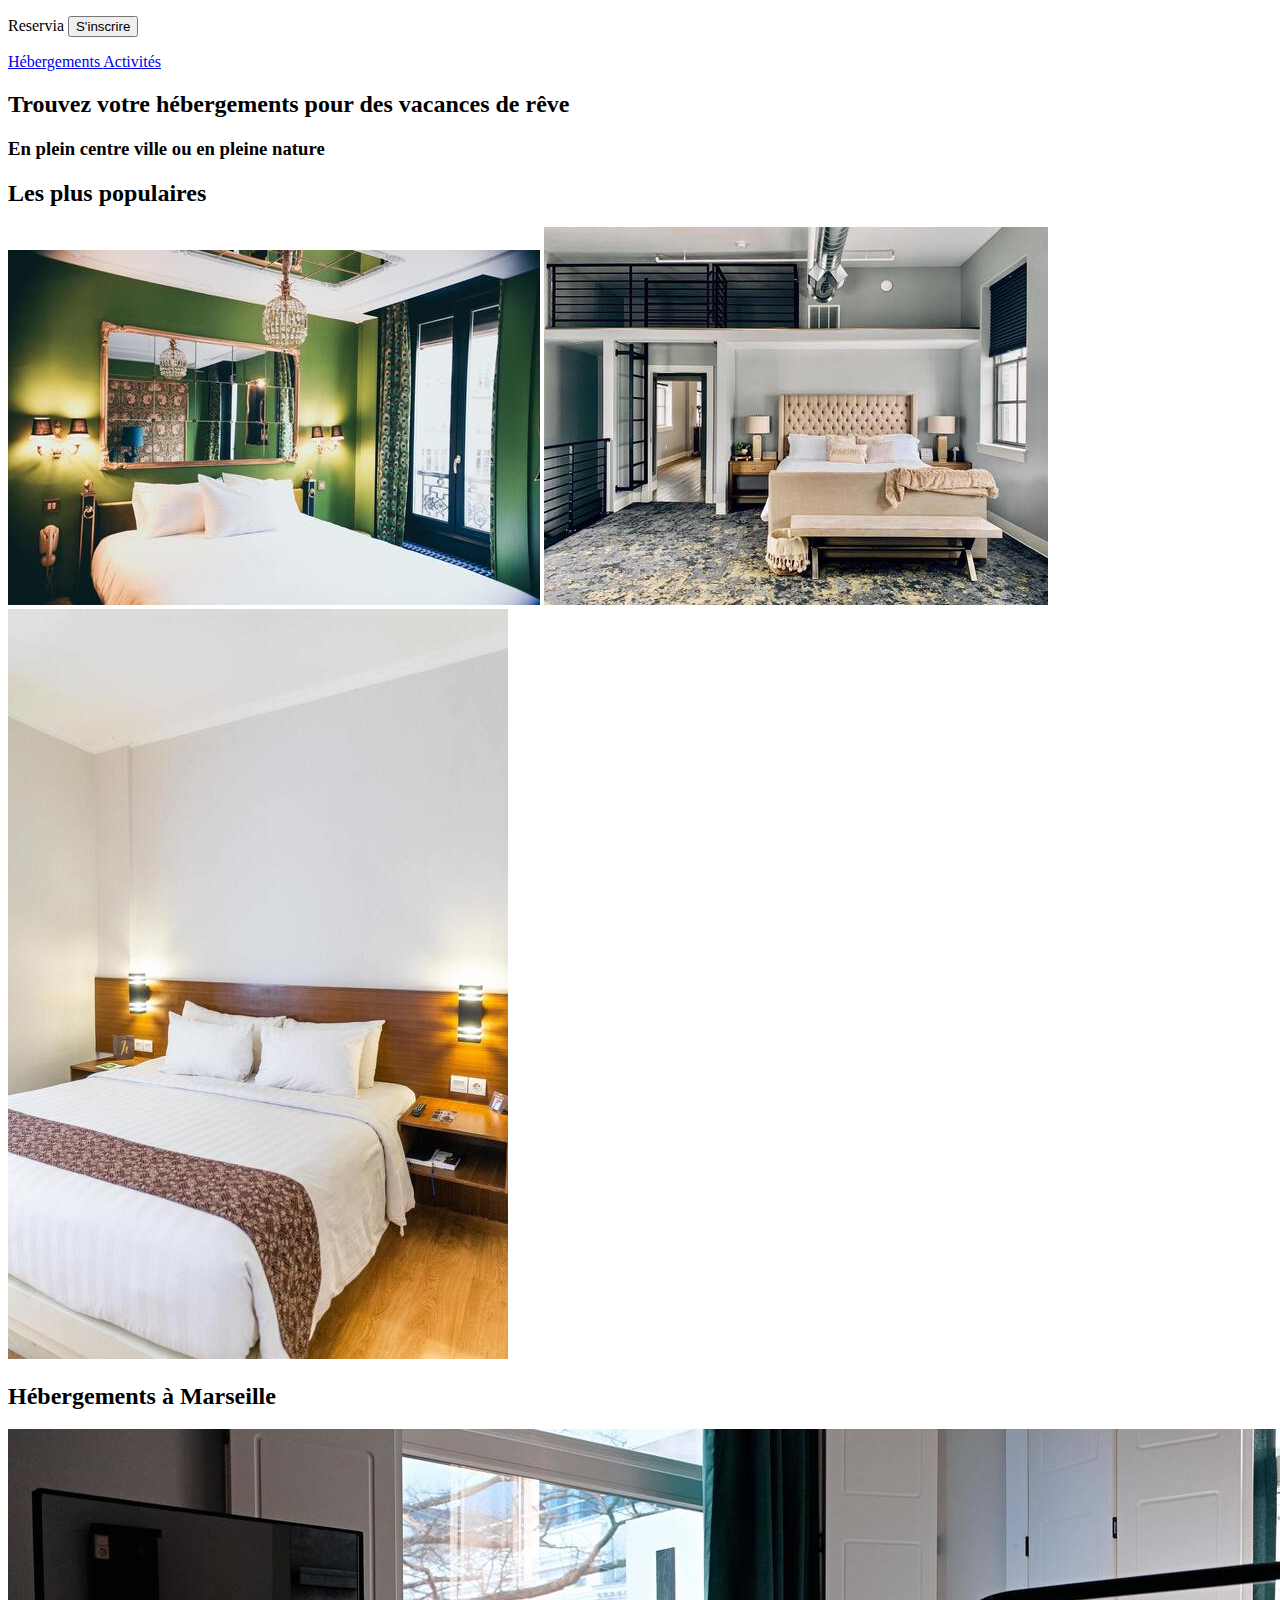
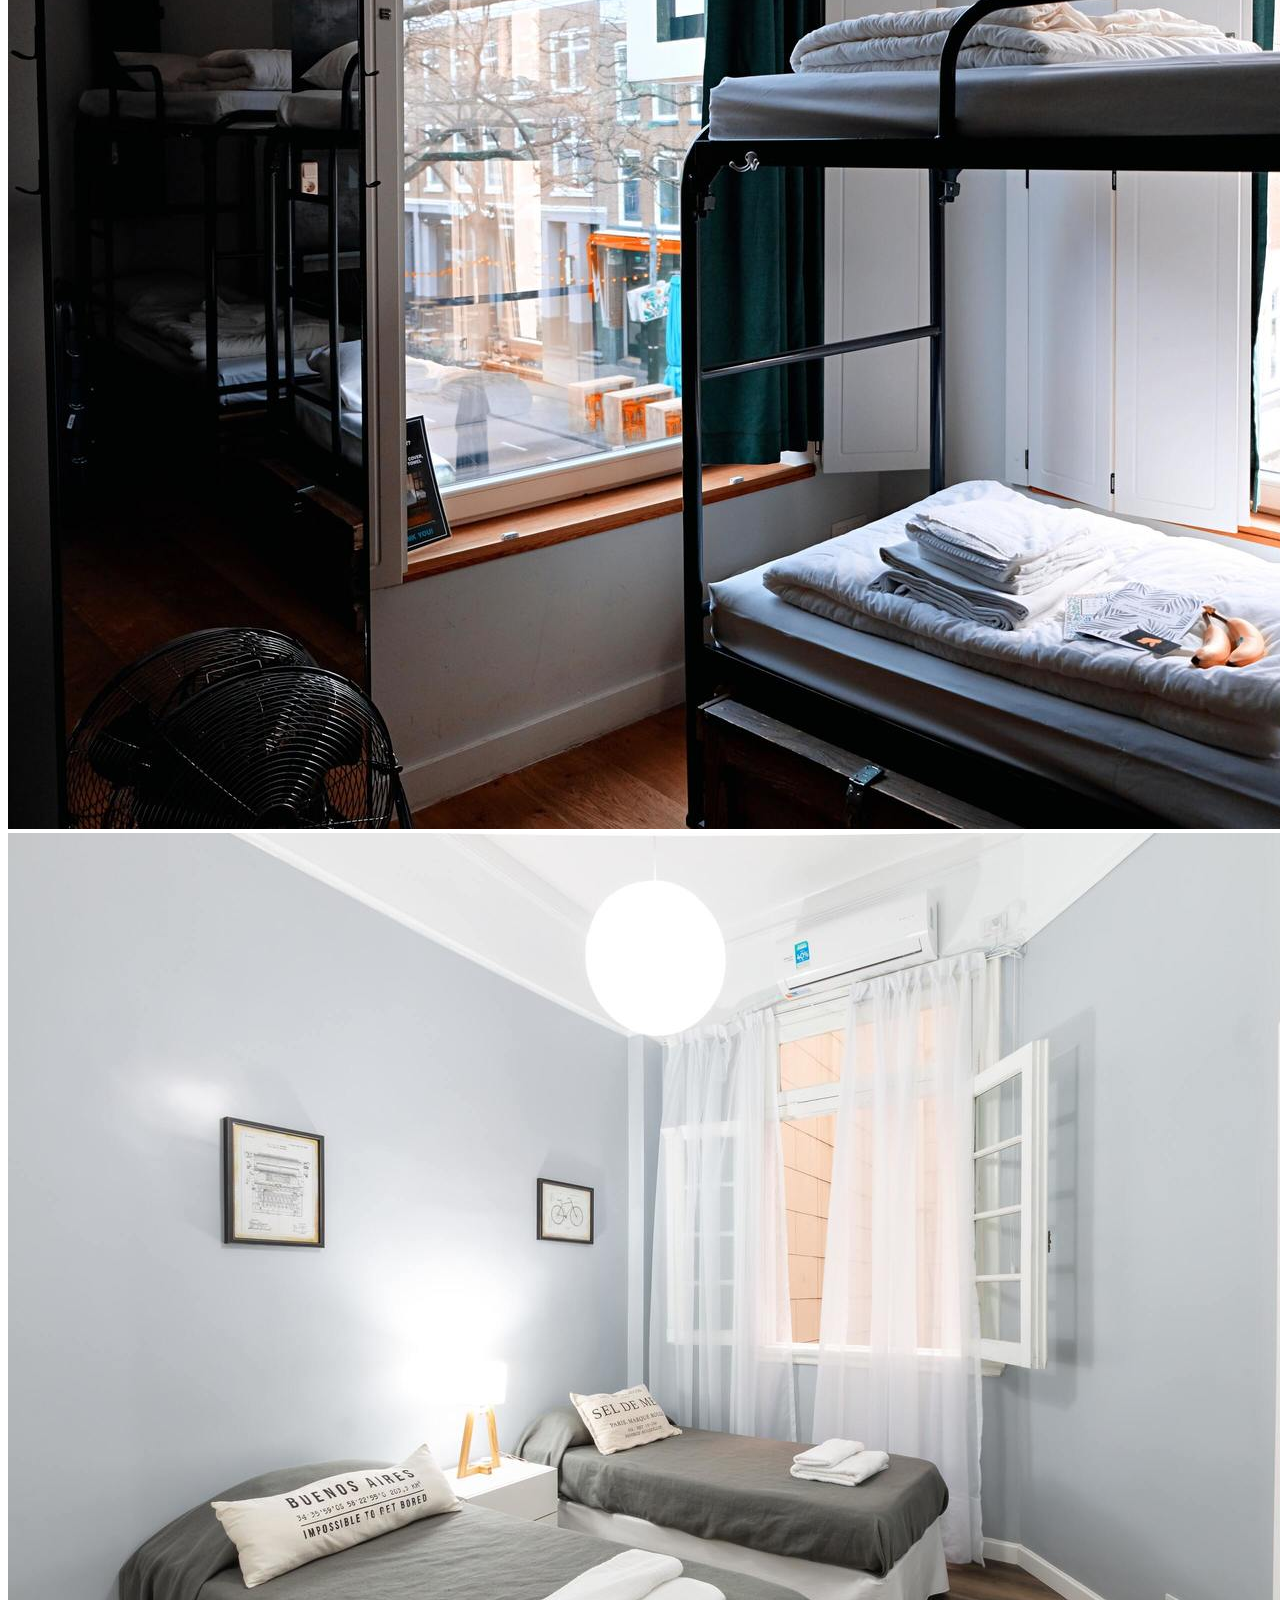
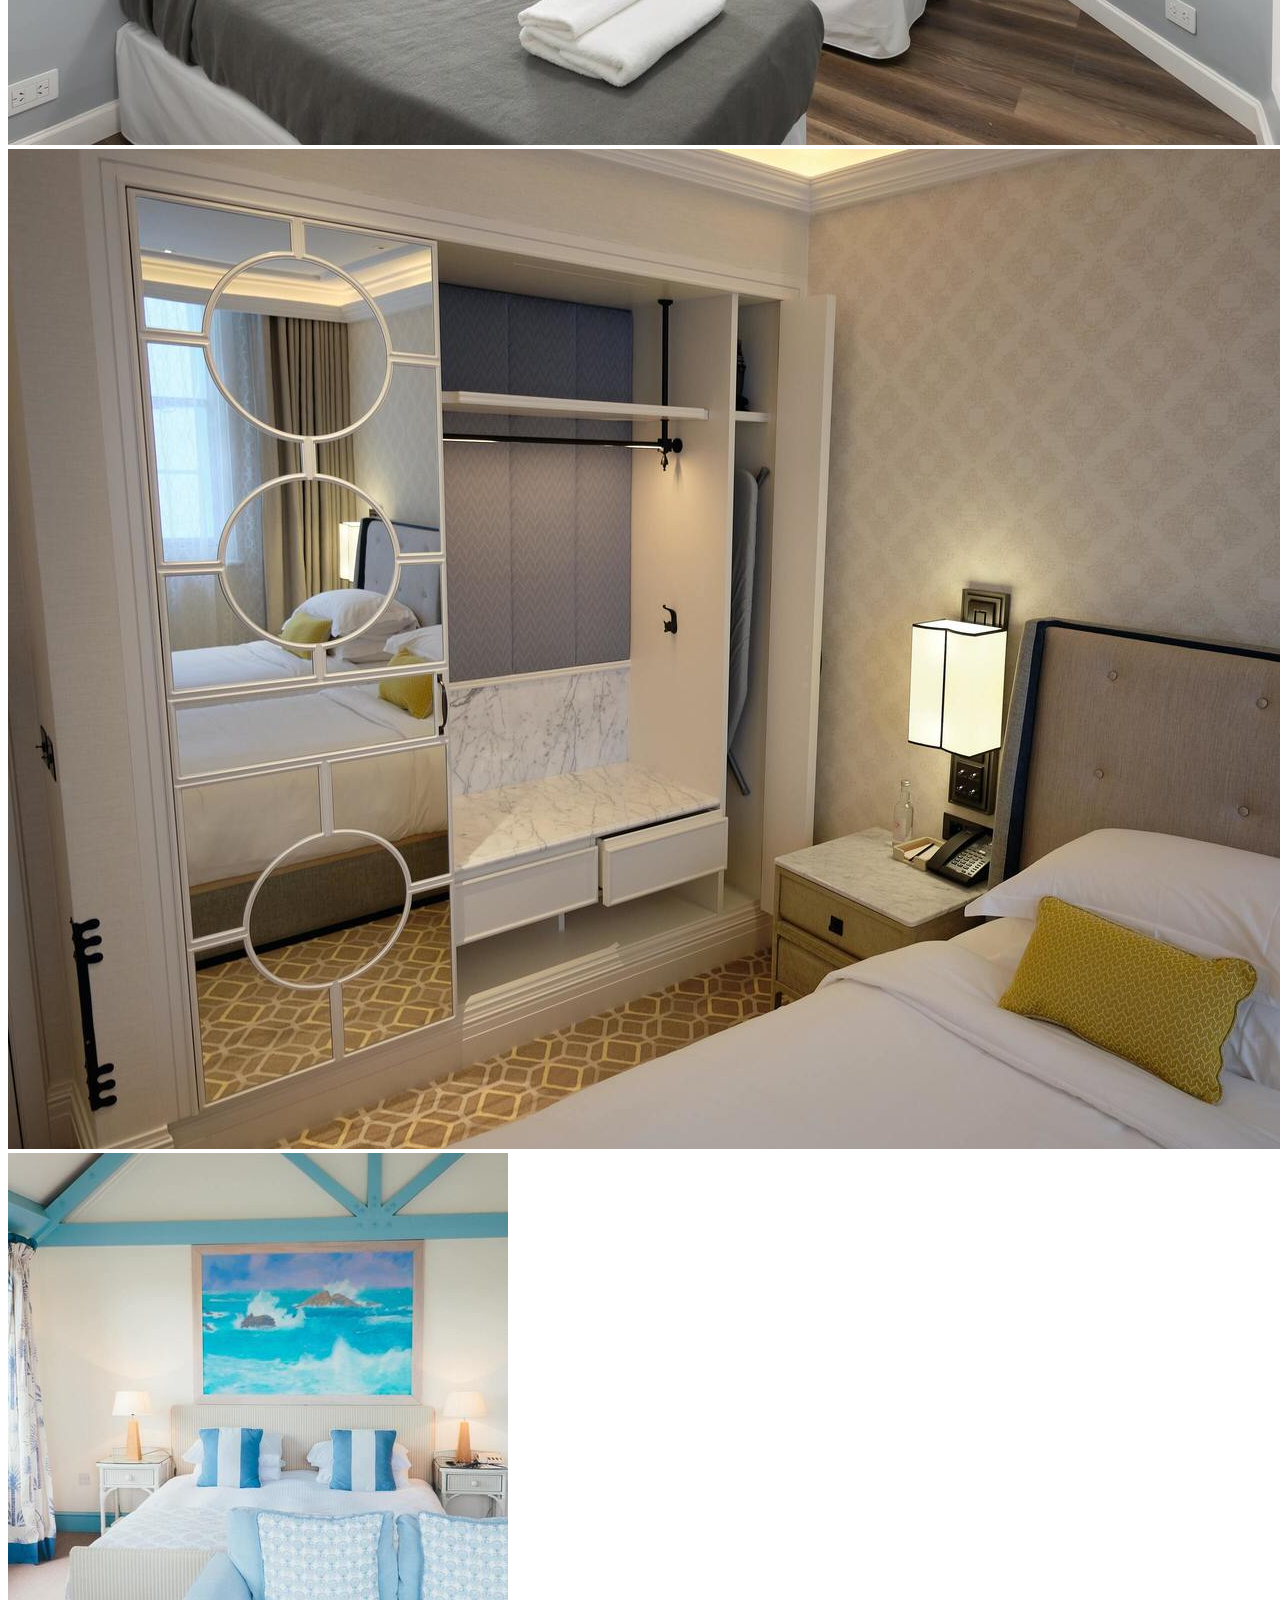
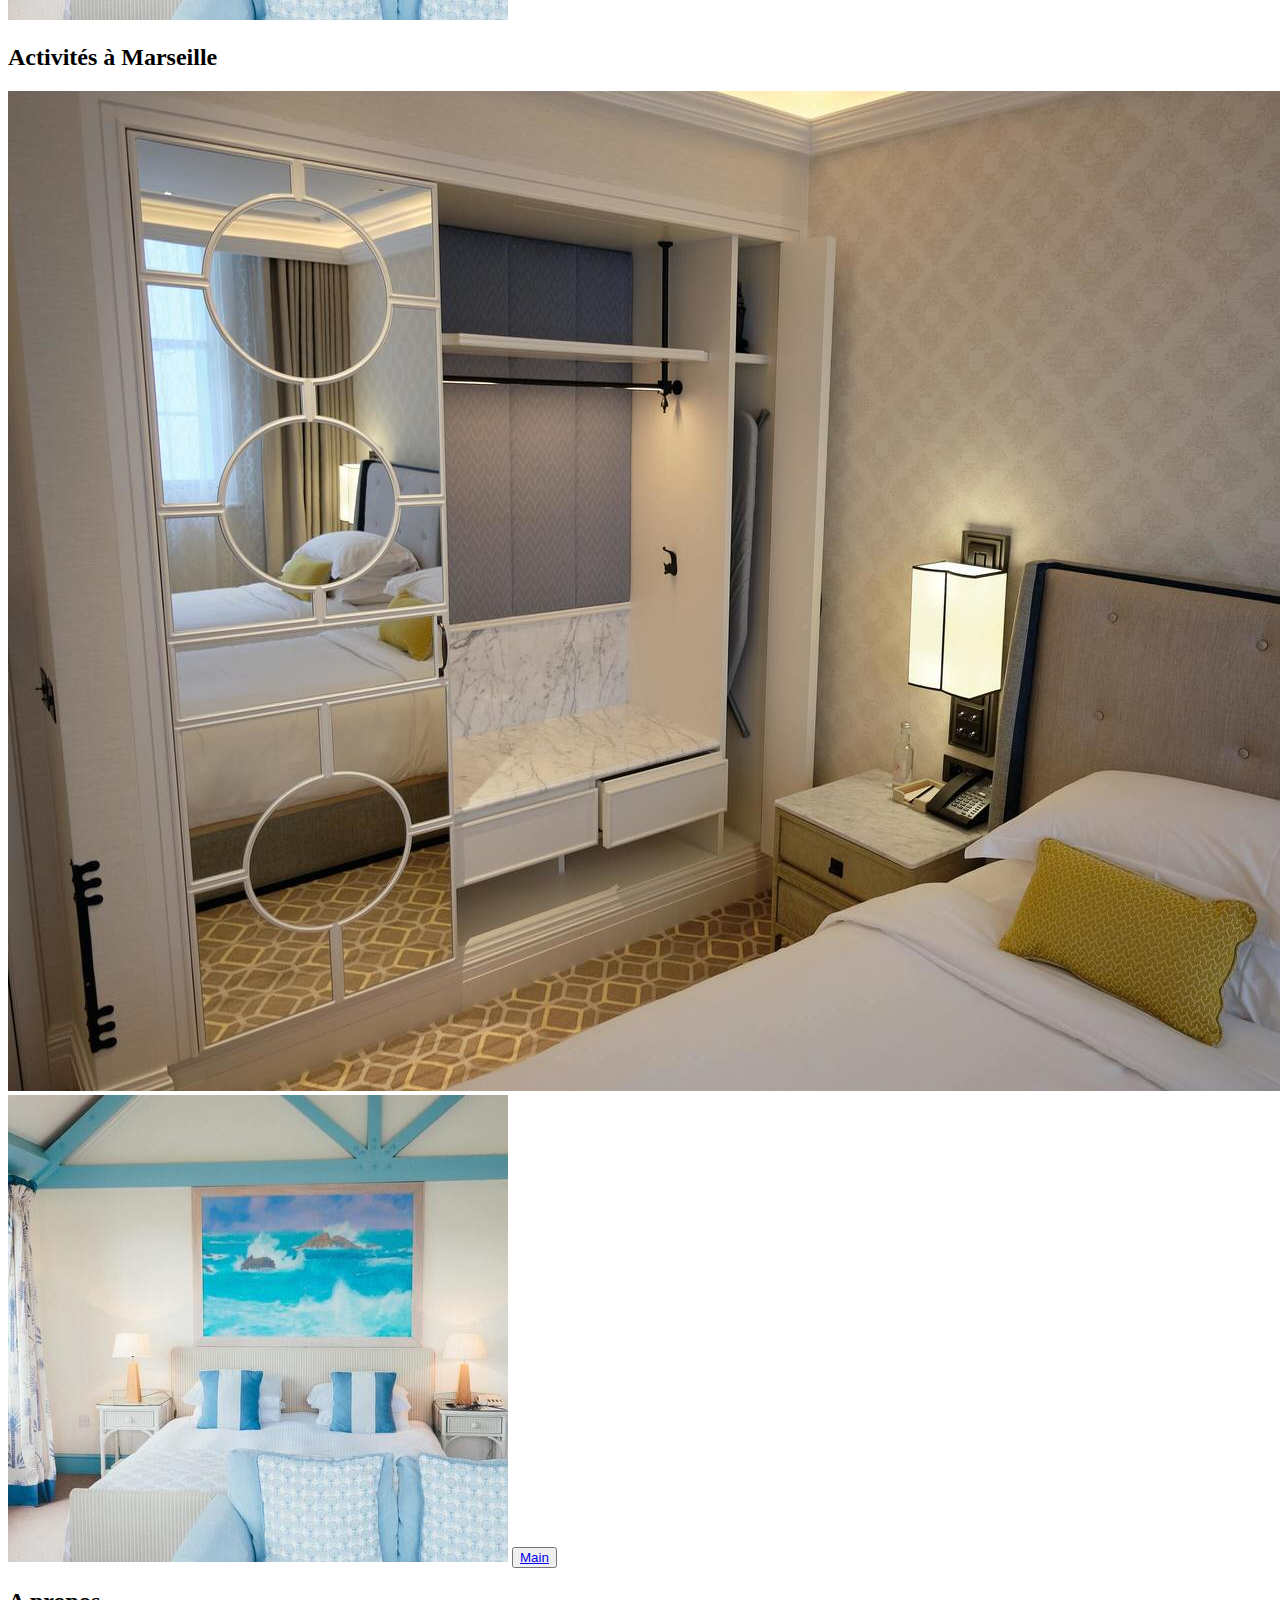
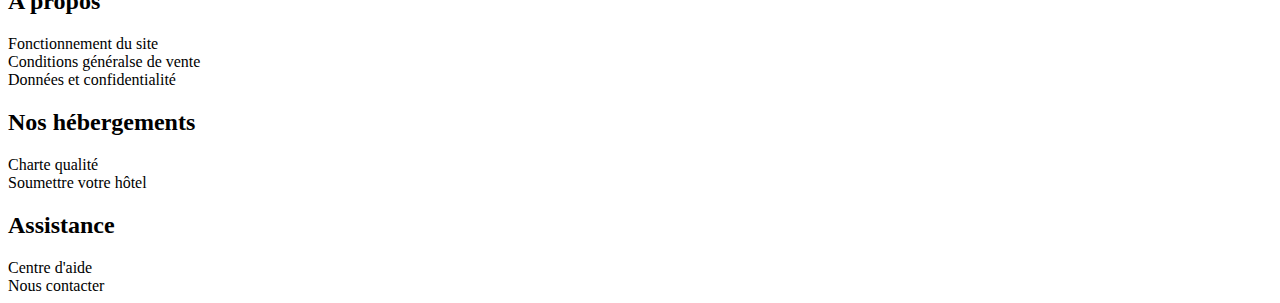
==== index.html @ eff63d5e "List of components" ====
<!DOCTYPE html>
<html>
  <head>
    <meta charset="utf-8" />
    <title>Reservia</title>
  </head>
  <body>
    <div>
      <p id="main">
        Reservia
        <button>S'inscrire</button>
      </p>

      <!-- Comment -->
      <p>
        <a href="#hebergements" title="Allez dans la section hébergements">
          Hébergements
        </a>
        <a href="#activites" title="Allez dans la section activités">
          Activités
        </a>
      </p>

      <h2>Trouvez votre hébergements pour des vacances de rêve</h2>
      <h3>En plein centre ville ou en pleine nature</h3>

      <!-- Les plus populaires -->
      <h2>Les plus populaires</h2>
      <img
        src="images/hebergements/4_small/emile-guillemot.jpg"
        alt="Hôtel Le Soleil du matin"
      />
      <img
        src="images/hebergements/4_small/aw-creative.jpg"
        alt="Au coeur de l'eau Chambres d'hôtes"
      />

      <img
        src="images/hebergements/4_small/febrian-zakaria.jpg"
        alt="Hôtel Tout bleu et Blanc"
      />

      <!-- Hébergements -->
      <h2 id="hebergements">Hébergements à Marseille</h2>
      <img
        src="images/hebergements/3_medium/marcus-lokeMedium.jpg"
        alt="Auberge la Cannebière"
      />
      <img
        src="images/hebergements/3_medium/fred-kleberMedium.jpg"
        alt="Hôtel du port"
      />
      <img
        src="images/hebergements/3_medium/reisetopiaMedium.jpg"
        alt="Hôtel Les mouettes"
      />
      <img
        src="images/hebergements/4_small/annie-spratt.jpg"
        alt="Hôtel de la mer"
      />

      <!-- Activités -->
      <h2 id="activites">Activités à Marseille</h2>
      <img
        src="images/hebergements/3_medium/reisetopiaMedium.jpg"
        alt="Hôtel Les mouettes"
      />
      <img
        src="images/hebergements/4_small/annie-spratt.jpg"
        alt="Hôtel de la mer"
      />
      <button>
        <a href="#main">Main</a>
      </button>

      <div>
        <h2>A propos</h2>
        <div>Fonctionnement du site</div>
        <div>Conditions généralse de vente</div>
        <div>Données et confidentialité</div>

        <h2>Nos hébergements</h2>
        <div>Charte qualité</div>
        <div>Soumettre votre hôtel</div>

        <h2>Assistance</h2>
        <div>Centre d'aide</div>
        <div>Nous contacter</div>
      </div>
    </div>
  </body>
</html>
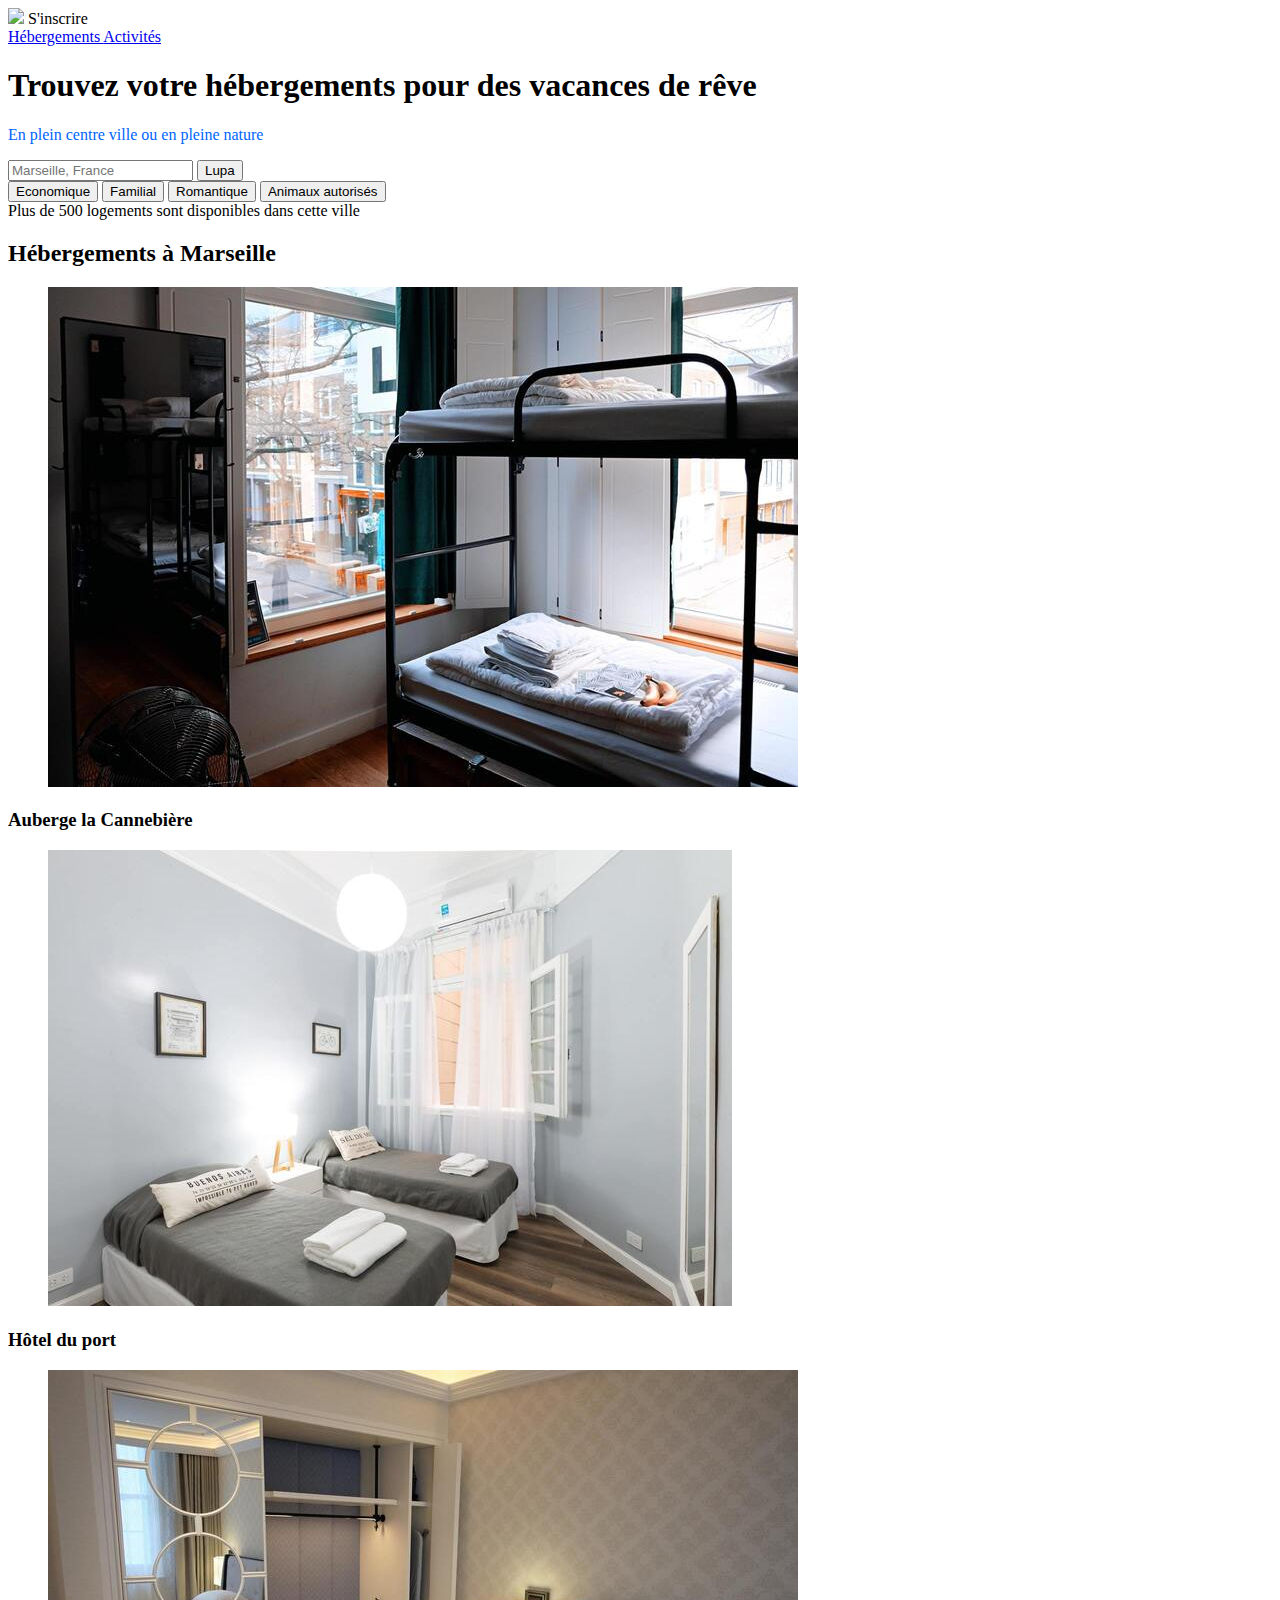
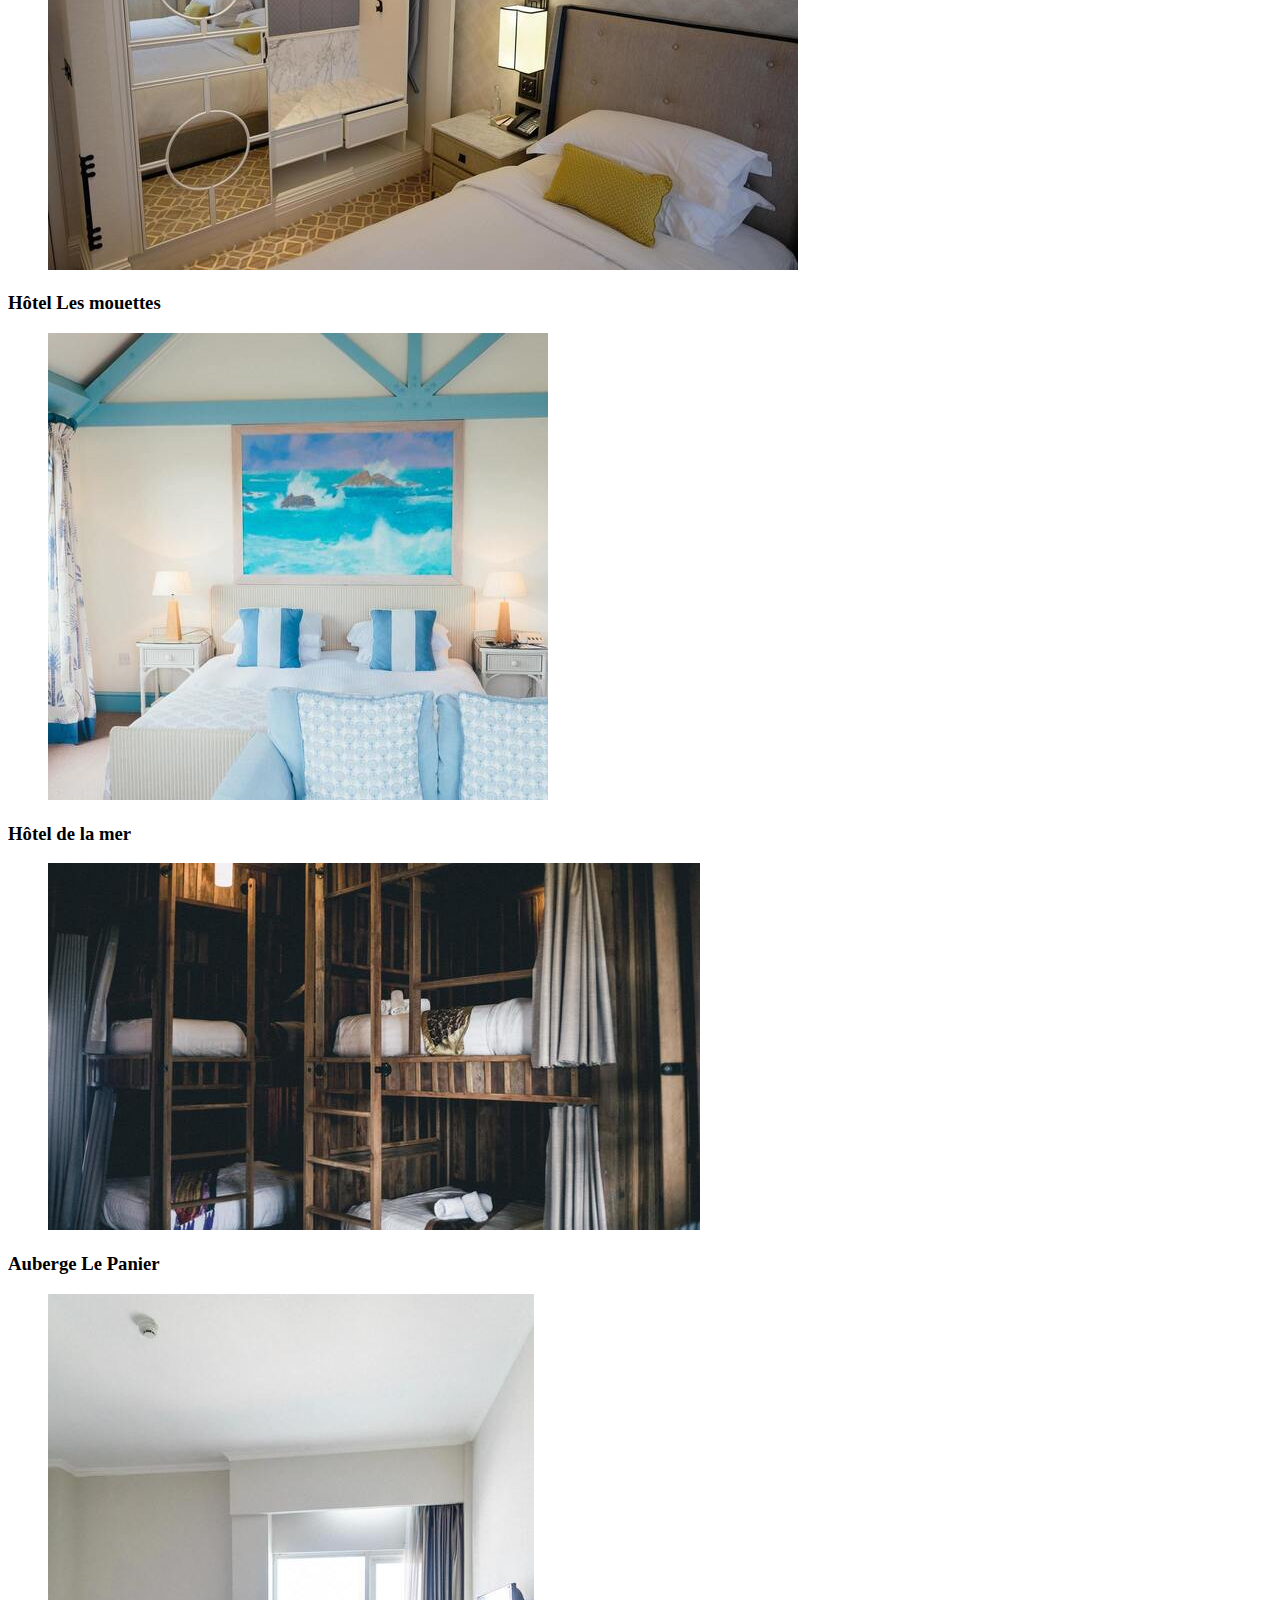
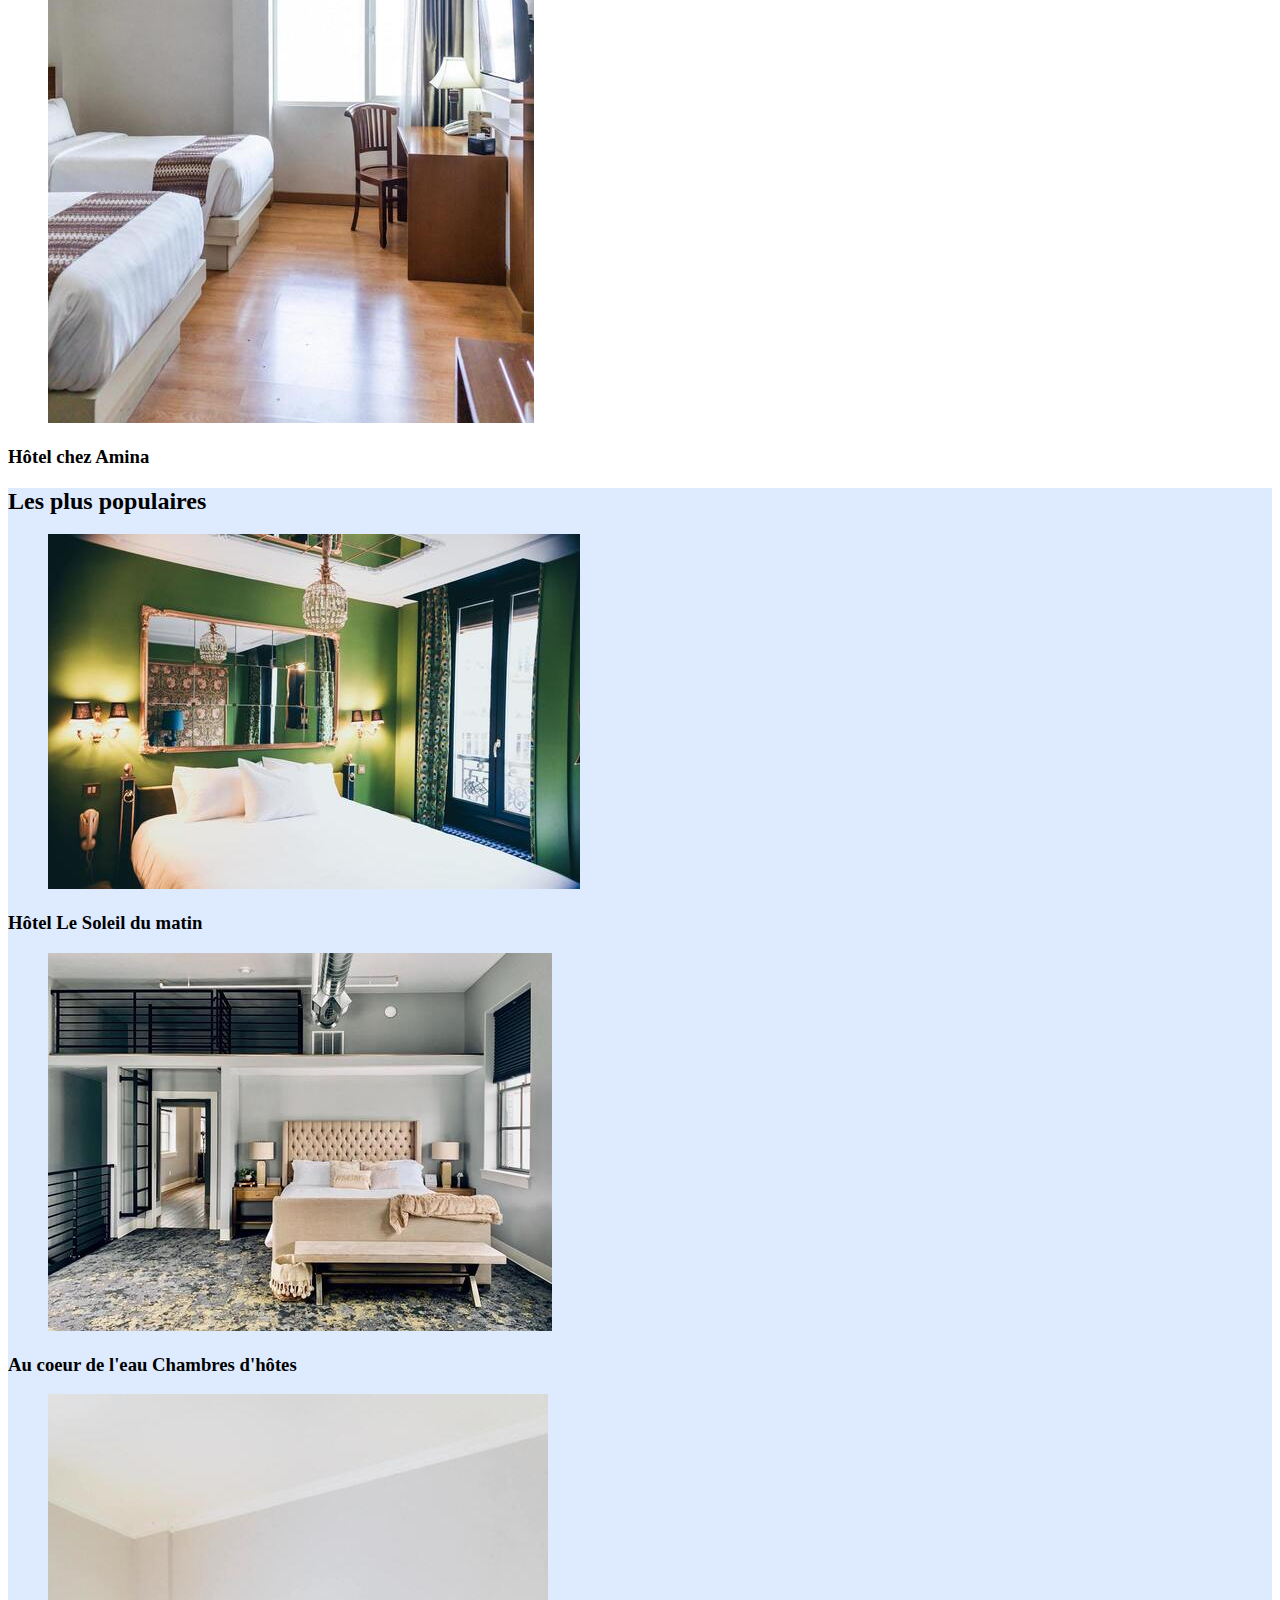
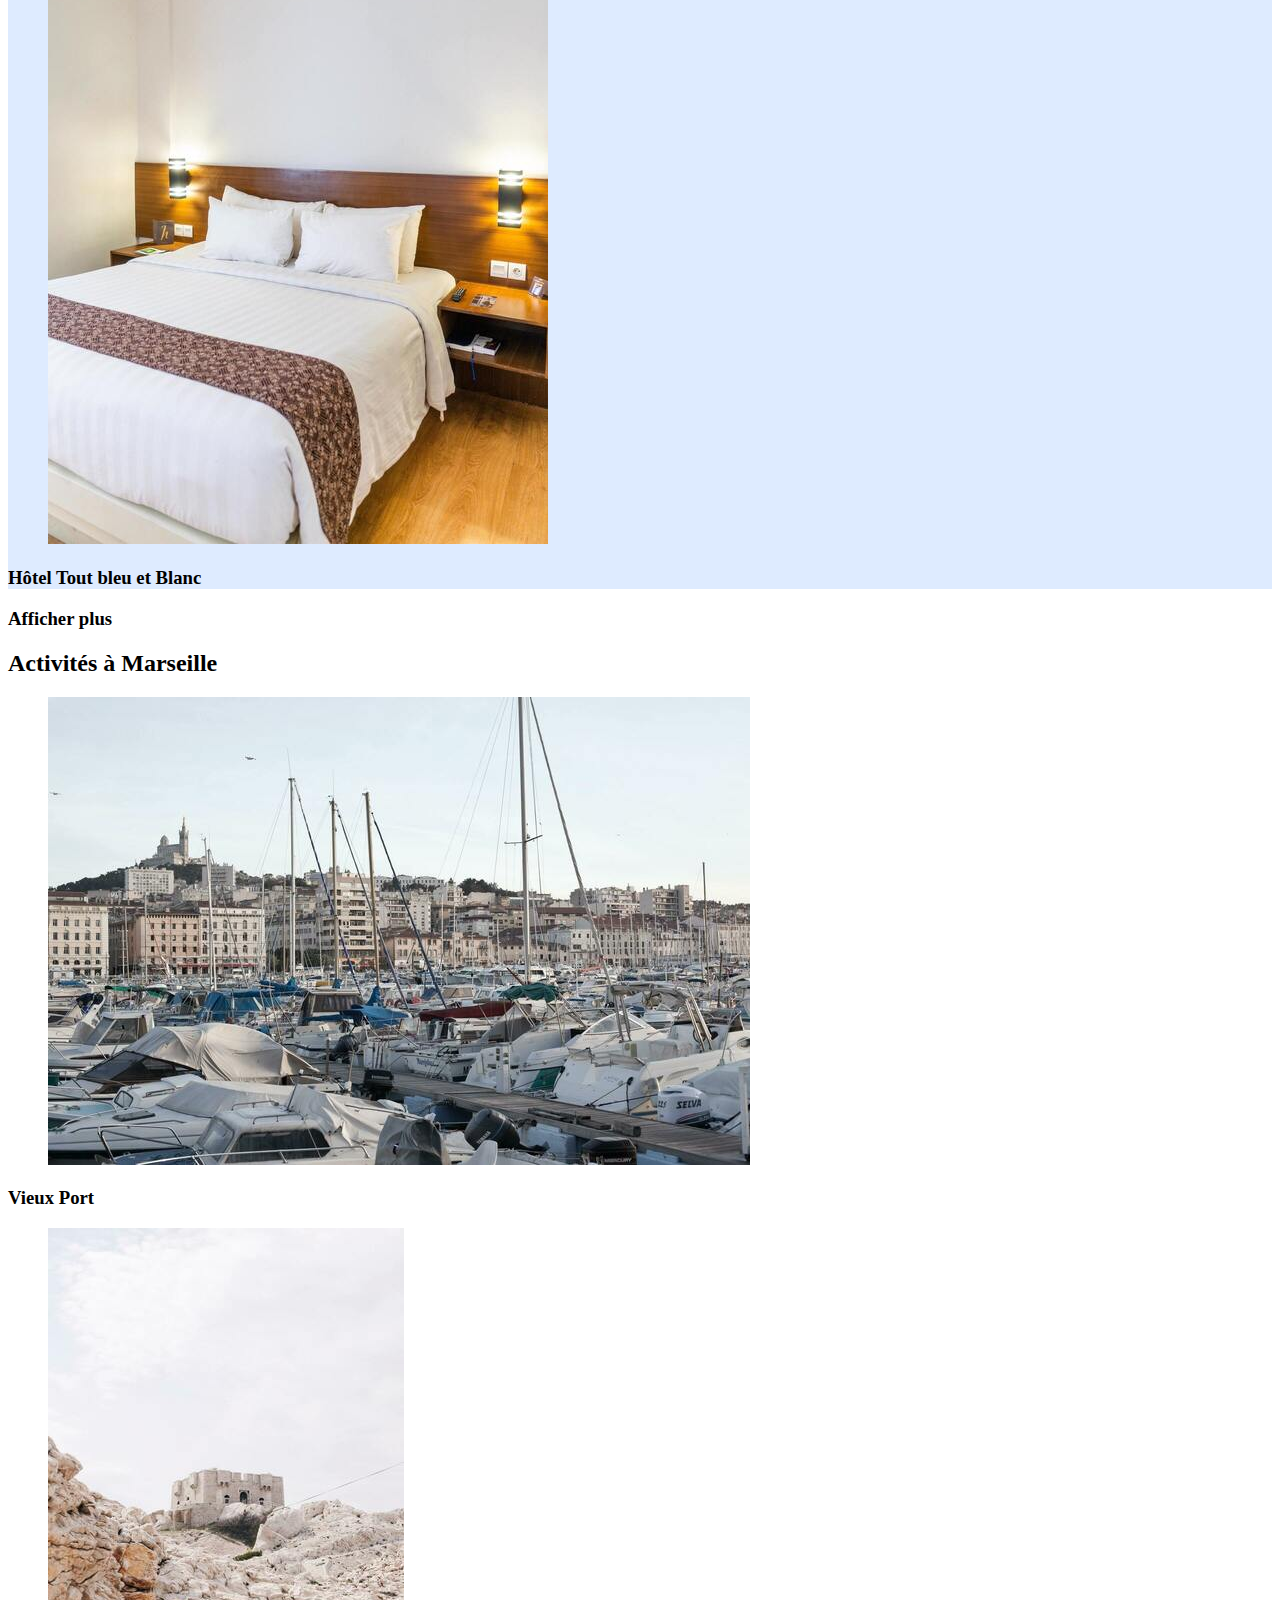
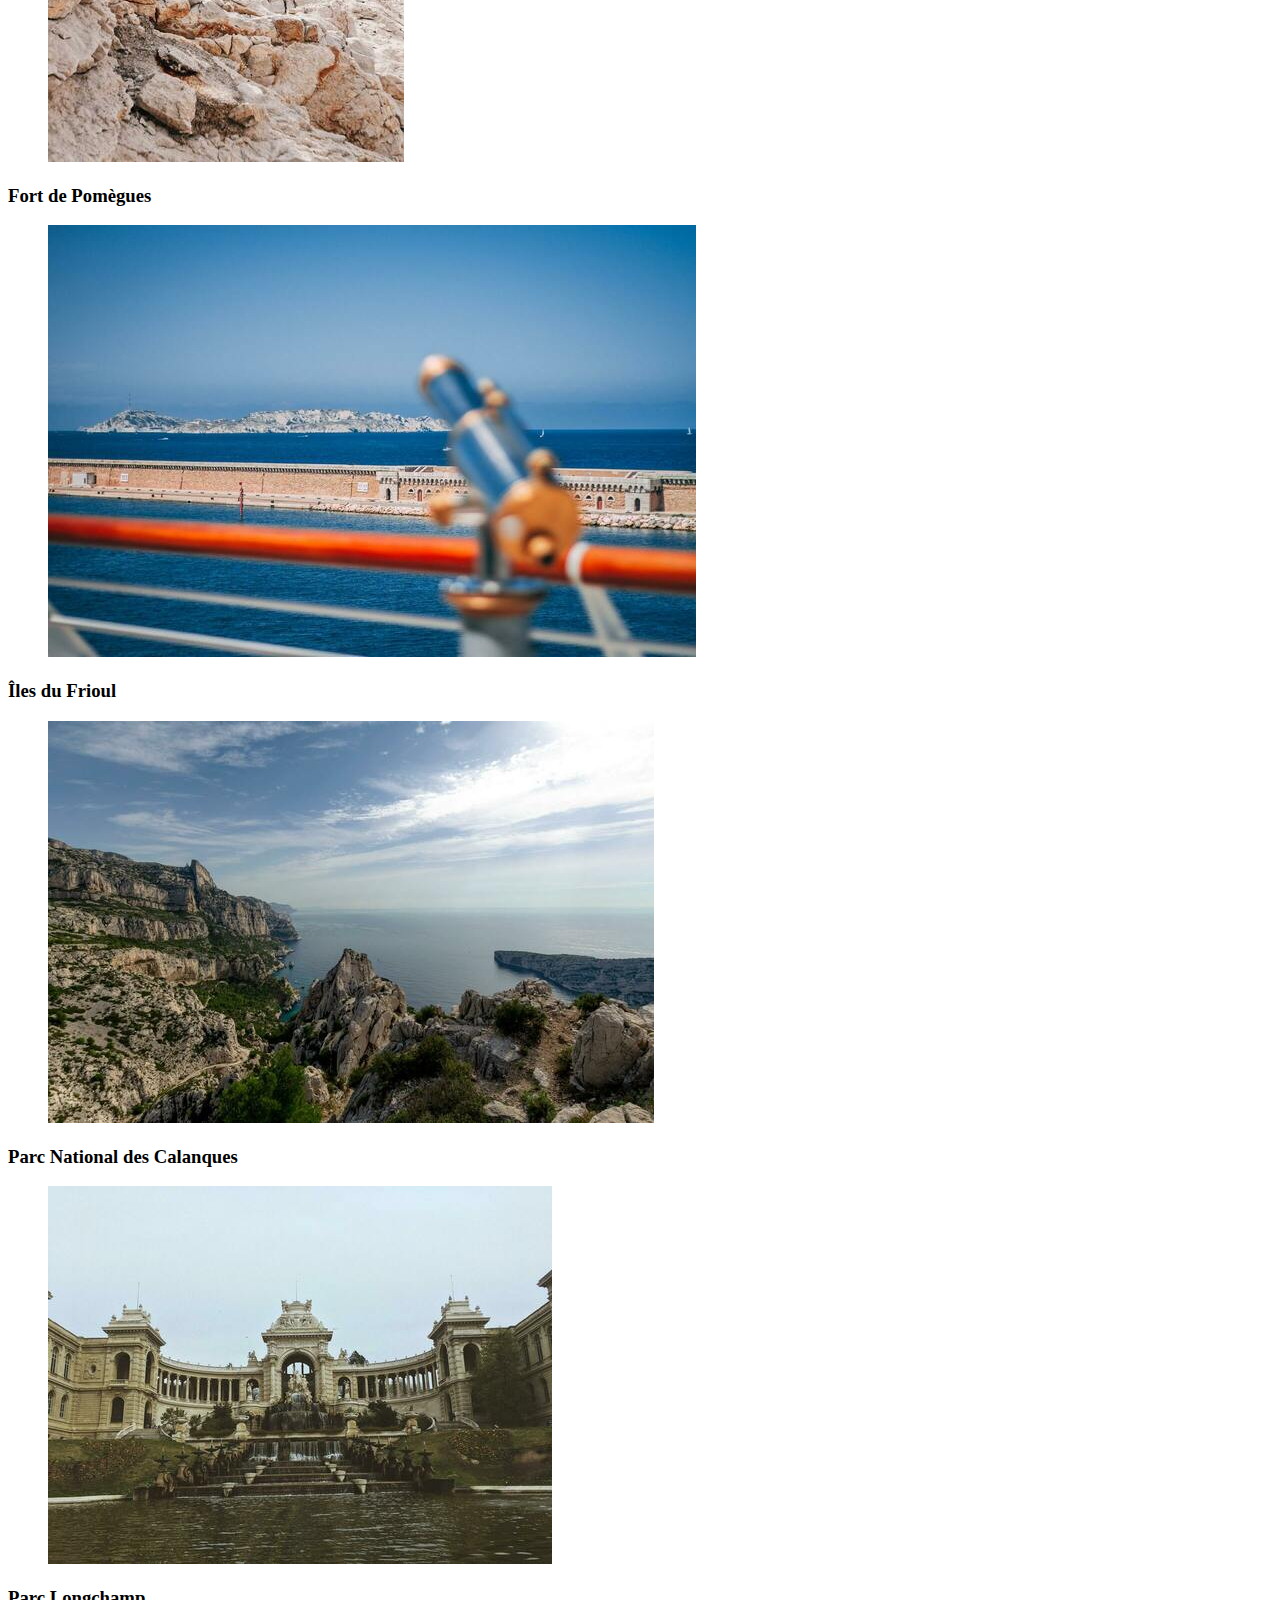
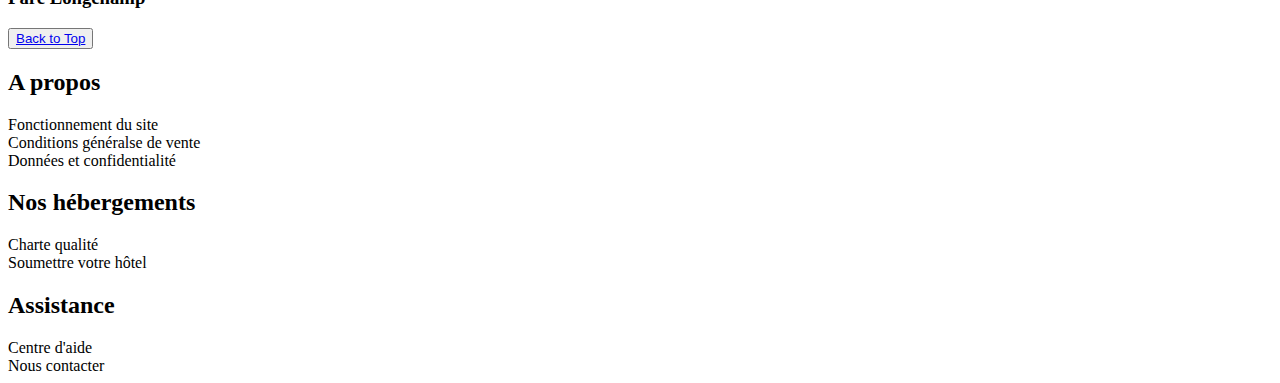
==== commit 437383cc: "List of items and html structure" ====
--- a/index.html
+++ b/index.html
@@ -3,90 +3,246 @@
   <head>
     <meta charset="utf-8" />
     <title>Reservia</title>
+    <link rel="stylesheet" type="text/css" href="styles.css" />
   </head>
   <body>
-    <div>
-      <p id="main">
-        Reservia
-        <button>S'inscrire</button>
-      </p>
-
-      <!-- Comment -->
-      <p>
-        <a href="#hebergements" title="Allez dans la section hébergements">
+    <header id="main" class="header container">
+      <img
+        class="logo"
+        src="images/logo/Reservia.svg"
+        alternative="Reservia logo"
+      />
+      <a class="nav-sign-in">S'inscrire</a>
+
+      <!-- Navigation buttons -->
+      <nav>
+        <a
+          href="#hebergements"
+          class="nav-link nav-link-active"
+          title="Allez dans la section hébergements"
+        >
           Hébergements
         </a>
-        <a href="#activites" title="Allez dans la section activités">
+        <a
+          href="#activities"
+          class="nav-link"
+          title="Allez dans la section activités"
+        >
           Activités
         </a>
-      </p>
-
-      <h2>Trouvez votre hébergements pour des vacances de rêve</h2>
-      <h3>En plein centre ville ou en pleine nature</h3>
-
-      <!-- Les plus populaires -->
-      <h2>Les plus populaires</h2>
-      <img
-        src="images/hebergements/4_small/emile-guillemot.jpg"
-        alt="Hôtel Le Soleil du matin"
-      />
-      <img
-        src="images/hebergements/4_small/aw-creative.jpg"
-        alt="Au coeur de l'eau Chambres d'hôtes"
-      />
-
-      <img
-        src="images/hebergements/4_small/febrian-zakaria.jpg"
-        alt="Hôtel Tout bleu et Blanc"
-      />
+      </nav>
+    </header>
+
+    <main class="main container">
+      <!-- Search -->
+      <section class="research">
+        <h1 class="search-title">
+          Trouvez votre hébergements pour des vacances de rêve
+        </h1>
+        <p class="search-sub-title">
+          En plein centre ville ou en pleine nature
+        </p>
+        <!-- Forms -->
+        <form action="#" class="form-search">
+          <span class="form-search-left"></span>
+          <input
+            class="form-search-input"
+            type="search"
+            placeholder="Marseille, France"
+          />
+          <button type="submit" class="form-search-submit">Lupa</button>
+        </form>
+        <!-- Filters -->
+        <div class="filters">
+          <button>Economique</button>
+          <button>Familial</button>
+          <button>Romantique</button>
+          <button>Animaux autorisés</button>
+        </div>
+        <!-- Results -->
+
+        <div class="results">
+          Plus de 500 logements sont disponibles dans cette ville
+          <!-- Les plus populaires -->
+        </div>
+      </section>
 
       <!-- Hébergements -->
-      <h2 id="hebergements">Hébergements à Marseille</h2>
-      <img
-        src="images/hebergements/3_medium/marcus-lokeMedium.jpg"
-        alt="Auberge la Cannebière"
-      />
-      <img
-        src="images/hebergements/3_medium/fred-kleberMedium.jpg"
-        alt="Hôtel du port"
-      />
-      <img
-        src="images/hebergements/3_medium/reisetopiaMedium.jpg"
-        alt="Hôtel Les mouettes"
-      />
-      <img
-        src="images/hebergements/4_small/annie-spratt.jpg"
-        alt="Hôtel de la mer"
-      />
-
-      <!-- Activités -->
-      <h2 id="activites">Activités à Marseille</h2>
-      <img
-        src="images/hebergements/3_medium/reisetopiaMedium.jpg"
-        alt="Hôtel Les mouettes"
-      />
-      <img
-        src="images/hebergements/4_small/annie-spratt.jpg"
-        alt="Hôtel de la mer"
-      />
-      <button>
-        <a href="#main">Main</a>
-      </button>
-
-      <div>
-        <h2>A propos</h2>
-        <div>Fonctionnement du site</div>
-        <div>Conditions généralse de vente</div>
-        <div>Données et confidentialité</div>
-
-        <h2>Nos hébergements</h2>
-        <div>Charte qualité</div>
-        <div>Soumettre votre hôtel</div>
-
-        <h2>Assistance</h2>
-        <div>Centre d'aide</div>
-        <div>Nous contacter</div>
-      </div>
-    </div>
+      <section id="hebergements" class="hebergements">
+        <div class="hebergContainer">
+          <h2>Hébergements à Marseille</h2>
+
+          <div class="hebergements-square item1">
+            <figure>
+              <img
+                src="images/hebergements/4_small/marcusLokeSmall.jpg"
+                alt="Auberge la Cannebière"
+              />
+            </figure>
+            <h3>Auberge la Cannebière</h3>
+          </div>
+
+          <div class="hebergements-square item2">
+            <figure>
+              <img
+                src="images/hebergements/4_small/fred-kleberSmall.jpg"
+                alt="Hôtel du port"
+              />
+            </figure>
+            <h3>Hôtel du port</h3>
+          </div>
+
+          <div class="hebergements-square item3">
+            <figure>
+              <img
+                src="images/hebergements/4_small/reisetopiaSmall.jpg"
+                alt="Hôtel Les mouettes"
+              />
+            </figure>
+            <h3>Hôtel Les mouettes</h3>
+          </div>
+
+          <div class="hebergements-square item4">
+            <figure>
+              <img
+                src="images/hebergements/4_small/annie-spratt.jpg"
+                alt="Hôtel de la mer"
+              />
+            </figure>
+            <h3>Hôtel de la mer</h3>
+          </div>
+
+          <div class="hebergements-square item5">
+            <figure>
+              <img
+                src="images/hebergements/4_small/nicateSmall.jpg"
+                alt="Auberge Le Panier"
+              />
+            </figure>
+            <h3>Auberge Le Panier</h3>
+          </div>
+
+          <div class="hebergements-square item6">
+            <figure>
+              <img
+                src="images/hebergements/4_small/febrian-zakariaSmall.jpg"
+                alt="Hôtel chez Amina"
+              />
+            </figure>
+            <h3>Hôtel chez Amina</h3>
+          </div>
+        </div>
+
+        <!-- Popular -->
+        <aside class="popular">
+          <h2>Les plus populaires</h2>
+          <i class="fas fa-camera"></i>
+
+          <div class="popular-square item1">
+            <figure>
+              <img
+                src="images/hebergements/4_small/emile-guillemot.jpg"
+                alt="Hôtel Le Soleil du matin"
+              />
+            </figure>
+            <h3>Hôtel Le Soleil du matin</h3>
+          </div>
+
+          <div class="popular-square item2">
+            <figure>
+              <img
+                src="images/hebergements/4_small/aw-creative.jpg"
+                alt="Au coeur de l'eau Chambres d'hôtes"
+              />
+            </figure>
+            <h3>Au coeur de l'eau Chambres d'hôtes</h3>
+          </div>
+
+          <div class="popular-square item3">
+            <figure>
+              <img
+                src="images/hebergements/4_small/febrian-zakaria.jpg"
+                alt="Hôtel Tout bleu et Blanc"
+              />
+            </figure>
+            <h3>Hôtel Tout bleu et Blanc</h3>
+          </div>
+        </aside>
+
+        <h3>Afficher plus</h3>
+      </section>
+
+      <!-- Activities -->
+      <section id="activities">
+        <h2>Activités à Marseille</h2>
+        <div class="activity-square item1">
+          <figure>
+            <img
+              src="images/activites/4_small/reno-laithienneSmall.jpg"
+              alt="Vieux Port"
+            />
+          </figure>
+          <h3>Vieux Port</h3>
+        </div>
+
+        <div class="activity-square item2">
+          <figure>
+            <img
+              src="images/activites/4_small/paul-hermannSmall.jpg"
+              alt="Fort de Pomègues"
+            />
+          </figure>
+          <h3>Fort de Pomègues</h3>
+        </div>
+
+        <div class="activity-square item3">
+          <figure>
+            <img
+              src="images/activites/4_small/kevin-hikariSmall.jpg"
+              alt="Îles du Frioul"
+            />
+          </figure>
+          <h3>Îles du Frioul</h3>
+        </div>
+
+        <div class="activity-square item4">
+          <figure>
+            <img
+              src="images/activites/4_small/kilyan-sockalingumSmall.jpg"
+              alt="Parc National des Calanques"
+            />
+          </figure>
+          <h3>Parc National des Calanques</h3>
+        </div>
+
+        <div class="activity-square item5">
+          <figure>
+            <img
+              src="images/activites/4_small/lena-paulinSmall.jpg"
+              alt="Parc Longchamp"
+            />
+          </figure>
+          <h3>Parc Longchamp</h3>
+        </div>
+      </section>
+    </main>
+    <button>
+      <a href="#main">Back to Top</a>
+    </button>
+
+    <footer>
+      <h2>A propos</h2>
+      <div>Fonctionnement du site</div>
+      <div>Conditions généralse de vente</div>
+      <div>Données et confidentialité</div>
+
+      <h2>Nos hébergements</h2>
+      <div>Charte qualité</div>
+      <div>Soumettre votre hôtel</div>
+
+      <h2>Assistance</h2>
+      <div>Centre d'aide</div>
+      <div>Nous contacter</div>
+    </footer>
   </body>
 </html>
--- a/styles.css
+++ b/styles.css
@@ -0,0 +1,18 @@
+:root {
+    --blue: #0065FC;
+    --claireGris: #DEEBFF;
+    --gris: #F2F2F2;
+}
+
+p {
+    color: var(--blue);
+}
+
+figure {
+    height: 10;
+    width: 10;
+}
+
+.popular {
+    background-color: var(--claireGris);
+}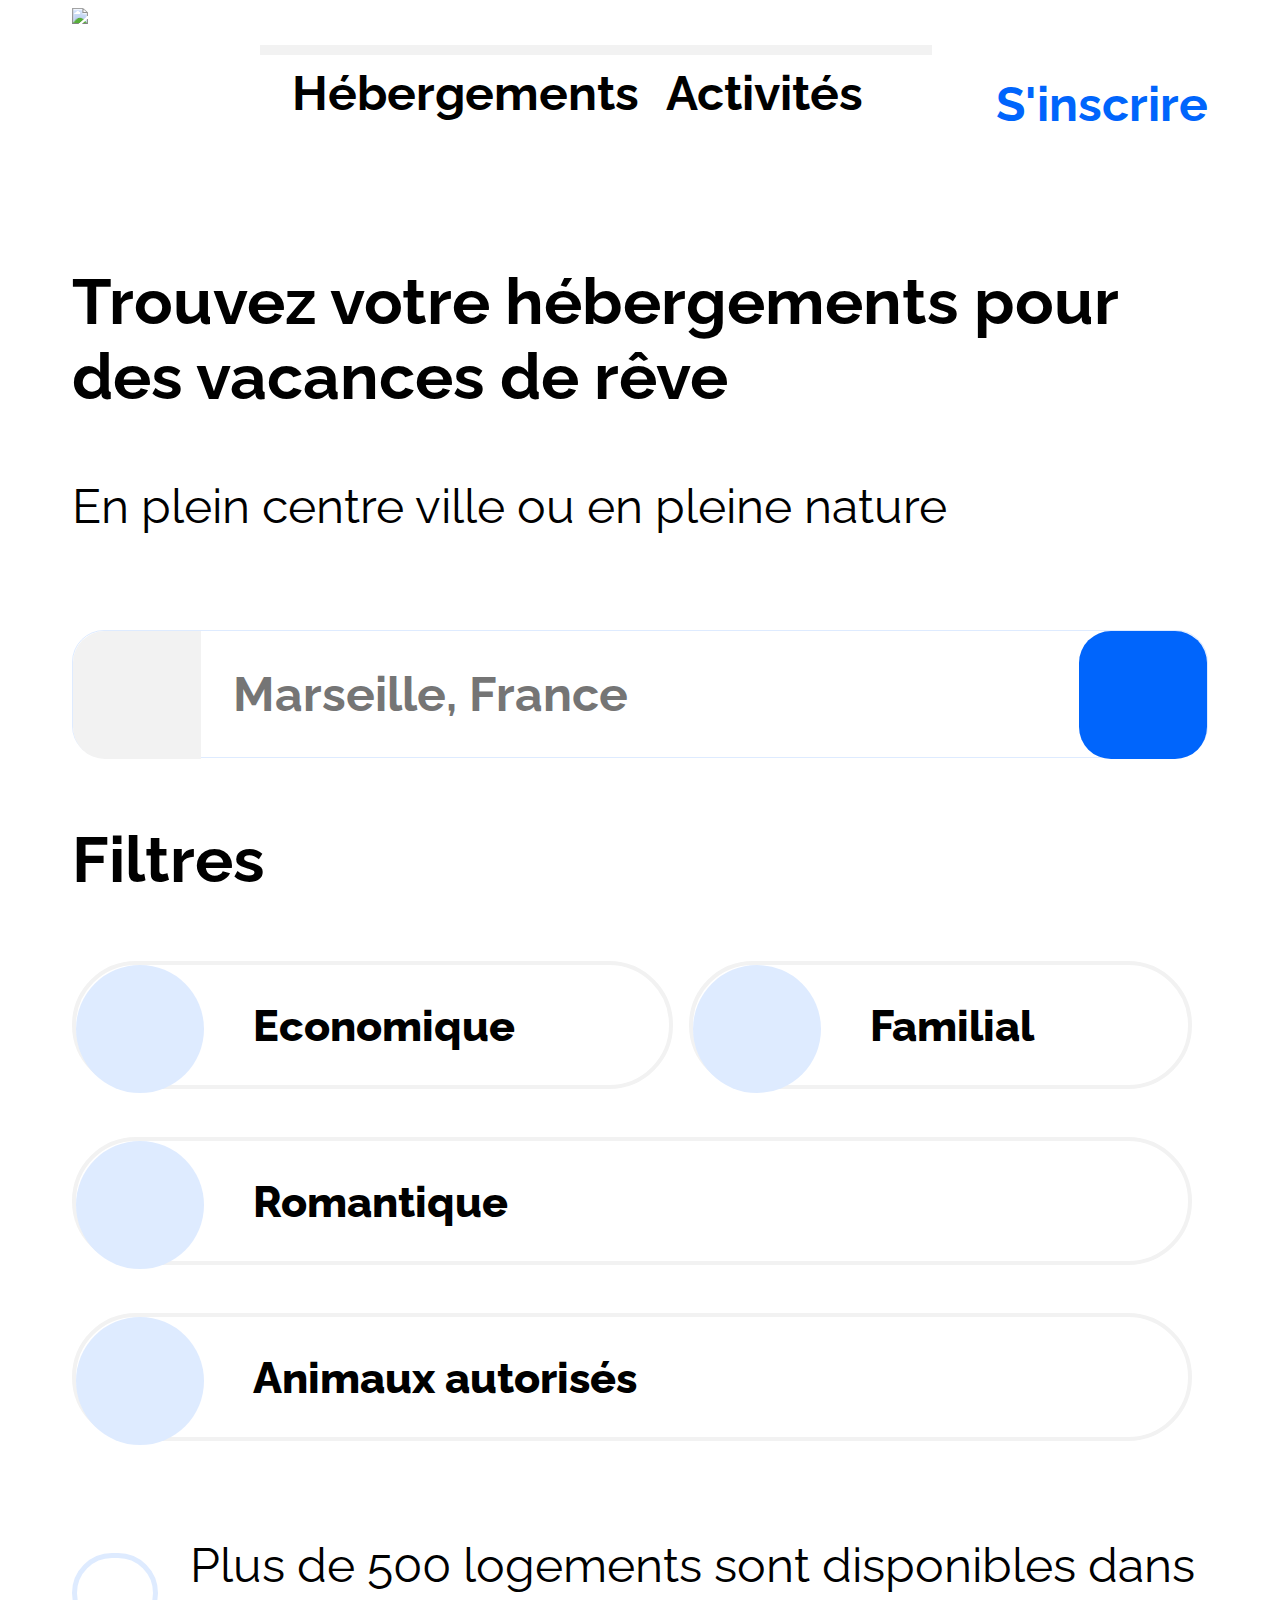
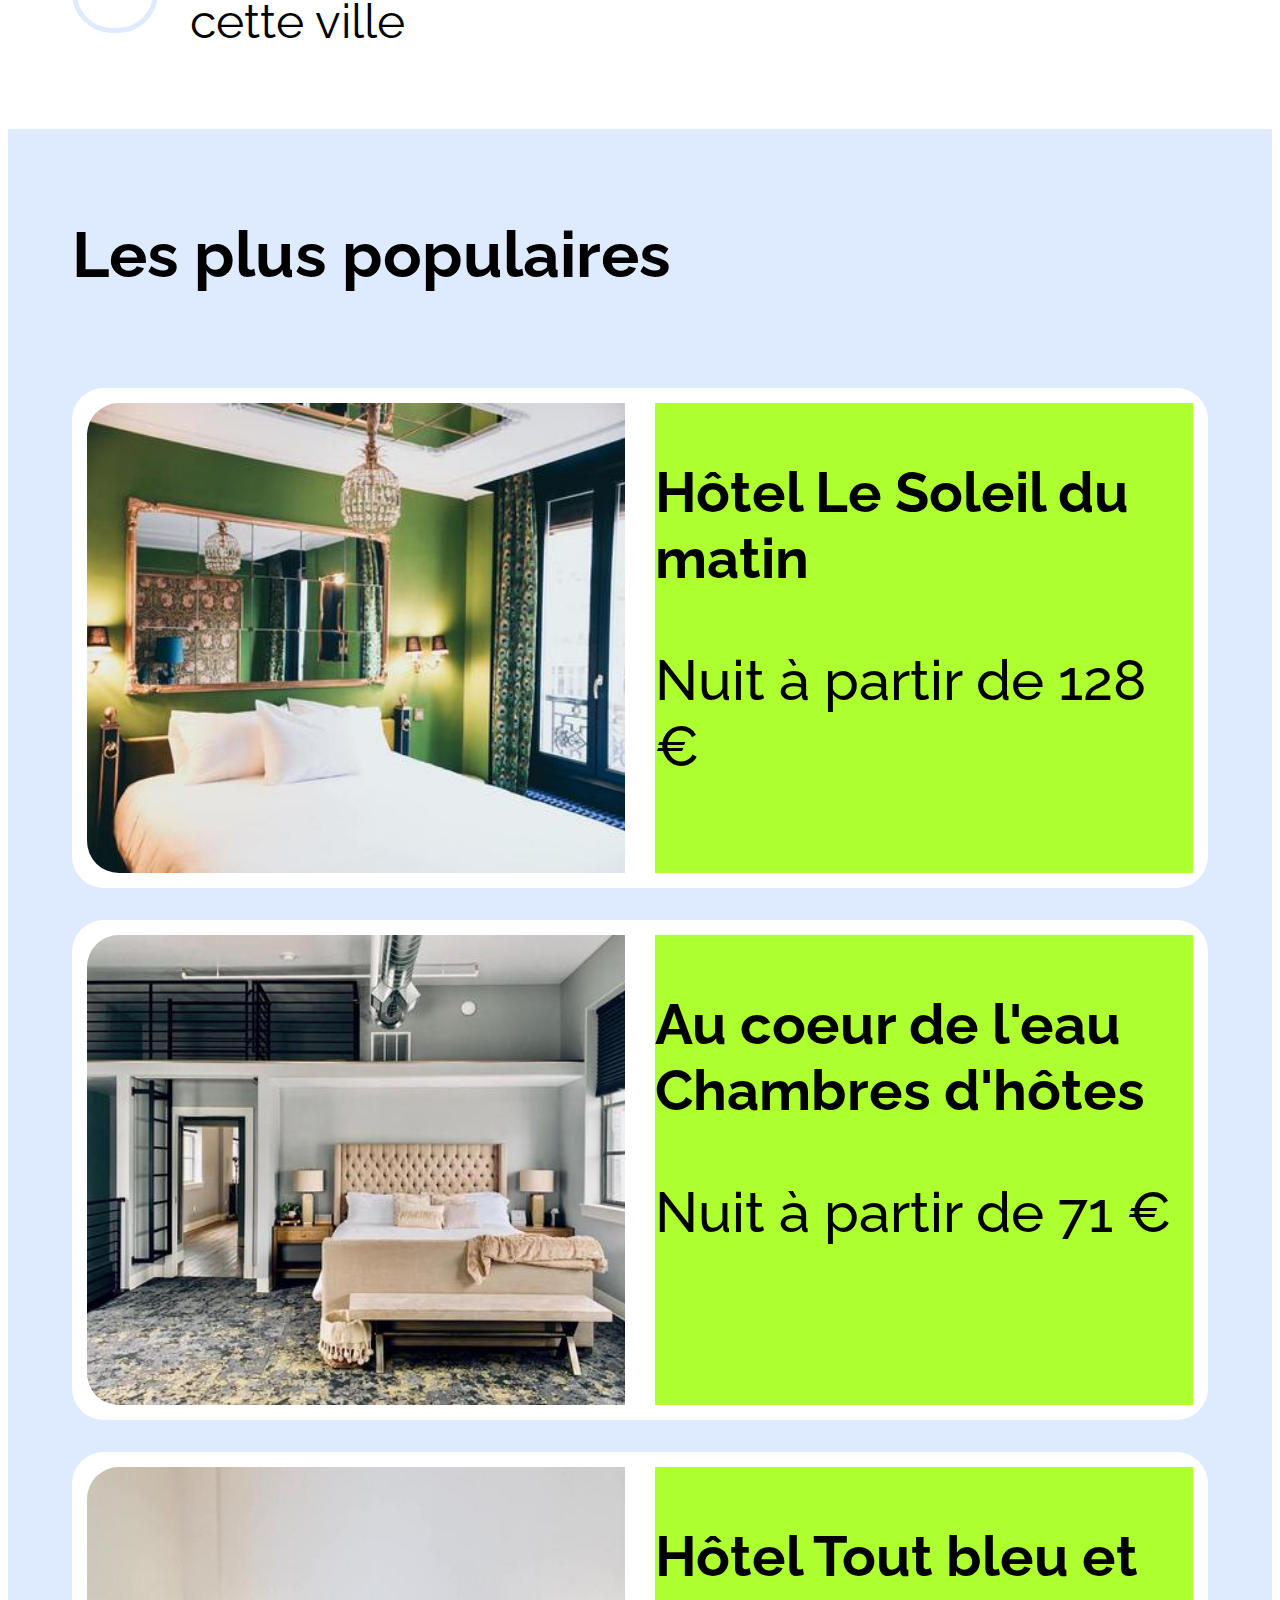
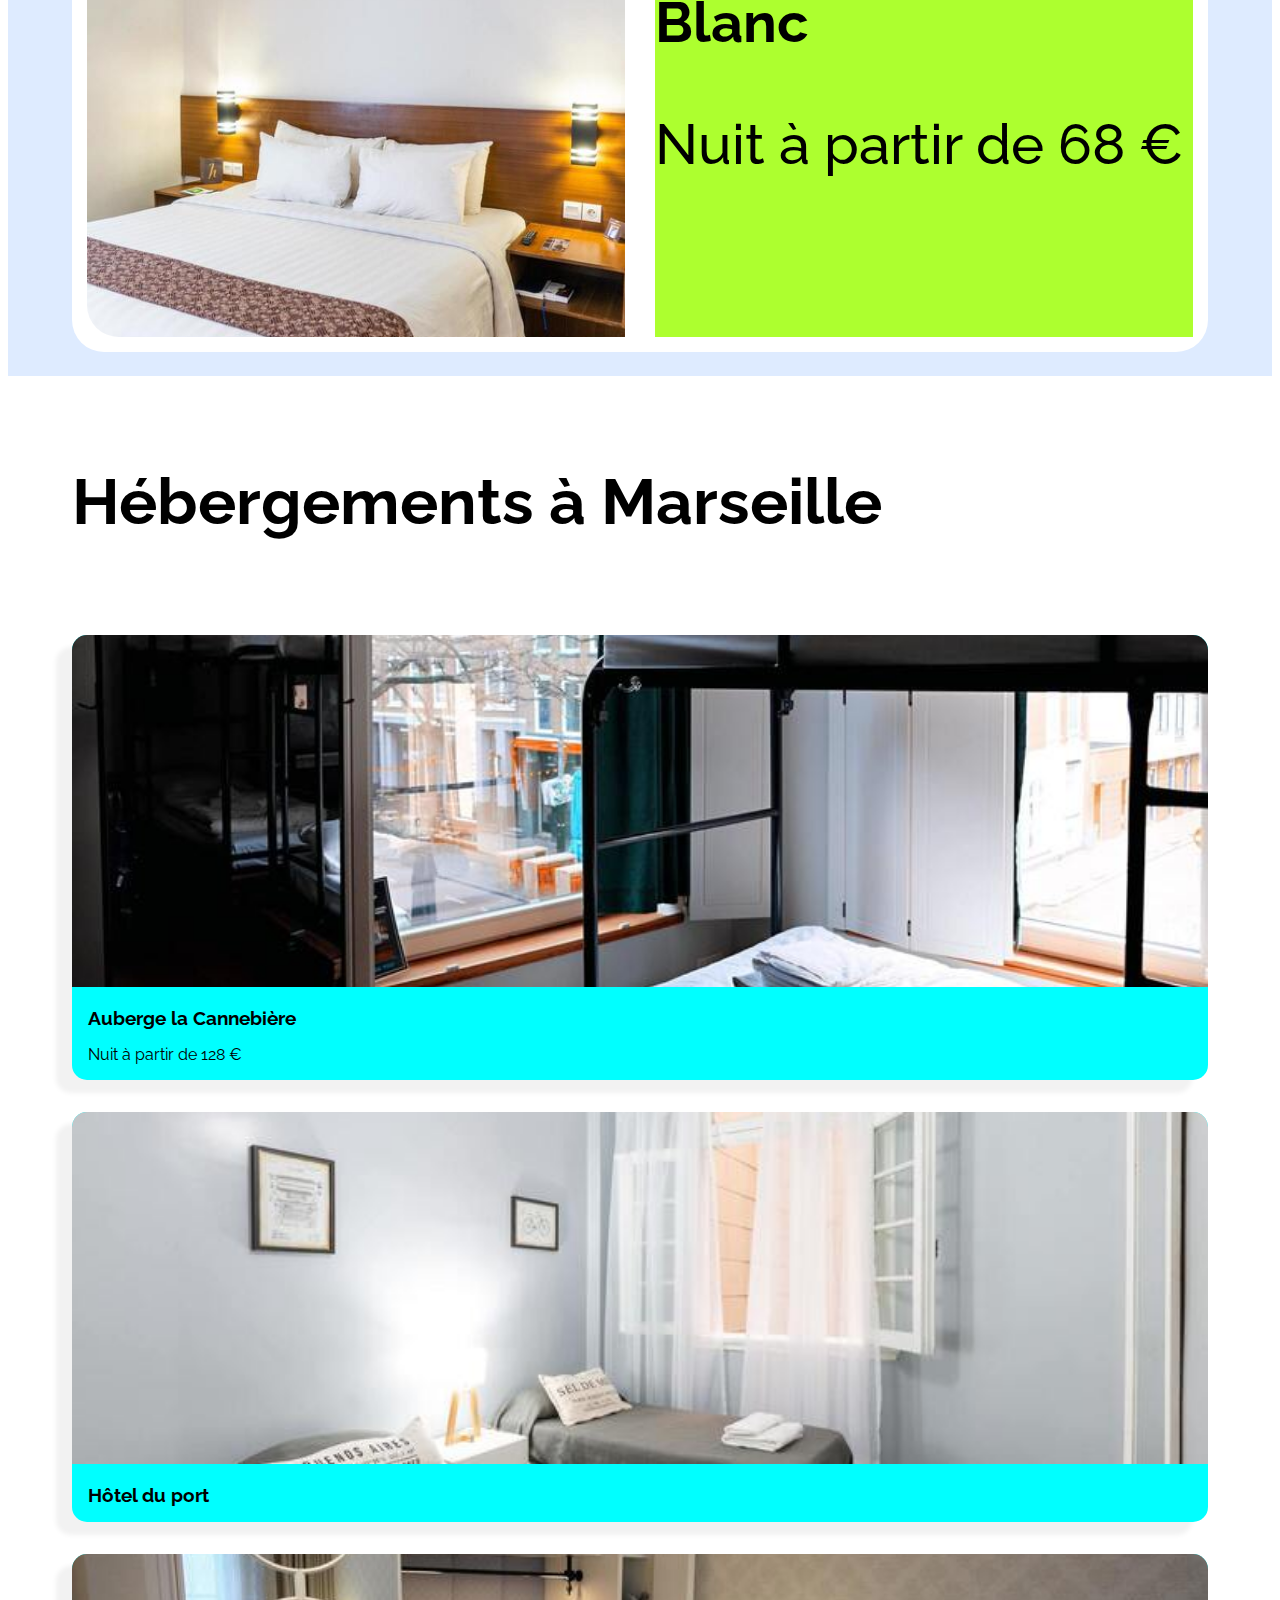
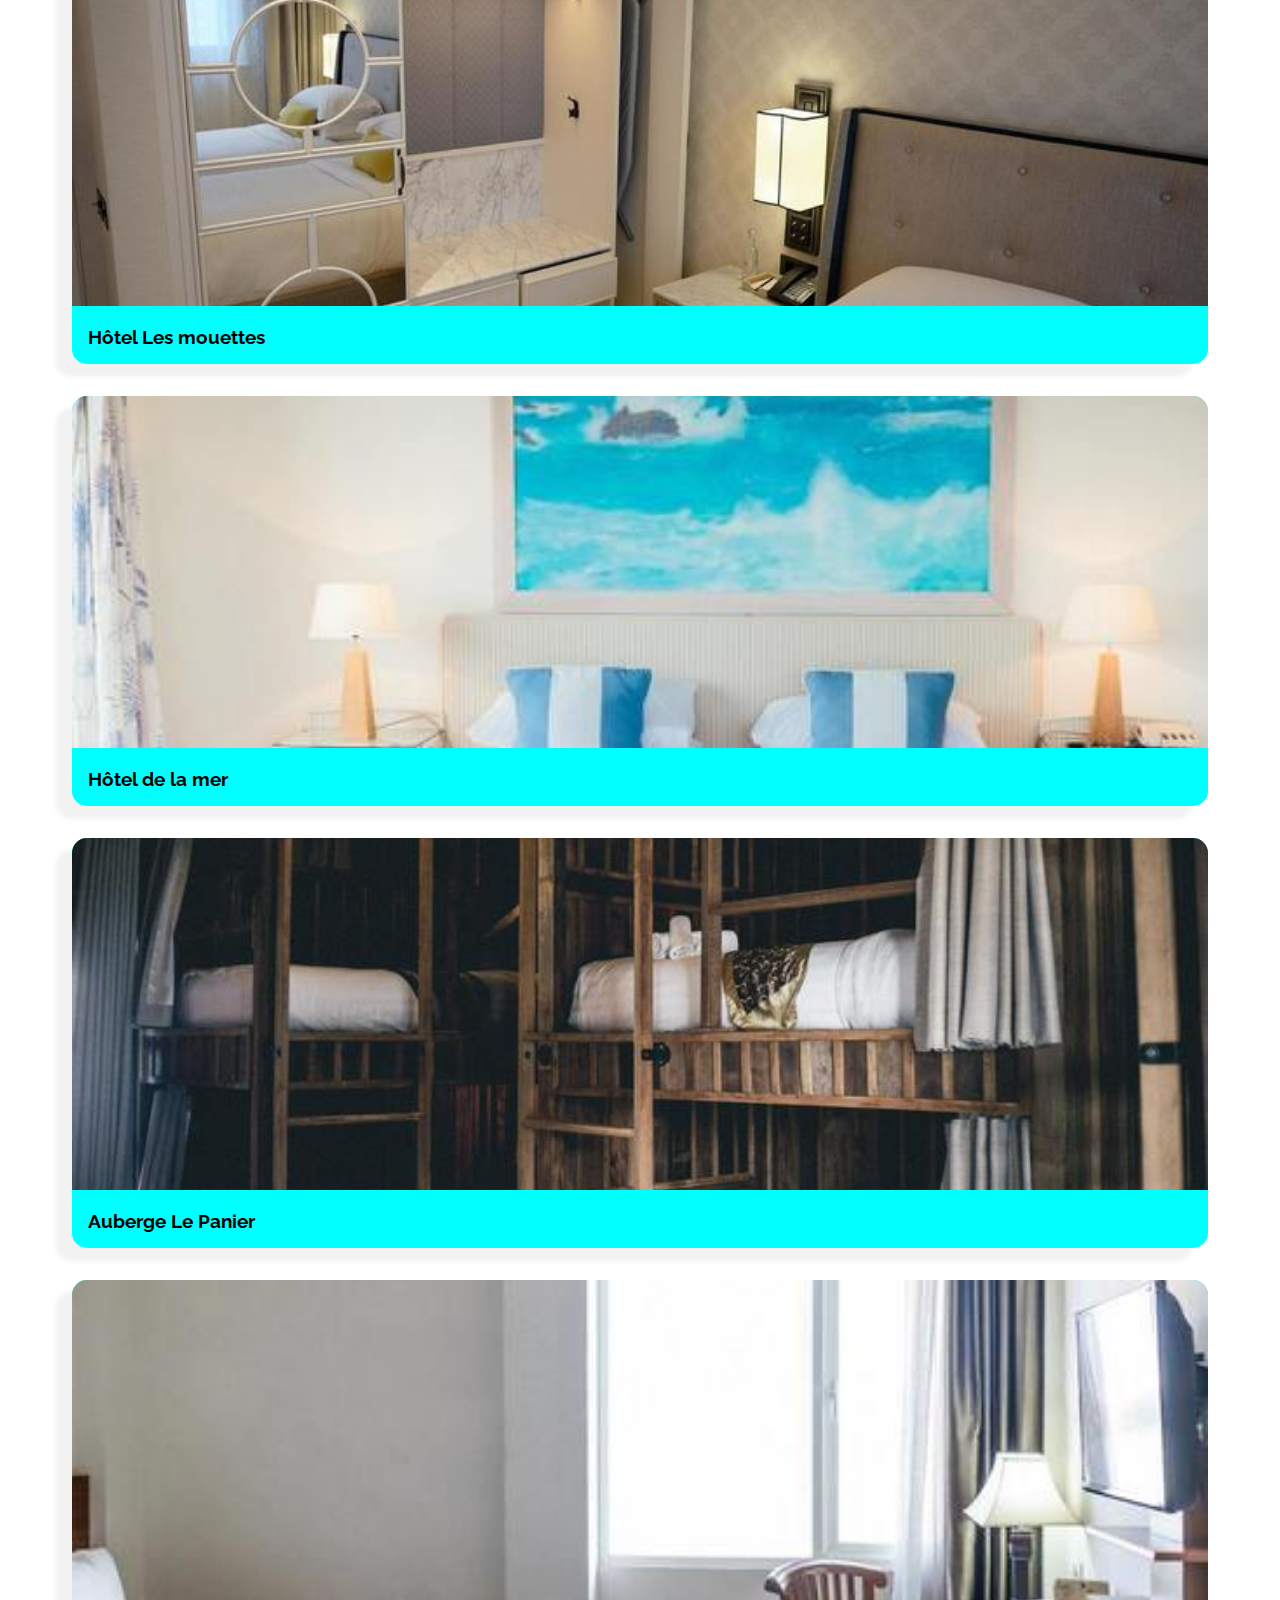
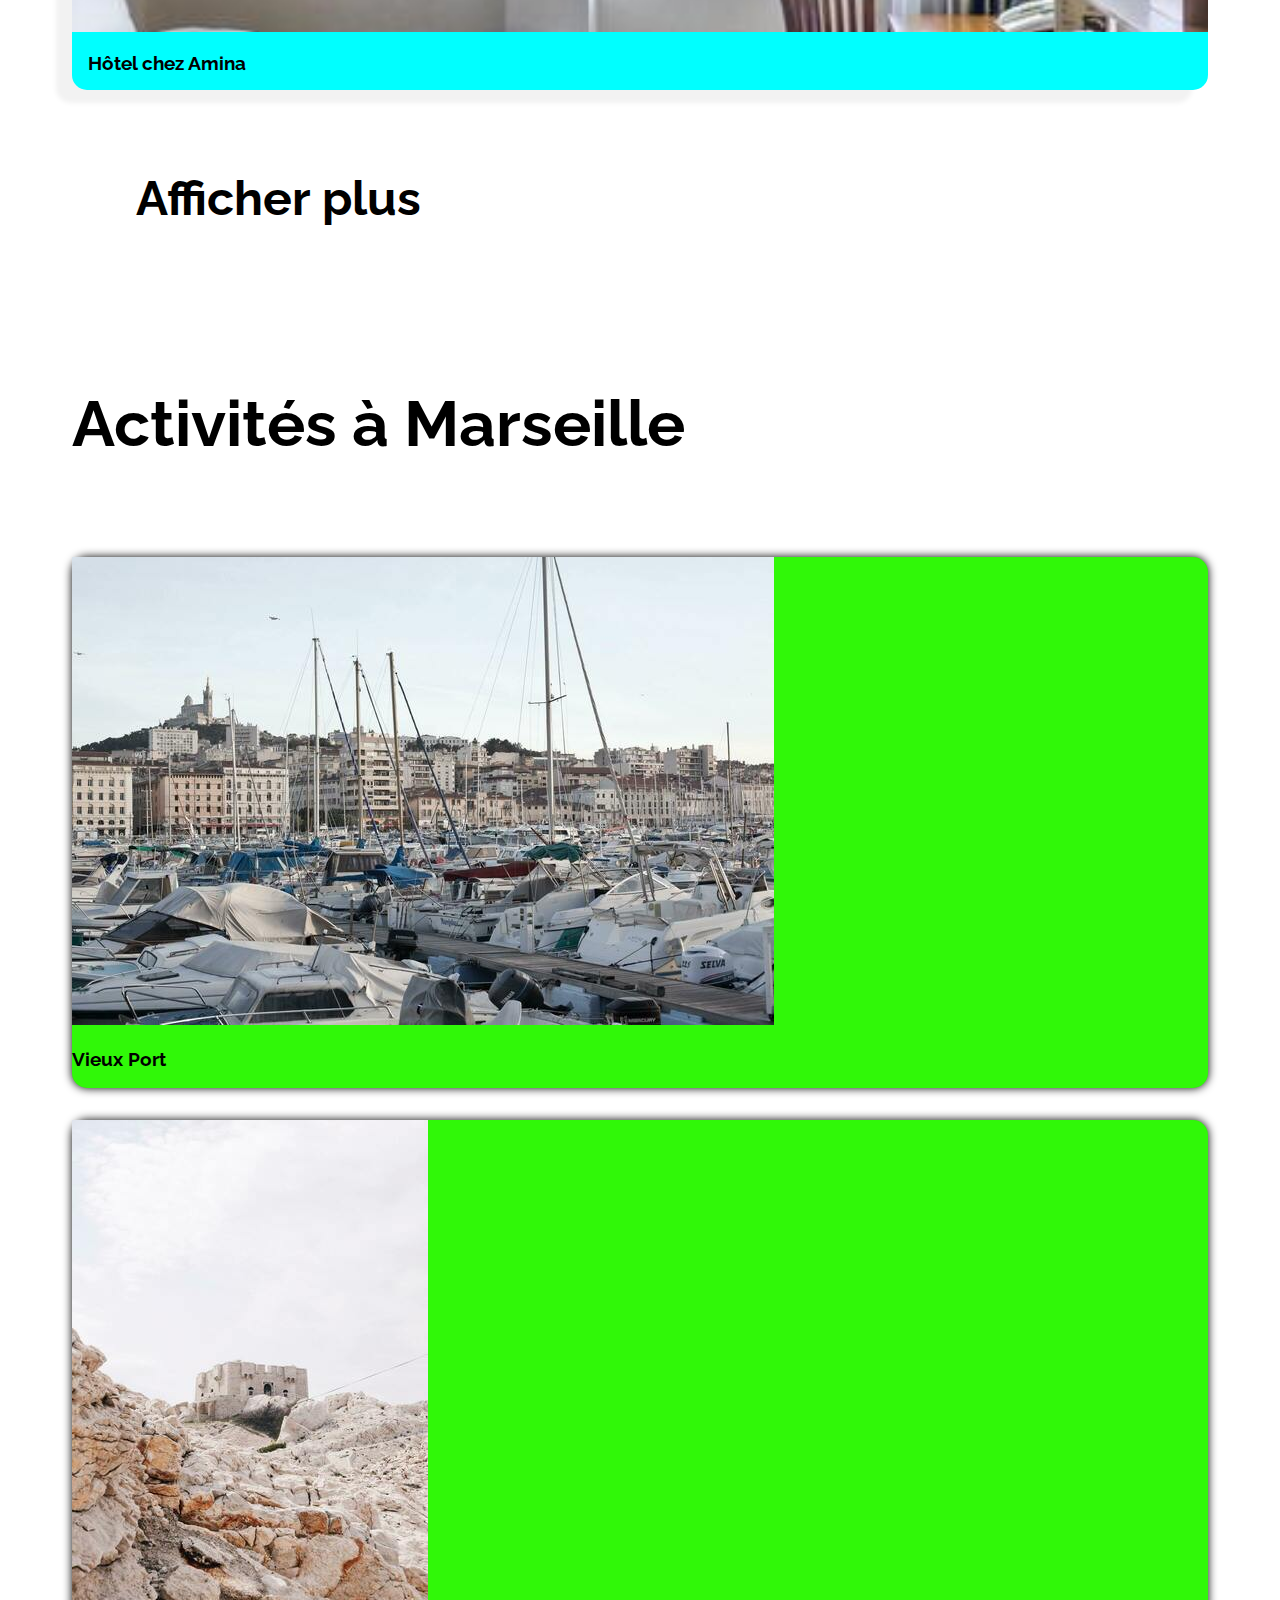
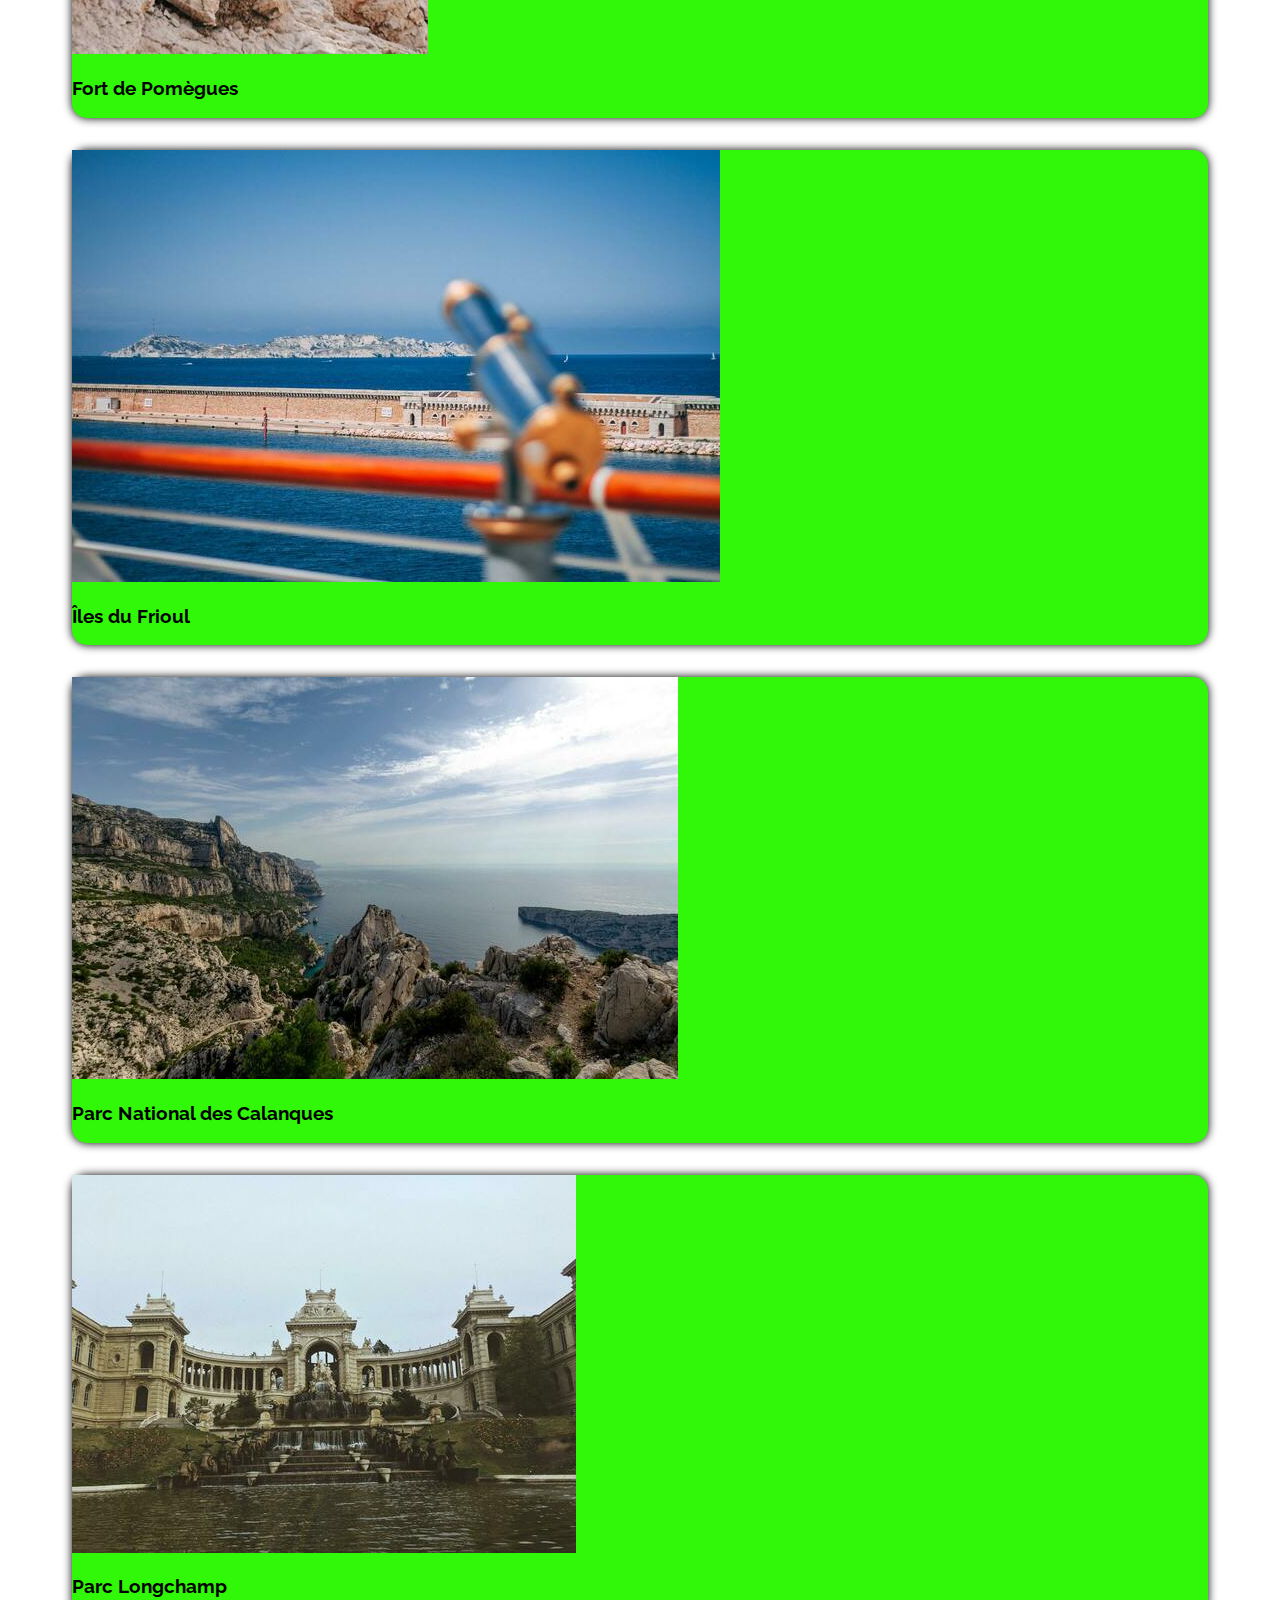
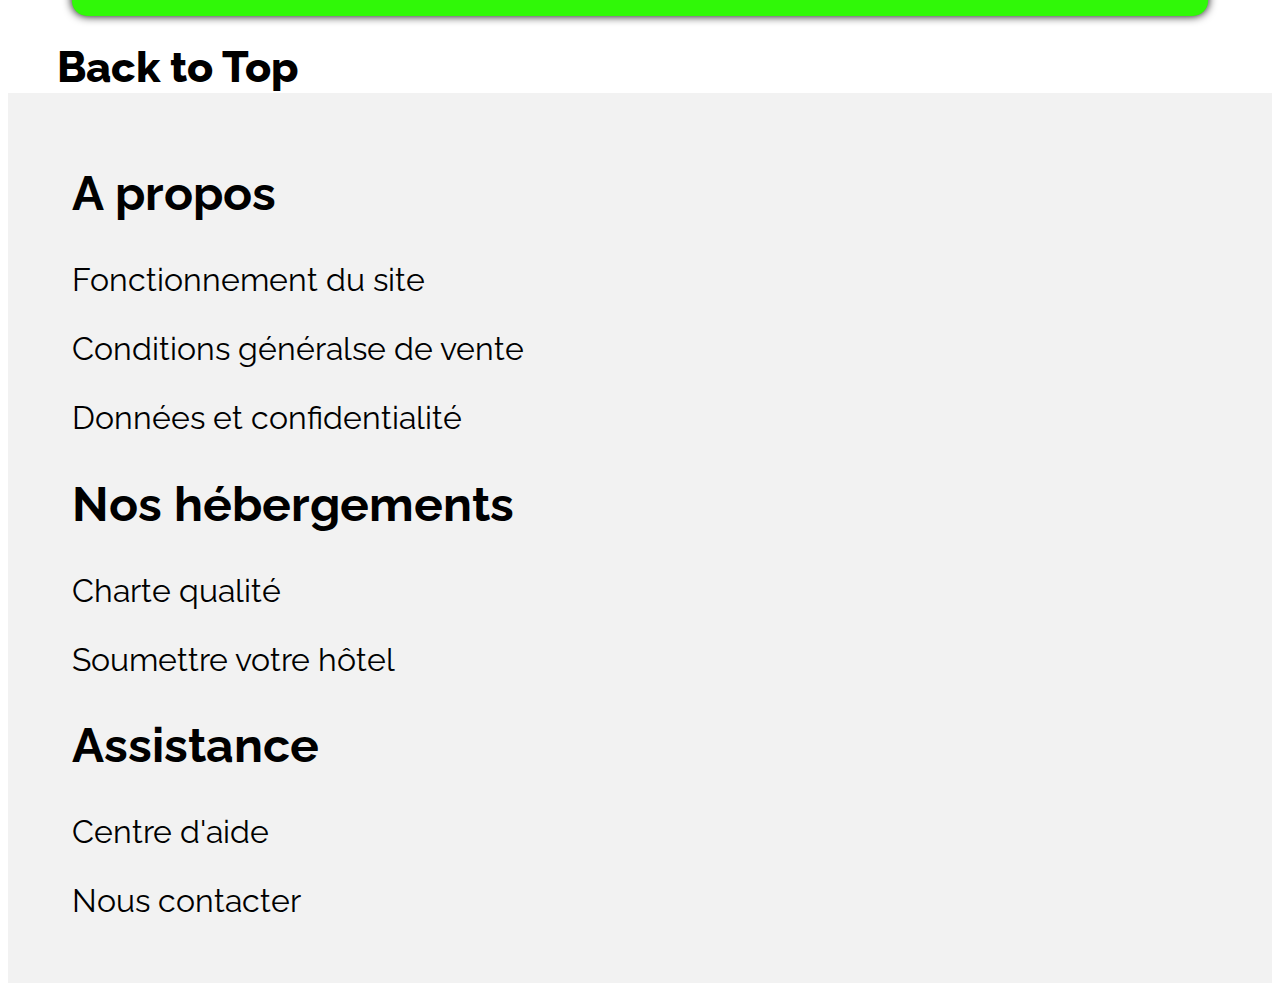
==== commit 4322dc07: "nav flex grid switching" ====
--- a/index.html
+++ b/index.html
@@ -4,6 +4,15 @@
     <meta charset="utf-8" />
     <title>Reservia</title>
     <link rel="stylesheet" type="text/css" href="styles.css" />
+    <link rel="preconnect" href="https://fonts.gstatic.com" />
+    <link
+      href="https://fonts.googleapis.com/css2?family=Raleway:wght@100;300;400;500;600;700;800;900&display=swap"
+      rel="stylesheet"
+    />
+    <script
+      src="https://kit.fontawesome.com/72b510f59e.js"
+      crossorigin="anonymous"
+    ></script>
   </head>
   <body>
     <header id="main" class="header container">
@@ -20,69 +29,181 @@
           href="#hebergements"
           class="nav-link nav-link-active"
           title="Allez dans la section hébergements"
+          >Hébergements</a
         >
-          Hébergements
-        </a>
         <a
           href="#activities"
           class="nav-link"
           title="Allez dans la section activités"
+          >Activités</a
         >
-          Activités
-        </a>
       </nav>
     </header>
 
     <main class="main container">
       <!-- Search -->
       <section class="research">
-        <h1 class="search-title">
+        <p class="search-title">
           Trouvez votre hébergements pour des vacances de rêve
-        </h1>
+        </p>
         <p class="search-sub-title">
           En plein centre ville ou en pleine nature
         </p>
         <!-- Forms -->
-        <form action="#" class="form-search">
-          <span class="form-search-left"></span>
+        <form action="#" class="form-search-main">
+          <i class="fas fa-map-marker-alt fa-4x"></i>
           <input
             class="form-search-input"
             type="search"
             placeholder="Marseille, France"
           />
-          <button type="submit" class="form-search-submit">Lupa</button>
+          <i class="fas fa-search fa-4x"></i>
         </form>
+
         <!-- Filters -->
+        <p class="section-header-title">Filtres</p>
         <div class="filters">
-          <button>Economique</button>
-          <button>Familial</button>
-          <button>Romantique</button>
-          <button>Animaux autorisés</button>
+          <form class="filter-button">
+            <i class="fas fa-money-bill-wave fa-4x"></i>
+            <button>Economique</button>
+          </form>
+
+          <form class="filter-button">
+            <i class="fas fa-child fa-4x" data-fa-transform="shrink-8"></i>
+            <button>Familial</button>
+          </form>
+
+          <form class="filter-button">
+            <i class="fas fa-heart fa-4x"></i>
+            <button>Romantique</button>
+          </form>
+
+          <form class="filter-button">
+            <i class="fas fa-dog fa-4x"></i>
+            <button>Animaux autorisés</button>
+          </form>
         </div>
         <!-- Results -->
 
-        <div class="results">
-          Plus de 500 logements sont disponibles dans cette ville
-          <!-- Les plus populaires -->
+        <div class="info-style">
+          <div class="info-sign">
+            <i class="fas fa-info fa-3x"></i>
+          </div>
+          <p class="results">
+            Plus de 500 logements sont disponibles dans cette ville
+          </p>
         </div>
       </section>
 
       <!-- Hébergements -->
       <section id="hebergements" class="hebergements">
+        <!-- Popular -->
+        <aside class="popular">
+          <div class="popularContainer">
+            <div class="popular-title">
+              <p class="section-header-title">Les plus populaires</p>
+              <i class="fas fa-chart-line fa-4x"></i>
+            </div>
+
+            <div class="popular-square">
+              <figure>
+                <img
+                  src="images/hebergements/4_small/emile-guillemot.jpg"
+                  alt="Hôtel Le Soleil du matin"
+                />
+              </figure>
+              <div class="popular-right-side">
+                <div class="popularTitles">
+                  <h3>Hôtel Le Soleil du matin</h3>
+                  <h3 class="popularSubTitle">Nuit à partir de 128 €</h3>
+                </div>
+
+                <div class="star">
+                  <i class="fas fa-star"></i>
+                  <i class="fas fa-star"></i>
+                  <i class="fas fa-star"></i>
+                  <i class="fas fa-star"></i>
+                  <i class="fas fa-star"></i>
+                </div>
+              </div>
+            </div>
+
+            <div class="popular-square">
+              <figure>
+                <img
+                  src="images/hebergements/4_small/aw-creative.jpg"
+                  alt="Au coeur de l'eau Chambres d'hôtes"
+                />
+              </figure>
+
+              <div class="popular-right-side">
+                <div class="popularTitles">
+                  <h3>Au coeur de l'eau Chambres d'hôtes</h3>
+                  <h3 class="popularSubTitle">Nuit à partir de 71 €</h3>
+                </div>
+
+                <div class="star">
+                  <i class="fas fa-star"></i>
+                  <i class="fas fa-star"></i>
+                  <i class="fas fa-star"></i>
+                  <i class="fas fa-star"></i>
+                  <i class="fas fa-star"></i>
+                </div>
+              </div>
+            </div>
+
+            <div class="popular-square item3">
+              <figure>
+                <img
+                  src="images/hebergements/4_small/febrian-zakaria.jpg"
+                  alt="Hôtel Tout bleu et Blanc"
+                />
+              </figure>
+
+              <div class="popular-right-side">
+                <div class="popularTitles">
+                  <h3>Hôtel Tout bleu et Blanc</h3>
+                  <h3 class="popularSubTitle">Nuit à partir de 68 €</h3>
+                </div>
+
+                <div class="star">
+                  <i class="fas fa-star"></i>
+                  <i class="fas fa-star"></i>
+                  <i class="fas fa-star"></i>
+                  <i class="fas fa-star"></i>
+                  <i class="fas fa-star"></i>
+                </div>
+              </div>
+            </div>
+          </div>
+        </aside>
+
         <div class="hebergContainer">
-          <h2>Hébergements à Marseille</h2>
-
-          <div class="hebergements-square item1">
-            <figure>
-              <img
-                src="images/hebergements/4_small/marcusLokeSmall.jpg"
-                alt="Auberge la Cannebière"
-              />
-            </figure>
+          <p class="section-header-title">Hébergements à Marseille</p>
+
+          <div class="hebergements-square">
+            <figure>
+              <a href="images/hebergements/3_medium/marcus-lokeMedium.jpg">
+                <img
+                  src="images/hebergements/4_small/marcusLokeSmall.jpg"
+                  alt="Auberge la Cannebière"
+                  title="Auberge la Cannebière"
+                />
+              </a>
+            </figure>
+
             <h3>Auberge la Cannebière</h3>
-          </div>
-
-          <div class="hebergements-square item2">
+            <p>Nuit à partir de 128 €</p>
+            <div class="star">
+              <i class="fas fa-star"></i>
+              <i class="fas fa-star"></i>
+              <i class="fas fa-star"></i>
+              <i class="fas fa-star"></i>
+              <i class="fas fa-star"></i>
+            </div>
+          </div>
+
+          <div class="hebergements-square">
             <figure>
               <img
                 src="images/hebergements/4_small/fred-kleberSmall.jpg"
@@ -92,7 +213,7 @@
             <h3>Hôtel du port</h3>
           </div>
 
-          <div class="hebergements-square item3">
+          <div class="hebergements-square">
             <figure>
               <img
                 src="images/hebergements/4_small/reisetopiaSmall.jpg"
@@ -102,7 +223,7 @@
             <h3>Hôtel Les mouettes</h3>
           </div>
 
-          <div class="hebergements-square item4">
+          <div class="hebergements-square">
             <figure>
               <img
                 src="images/hebergements/4_small/annie-spratt.jpg"
@@ -112,7 +233,7 @@
             <h3>Hôtel de la mer</h3>
           </div>
 
-          <div class="hebergements-square item5">
+          <div class="hebergements-square">
             <figure>
               <img
                 src="images/hebergements/4_small/nicateSmall.jpg"
@@ -122,7 +243,7 @@
             <h3>Auberge Le Panier</h3>
           </div>
 
-          <div class="hebergements-square item6">
+          <div class="hebergements-square">
             <figure>
               <img
                 src="images/hebergements/4_small/febrian-zakariaSmall.jpg"
@@ -131,98 +252,64 @@
             </figure>
             <h3>Hôtel chez Amina</h3>
           </div>
+
+          <p class="subtitle">Afficher plus</p>
         </div>
-
-        <!-- Popular -->
-        <aside class="popular">
-          <h2>Les plus populaires</h2>
-          <i class="fas fa-camera"></i>
-
-          <div class="popular-square item1">
-            <figure>
-              <img
-                src="images/hebergements/4_small/emile-guillemot.jpg"
-                alt="Hôtel Le Soleil du matin"
-              />
-            </figure>
-            <h3>Hôtel Le Soleil du matin</h3>
-          </div>
-
-          <div class="popular-square item2">
-            <figure>
-              <img
-                src="images/hebergements/4_small/aw-creative.jpg"
-                alt="Au coeur de l'eau Chambres d'hôtes"
-              />
-            </figure>
-            <h3>Au coeur de l'eau Chambres d'hôtes</h3>
-          </div>
-
-          <div class="popular-square item3">
-            <figure>
-              <img
-                src="images/hebergements/4_small/febrian-zakaria.jpg"
-                alt="Hôtel Tout bleu et Blanc"
-              />
-            </figure>
-            <h3>Hôtel Tout bleu et Blanc</h3>
-          </div>
-        </aside>
-
-        <h3>Afficher plus</h3>
       </section>
 
       <!-- Activities -->
-      <section id="activities">
-        <h2>Activités à Marseille</h2>
-        <div class="activity-square item1">
-          <figure>
-            <img
-              src="images/activites/4_small/reno-laithienneSmall.jpg"
-              alt="Vieux Port"
-            />
-          </figure>
-          <h3>Vieux Port</h3>
-        </div>
-
-        <div class="activity-square item2">
-          <figure>
-            <img
-              src="images/activites/4_small/paul-hermannSmall.jpg"
-              alt="Fort de Pomègues"
-            />
-          </figure>
-          <h3>Fort de Pomègues</h3>
-        </div>
-
-        <div class="activity-square item3">
-          <figure>
-            <img
-              src="images/activites/4_small/kevin-hikariSmall.jpg"
-              alt="Îles du Frioul"
-            />
-          </figure>
-          <h3>Îles du Frioul</h3>
-        </div>
-
-        <div class="activity-square item4">
-          <figure>
-            <img
-              src="images/activites/4_small/kilyan-sockalingumSmall.jpg"
-              alt="Parc National des Calanques"
-            />
-          </figure>
-          <h3>Parc National des Calanques</h3>
-        </div>
-
-        <div class="activity-square item5">
-          <figure>
-            <img
-              src="images/activites/4_small/lena-paulinSmall.jpg"
-              alt="Parc Longchamp"
-            />
-          </figure>
-          <h3>Parc Longchamp</h3>
+      <section id="activities" class="activity">
+        <div class="activContainer">
+          <p class="section-header-title">Activités à Marseille</p>
+          <div class="activity-square item1">
+            <figure>
+              <img
+                src="images/activites/4_small/reno-laithienneSmall.jpg"
+                alt="Vieux Port"
+              />
+            </figure>
+            <h3>Vieux Port</h3>
+          </div>
+
+          <div class="activity-square item2">
+            <figure>
+              <img
+                src="images/activites/4_small/paul-hermannSmall.jpg"
+                alt="Fort de Pomègues"
+              />
+            </figure>
+            <h3>Fort de Pomègues</h3>
+          </div>
+
+          <div class="activity-square item3">
+            <figure>
+              <img
+                src="images/activites/4_small/kevin-hikariSmall.jpg"
+                alt="Îles du Frioul"
+              />
+            </figure>
+            <h3>Îles du Frioul</h3>
+          </div>
+
+          <div class="activity-square item4">
+            <figure>
+              <img
+                src="images/activites/4_small/kilyan-sockalingumSmall.jpg"
+                alt="Parc National des Calanques"
+              />
+            </figure>
+            <h3>Parc National des Calanques</h3>
+          </div>
+
+          <div class="activity-square item5">
+            <figure>
+              <img
+                src="images/activites/4_small/lena-paulinSmall.jpg"
+                alt="Parc Longchamp"
+              />
+            </figure>
+            <h3>Parc Longchamp</h3>
+          </div>
         </div>
       </section>
     </main>
--- a/styles.css
+++ b/styles.css
@@ -1,18 +1,423 @@
+/*
+header
+
+main part
+    hebergements styles
+    activities styles
+    popular styles
+
+footer
+*/
+
+* {
+  font-family: "Raleway", sans-serif;
+  box-sizing: border-box;
+}
+
 :root {
-    --blue: #0065FC;
-    --claireGris: #DEEBFF;
-    --gris: #F2F2F2;
-}
-
-p {
-    color: var(--blue);
-}
-
-figure {
-    height: 10;
-    width: 10;
-}
-
+  --blue: #0065fc;
+  --claireGris: #deebff;
+  --gris: #f2f2f2;
+}
+
+a {
+  text-decoration: none;
+  color: #000;
+}
+
+/************* header **********/
+/* grid template 6fr 3fr */
+header {
+  display: flex;
+  flex-wrap: wrap;
+  align-items: center;
+  justify-content: space-between;
+  font-weight: bold;
+}
+
+@media (min-width: 570px) {
+    header {
+      display: grid;
+      grid-template-areas: "logo . navigat navSignIn";
+      grid-template-columns: auto 1fr auto auto;
+    }
+}
+
+body {
+  min-width: 380px;
+}
+
+.logo {
+  height: 8rem;
+  margin-inline: 4rem;
+  margin-bottom: 4rem;
+
+  grid-area: logo;
+}
+
+.nav-sign-in {
+  justify-self: flex-end;
+  color: var(--blue);
+  font-size: 3rem;
+  padding-inline: 4rem;
+
+  grid-area: navSignIn;
+}
+
+nav {
+  display: flex;
+  flex: 1;
+
+  grid-area: navigat;
+}
+
+.nav-link {
+  color: black;
+  font-size: 3rem;
+  width: 50%;
+  text-align: center;
+
+  padding: 2rem;
+
+  border-bottom: 10px solid var(--gris);
+}
+
+.nav-link:hover,
+.nav-sign-in:hover {
+  color: var(--blue);
+  border-bottom: 10px solid var(--blue);
+}
+
+@media (min-width: 570px) {
+  .nav-link {
+    padding-top: 10px;
+    border-top: 10px solid var(--gris);
+    border-bottom: 10px solid transparent;
+  }
+
+  .nav-link:hover {
+    border-top: 10px solid var(--blue);
+    border-bottom: 10px solid transparent;
+  }
+}
+
+/********* Filtre part **********/
+
+.research {
+  width: auto;
+  margin-inline: 4rem;
+}
+
+.form-search-main {
+  display: flex;
+  border: solid 1px var(--claireGris);
+  border-radius: 2rem;
+  height: 8rem;
+}
+
+.form-search-input {
+  border: none;
+  flex: auto;
+  font-size: 3em;
+  font-weight: bold;
+  padding-left: 2rem;
+}
+
+.form-search {
+  display: flex;
+  border: solid 1px var(--claireGris);
+}
+
+.filter-button {
+  display: flex;
+  flex: content;
+  border: solid 0.25em var(--gris);
+  border-radius: 4rem;
+  height: 8rem;
+  width: fit-content;
+  margin-bottom: 3rem;
+
+  margin-right: 1rem;
+}
+
+.filters {
+  display: flex;
+  flex-wrap: wrap;
+}
+
+/* Button styles part */
+button {
+  background: none;
+  border: none;
+  font-size: 2.7em;
+  font-weight: 800;
+  margin-inline: 1em;
+}
+
+form i {
+  color: var(--blue);
+  /*background-color: var(--claireGris);*/
+  height: 1.5rem;
+  width: 2rem;
+}
+
+.fa-money-bill-wave {
+  background-color: var(--claireGris);
+  border-radius: 8rem;
+  height: 8rem;
+  width: 8rem;
+
+  /****** ??? ****/
+  padding-left: 1.5rem;
+  padding-top: 2rem;
+}
+
+.fa-heart,
+.fa-dog,
+.fa-child {
+  background-color: var(--claireGris);
+  border-radius: 8rem;
+  height: 8rem;
+  width: 8rem;
+
+  /****** ??? ****/
+  padding-left: 2rem;
+  padding-top: 2rem;
+}
+
+.fa-map-marker-alt {
+  color: #000;
+  background-color: var(--gris);
+  border-radius: 2rem 0 0 2rem;
+  height: 8rem;
+  width: 8rem;
+
+  padding-left: 2.2rem;
+  padding-top: 1.8rem;
+}
+
+.fa-search {
+  color: white;
+  height: 8rem;
+  width: 8rem;
+  border-radius: 2rem;
+  background-color: var(--blue);
+
+  padding-left: 2rem;
+  padding-top: 2rem;
+}
+
+.fa-star {
+  height: 6rem;
+  width: 6rem;
+}
+
+.star {
+  margin: 1rem;
+  color: var(--blue);
+}
+
+.info-style {
+  display: flex;
+  align-items: center;
+  margin-bottom: 2rem;
+}
+
+.info-sign {
+  color: var(--blue);
+  height: 5rem;
+  width: 6rem;
+  border-radius: 3rem;
+  border: solid 5px var(--claireGris);
+
+  padding-left: 1.8rem;
+  padding-top: 0.8rem;
+
+  margin-right: 2rem;
+}
+
+.results {
+  color: black;
+  font-size: 3em;
+}
+
+/***** main part ********/
+.section-header-title,
+.search-title {
+  font-size: 4em;
+  font-weight: bold;
+}
+
+.subtitle {
+  font-size: 3rem;
+  font-weight: bold;
+  padding-inline: 4rem;
+}
+
+.search-sub-title {
+  color: black;
+  font-size: 3em;
+  margin-bottom: 2em;
+}
+
+/* hebergements styles */
+.hebergements {
+  grid-template-areas: hebergContain popul;
+}
+
+.hebergContainer {
+  display: grid;
+  grid-template-columns: 1fr;
+  column-gap: 2rem;
+  row-gap: 2rem;
+  padding: 1.5rem;
+  padding-inline: 4rem;
+
+  grid-area: hebergContain;
+}
+
+.hebergements-square {
+  height: 100%;
+  border-radius: 15px;
+  background-color: aqua;
+  box-shadow: -1rem 0.8rem 5px var(--gris);
+}
+
+.hebergements-square figure {
+  margin: 0;
+}
+
+.hebergements-square figure img {
+  height: 22rem;
+  width: 100%;
+  object-fit: cover;
+  border-radius: 15px 15px 0 0;
+}
+
+.hebergements-square h3 {
+  margin: 1rem;
+}
+
+.hebergements-square p {
+  margin: 1rem;
+}
+
+/*
+.item1 {
+    grid-area: item1;
+}
+.item2 {
+    grid-area: item2;
+}
+.item3 {
+    grid-area: item3;
+}
+.item4 {
+    grid-area: item4;
+}
+.item5 {
+    grid-area: item5;
+}
+.item6 {
+    grid-area: item6;
+}
+*/
+
+/* activities styles */
+.activContainer {
+  display: grid;
+  grid-template-columns: 1fr;
+  column-gap: 2rem;
+  row-gap: 2rem;
+  padding: 1.5rem;
+  padding-inline: 4rem;
+}
+
+.activity-square {
+  height: 100%;
+  width: 100%;
+  border-radius: 15px;
+  background-color: rgb(48, 248, 8);
+  box-shadow: 0 0 10px #000;
+}
+
+.activity-square figure {
+  margin: 0;
+}
+
+/* popular styles */
 .popular {
-    background-color: var(--claireGris);
-}+  background-color: var(--claireGris);
+
+  grid-area: popul;
+}
+
+.popular-title {
+  display: flex;
+  align-items: center;
+  justify-content: space-between;
+}
+
+.popularTitles {
+}
+
+.popularContainer {
+  display: grid;
+  grid-template-columns: 1fr;
+  column-gap: 2rem;
+  row-gap: 2rem;
+  padding: 1.5rem;
+  padding-inline: 4rem;
+}
+
+.popular-square {
+  display: flex;
+
+  height: 500px;
+  border-radius: 2rem;
+  background-color: #fff;
+}
+
+.popular-square figure {
+  flex: 1;
+  margin: 15px;
+}
+
+.popular-square figure img {
+  width: 100%;
+  height: 100%;
+  object-fit: cover;
+  border-radius: 2rem 0 0 2rem;
+}
+
+.popularSubTitle {
+  font-size: 1rem;
+  font-weight: 500;
+}
+
+.popular-right-side {
+  flex: 1;
+  margin: 15px;
+  background-color: greenyellow;
+}
+
+.popular-right-side h3 {
+  font-size: 3.5rem;
+}
+
+/*********** Footer styles ***********/
+footer {
+  background-color: var(--gris);
+  padding: 2rem;
+  padding-inline: 4rem;
+}
+
+footer h2 {
+  font-size: 3rem;
+  font-weight: bold;
+}
+
+footer div {
+  font-size: 2rem;
+  margin-bottom: 2rem;
+}
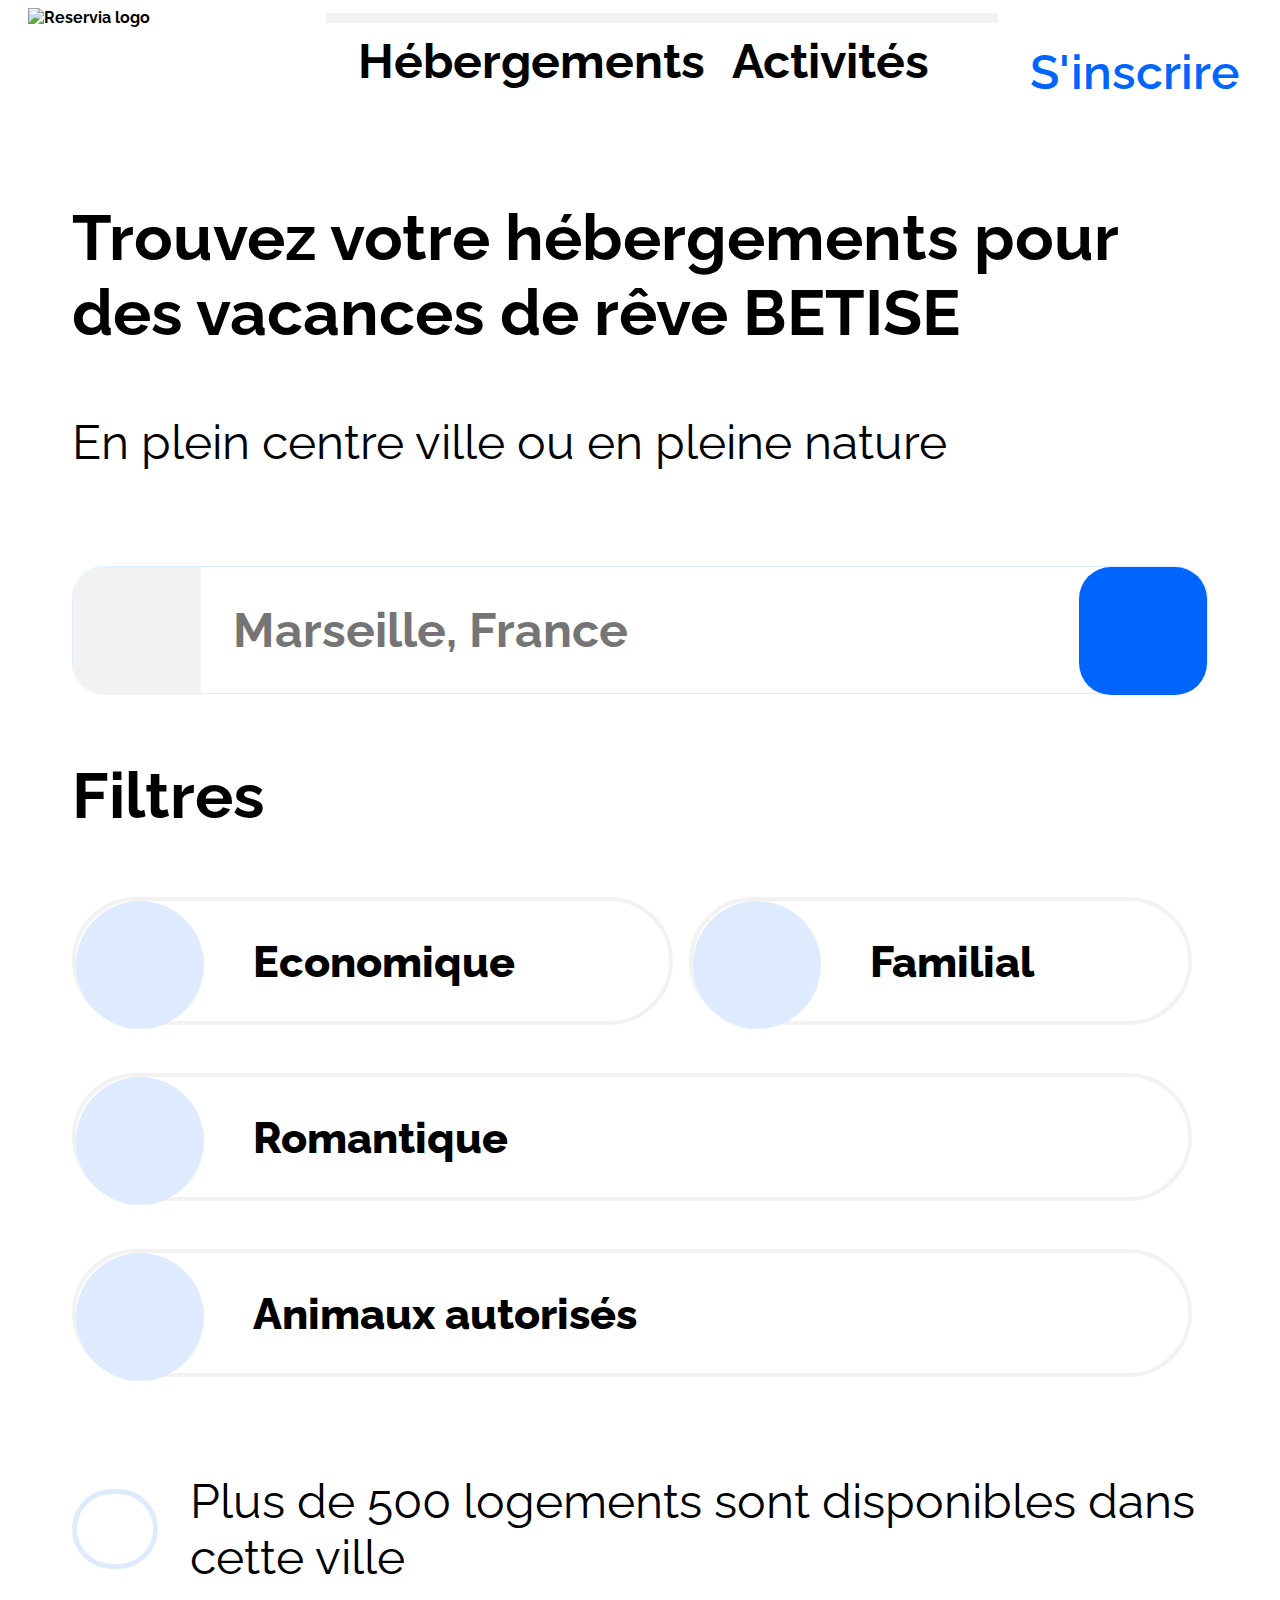
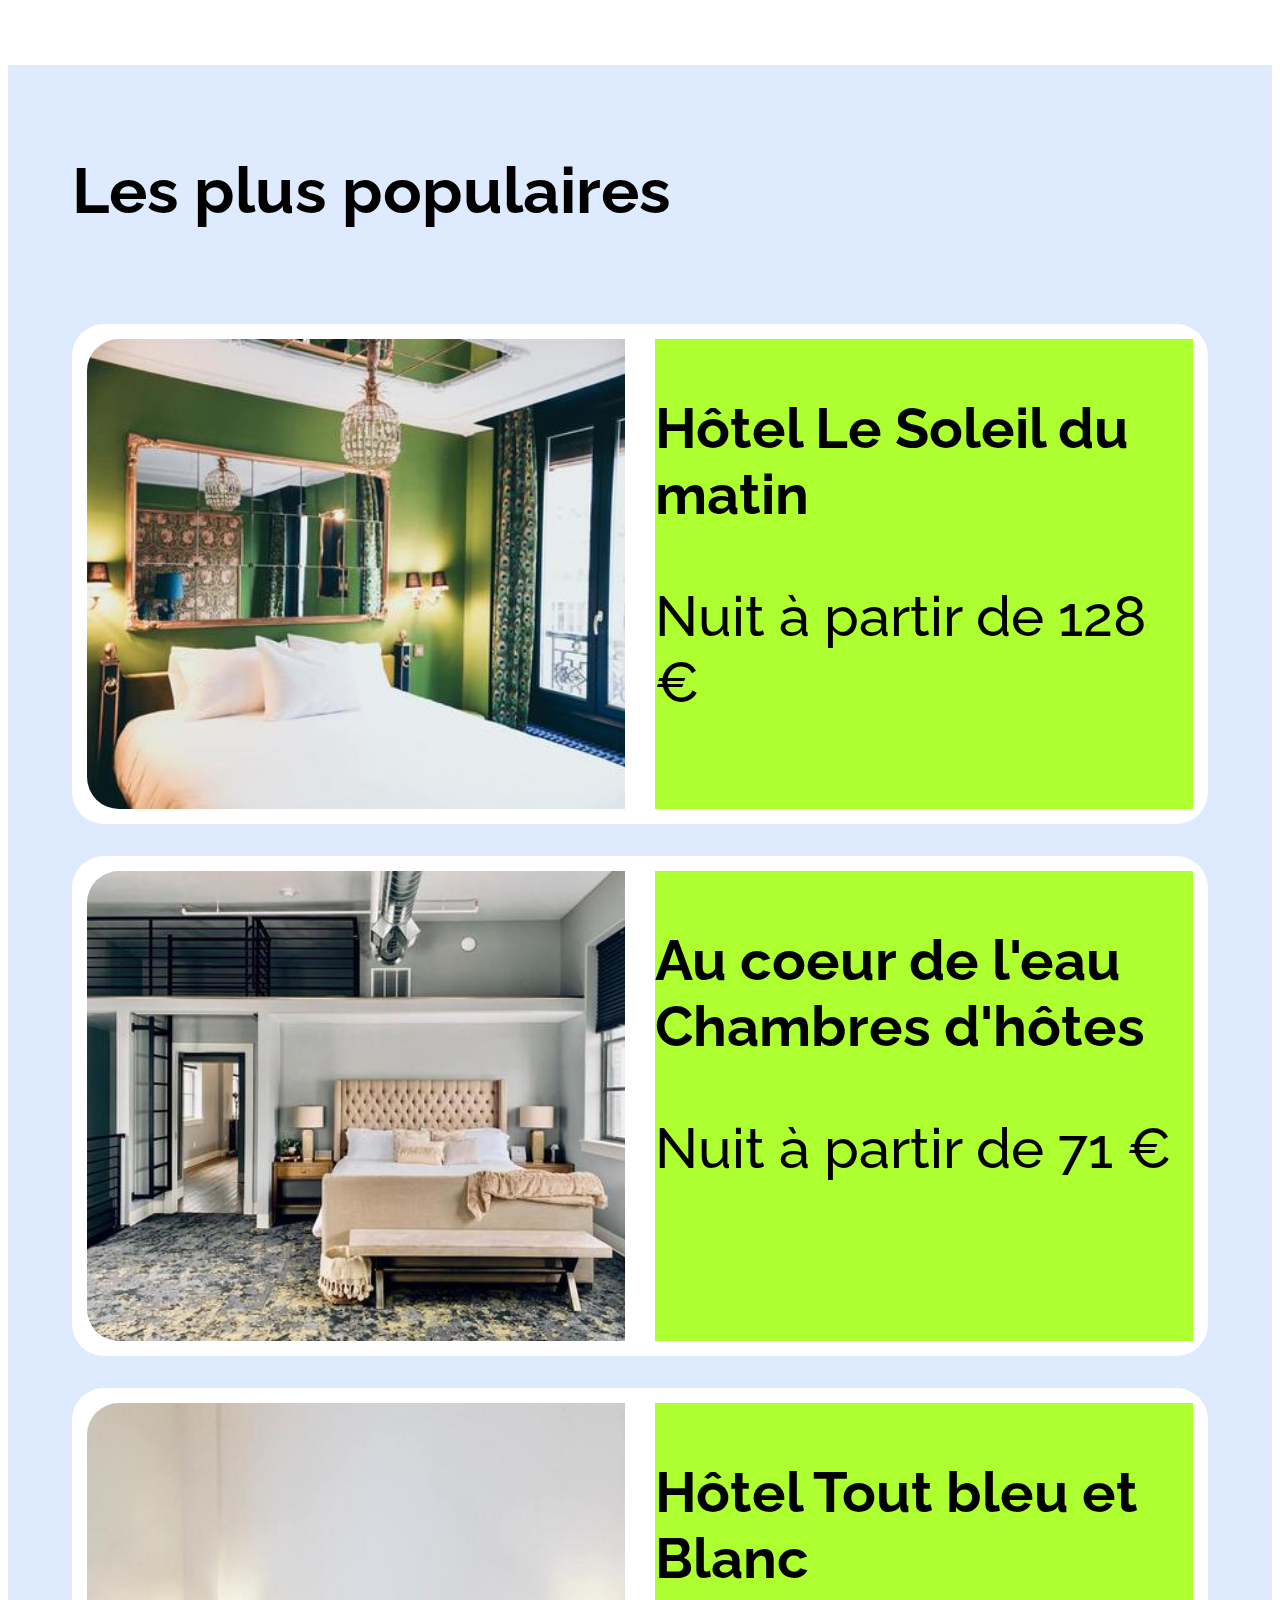
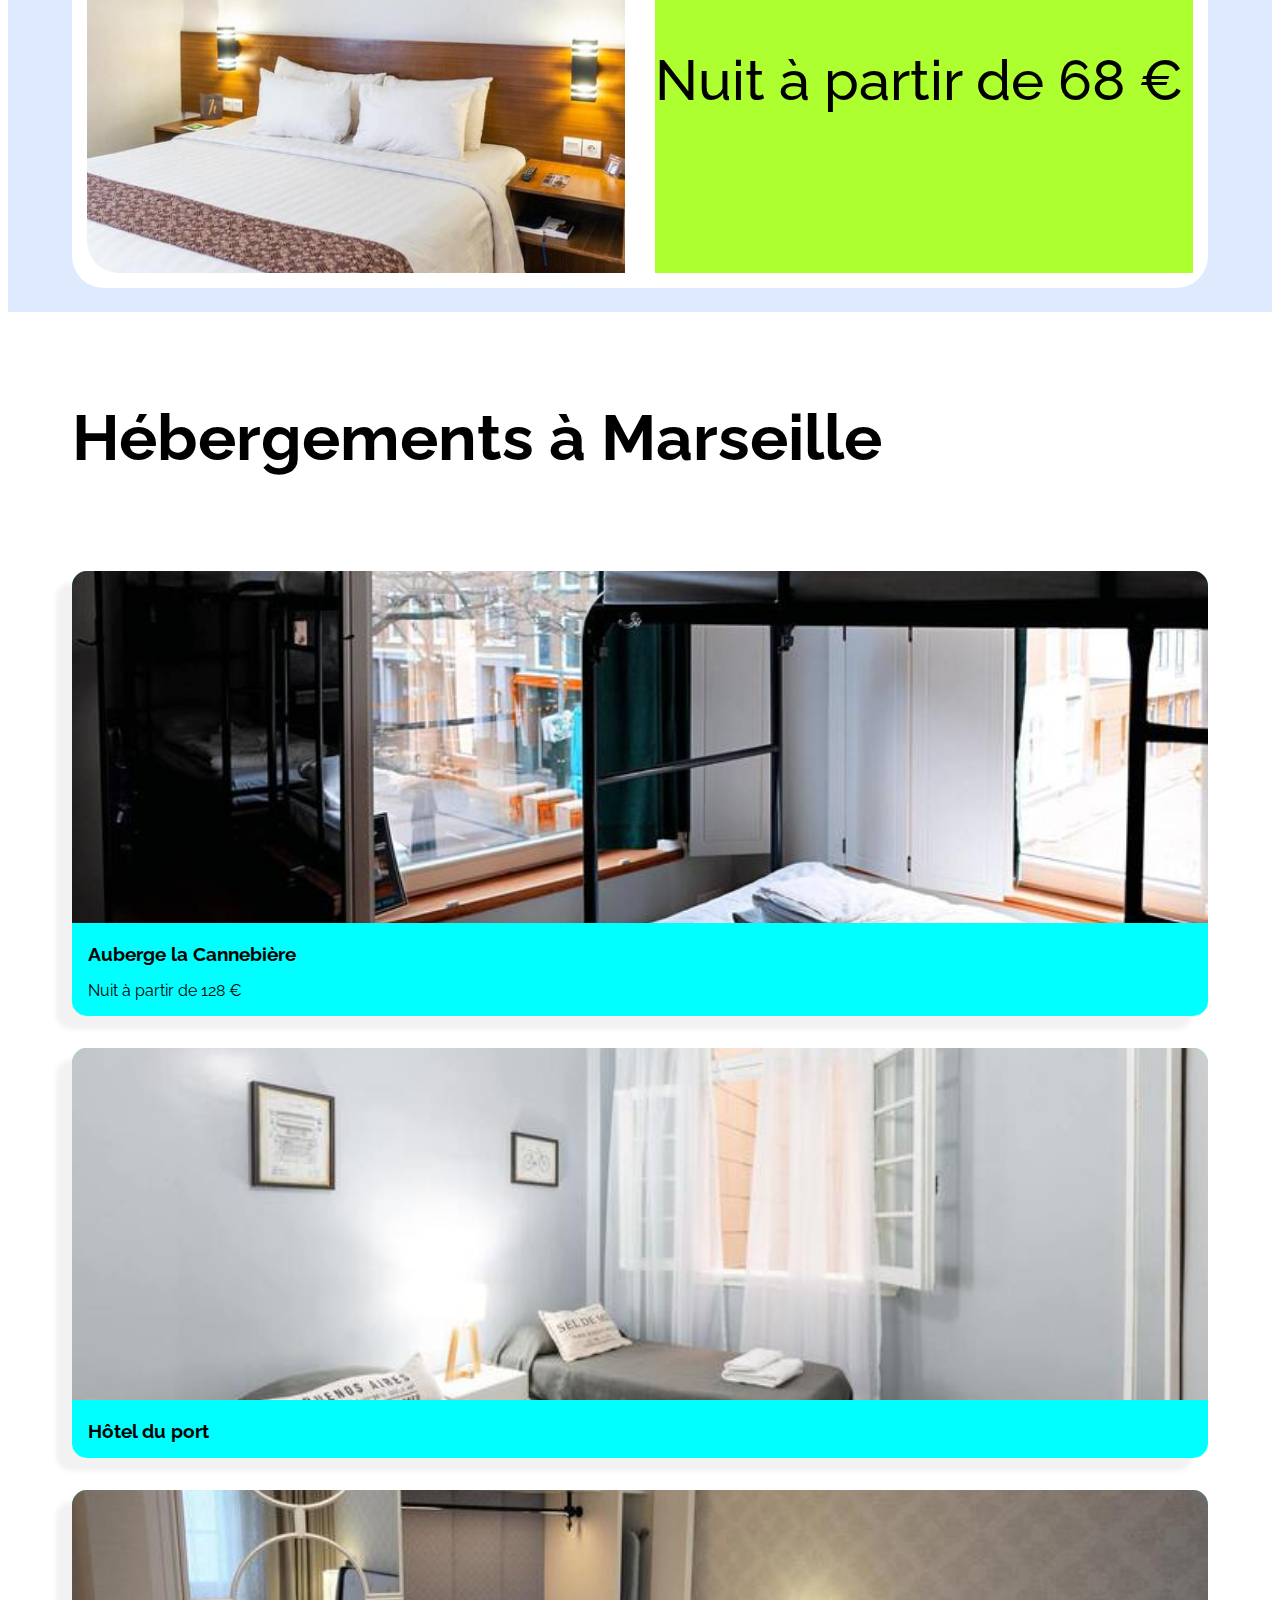
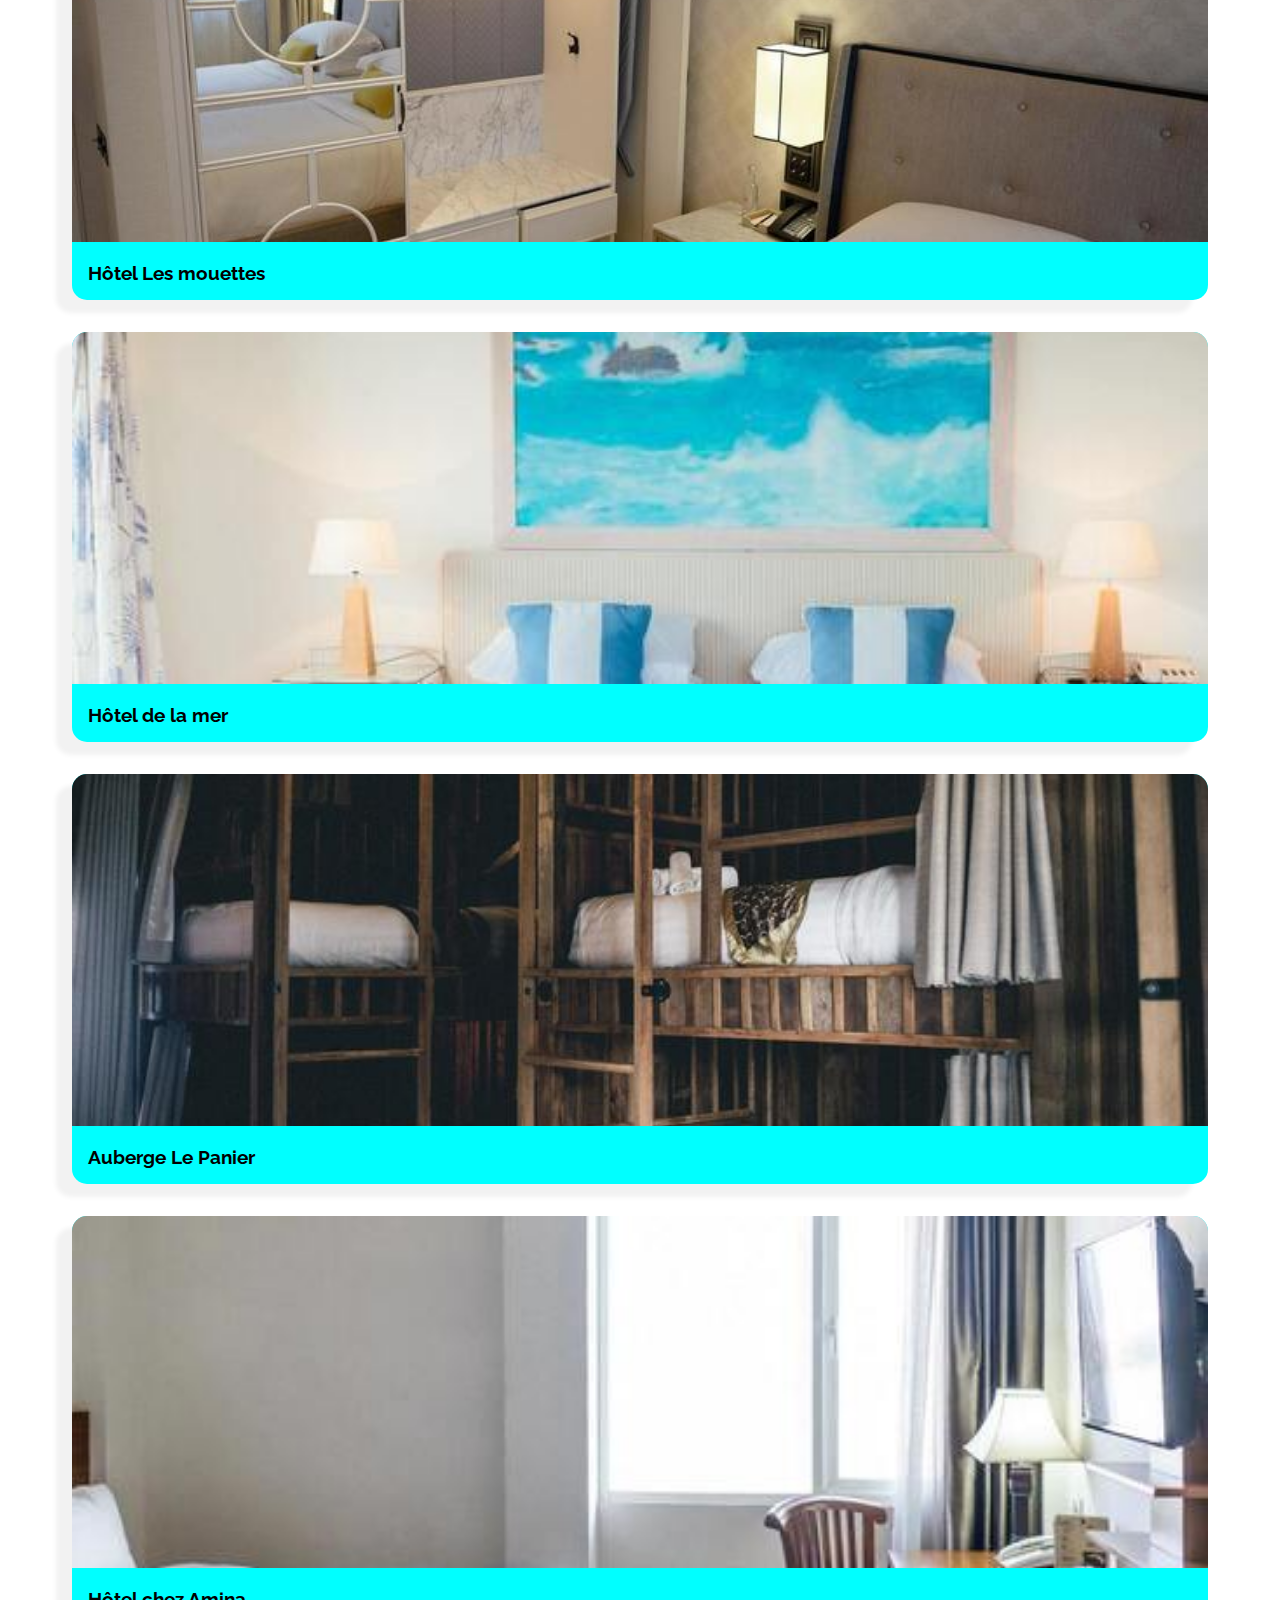
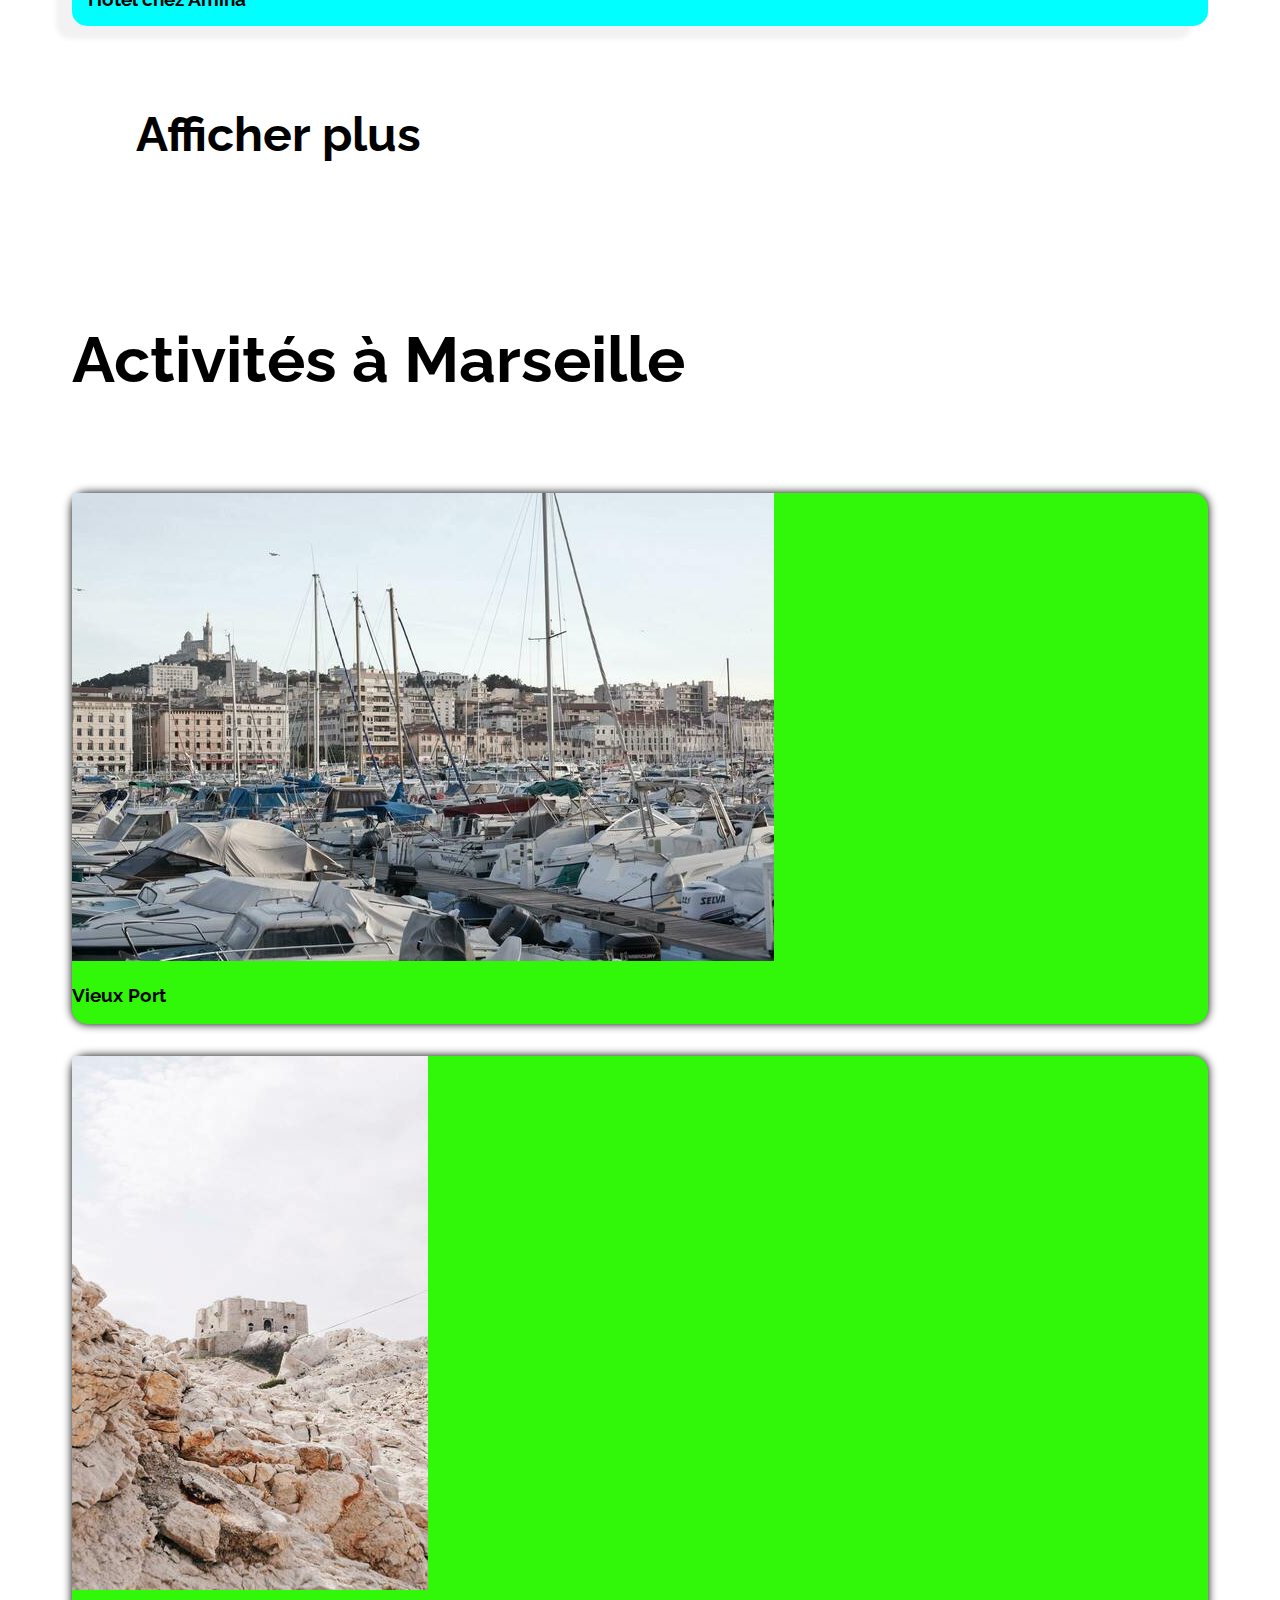
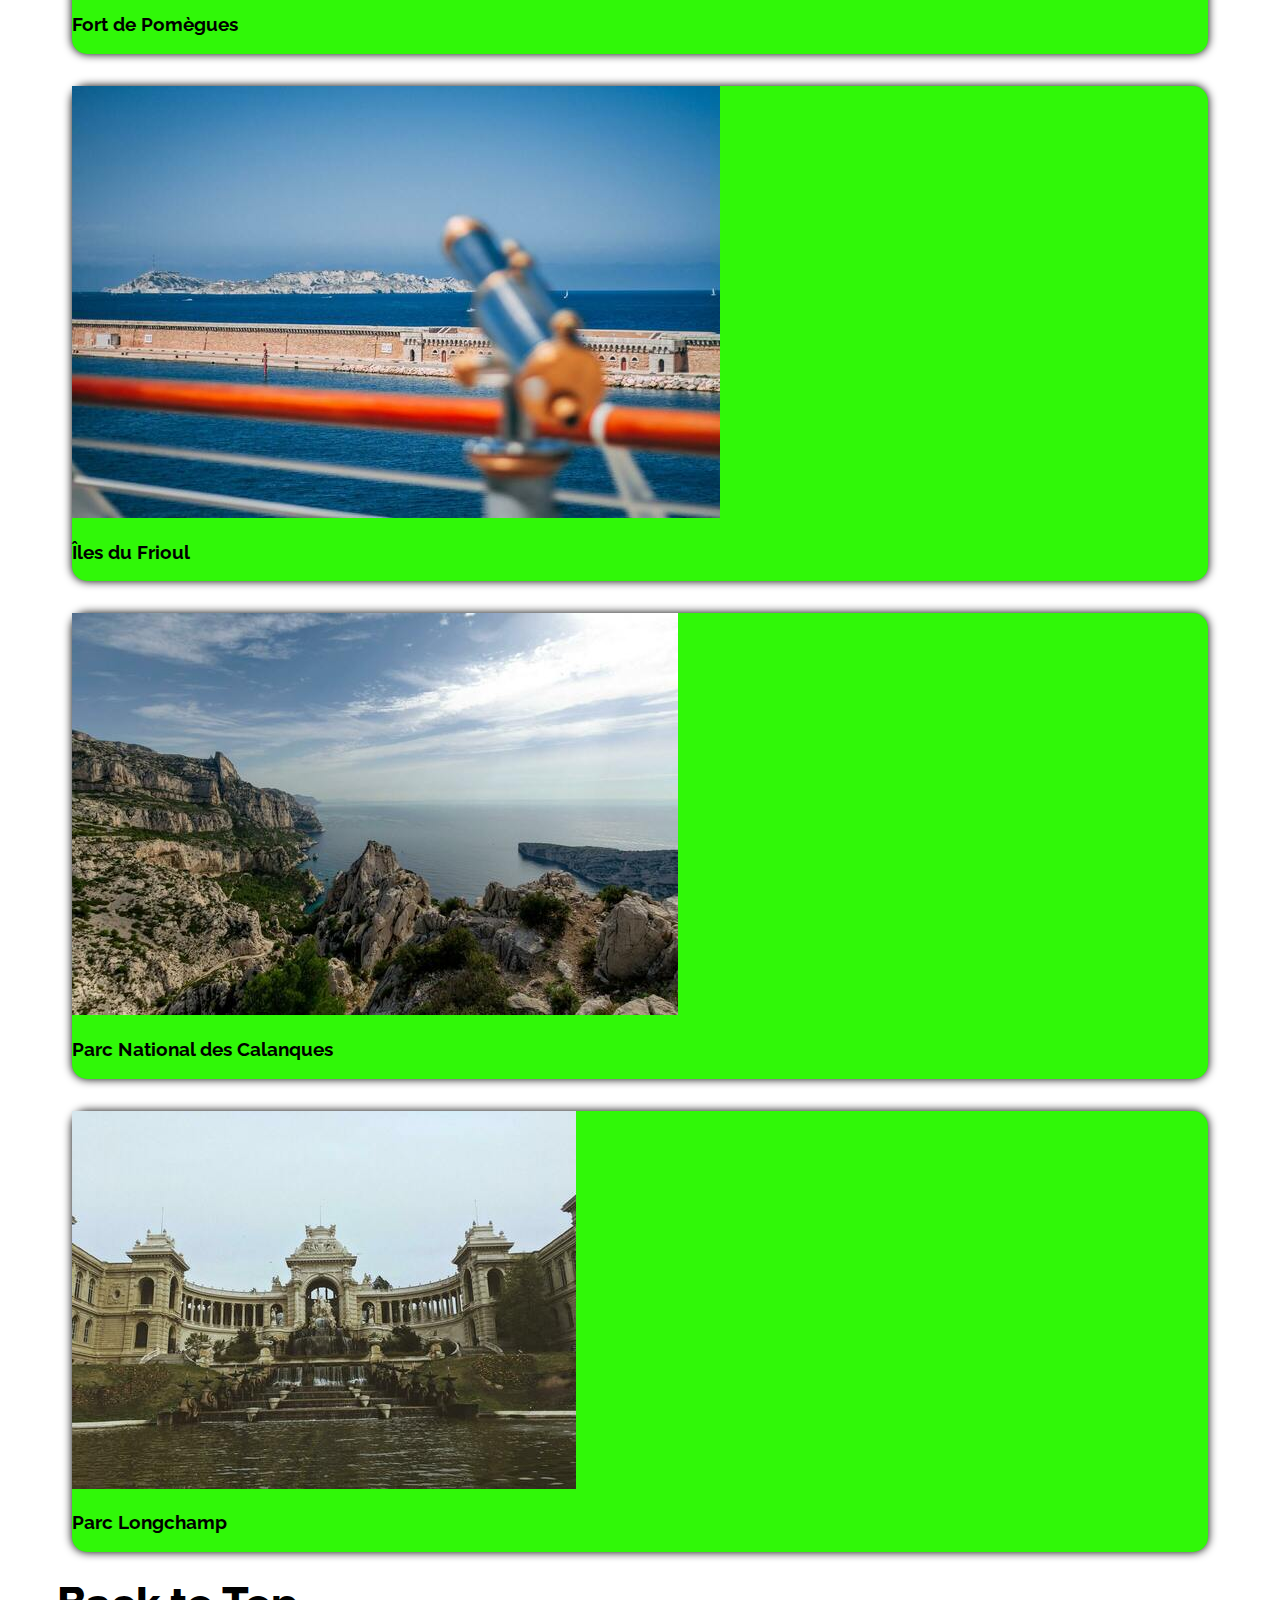
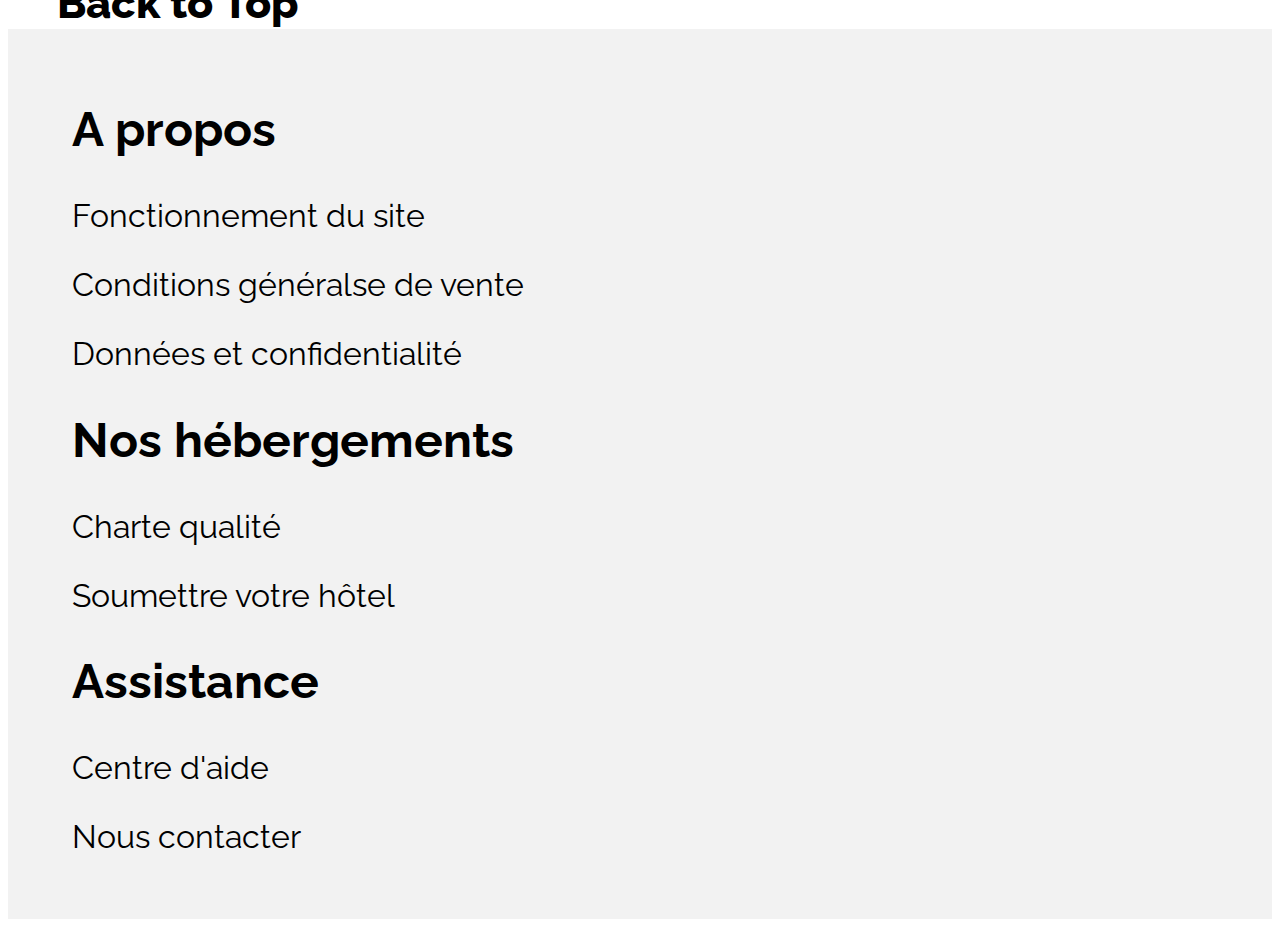
==== commit 78810e64: "Mayuvais nom de commit" ====
--- a/index.html
+++ b/index.html
@@ -15,13 +15,9 @@
     ></script>
   </head>
   <body>
-    <header id="main" class="header container">
-      <img
-        class="logo"
-        src="images/logo/Reservia.svg"
-        alternative="Reservia logo"
-      />
-      <a class="nav-sign-in">S'inscrire</a>
+    <header id="main">
+      <img class="logo" src="images/logo/Reservia.svg" alt="Reservia logo" />
+      
 
       <!-- Navigation buttons -->
       <nav>
@@ -38,13 +34,17 @@
           >Activités</a
         >
       </nav>
+      <a class="nav-sign-in">S'inscrire</a>
     </header>
 
-    <main class="main container">
+    <main class="container">
       <!-- Search -->
       <section class="research">
         <p class="search-title">
           Trouvez votre hébergements pour des vacances de rêve
+
+
+          BETISE
         </p>
         <p class="search-sub-title">
           En plein centre ville ou en pleine nature
@@ -313,9 +313,8 @@
         </div>
       </section>
     </main>
-    <button>
-      <a href="#main">Back to Top</a>
-    </button>
+
+    <a href="#main"><button>Back to Top</button></a>
 
     <footer>
       <h2>A propos</h2>
--- a/styles.css
+++ b/styles.css
@@ -27,6 +27,11 @@
 
 /************* header **********/
 /* grid template 6fr 3fr */
+header, main {
+  max-width: 1440px;
+  margin: 0 auto;
+}
+
 header {
   display: flex;
   flex-wrap: wrap;
@@ -49,9 +54,7 @@
 
 .logo {
   height: 8rem;
-  margin-inline: 4rem;
-  margin-bottom: 4rem;
-
+  padding: 0 20px;
   grid-area: logo;
 }
 
@@ -59,7 +62,8 @@
   justify-self: flex-end;
   color: var(--blue);
   font-size: 3rem;
-  padding-inline: 4rem;
+  padding: 2rem;
+  font-weight: 600;
 
   grid-area: navSignIn;
 }
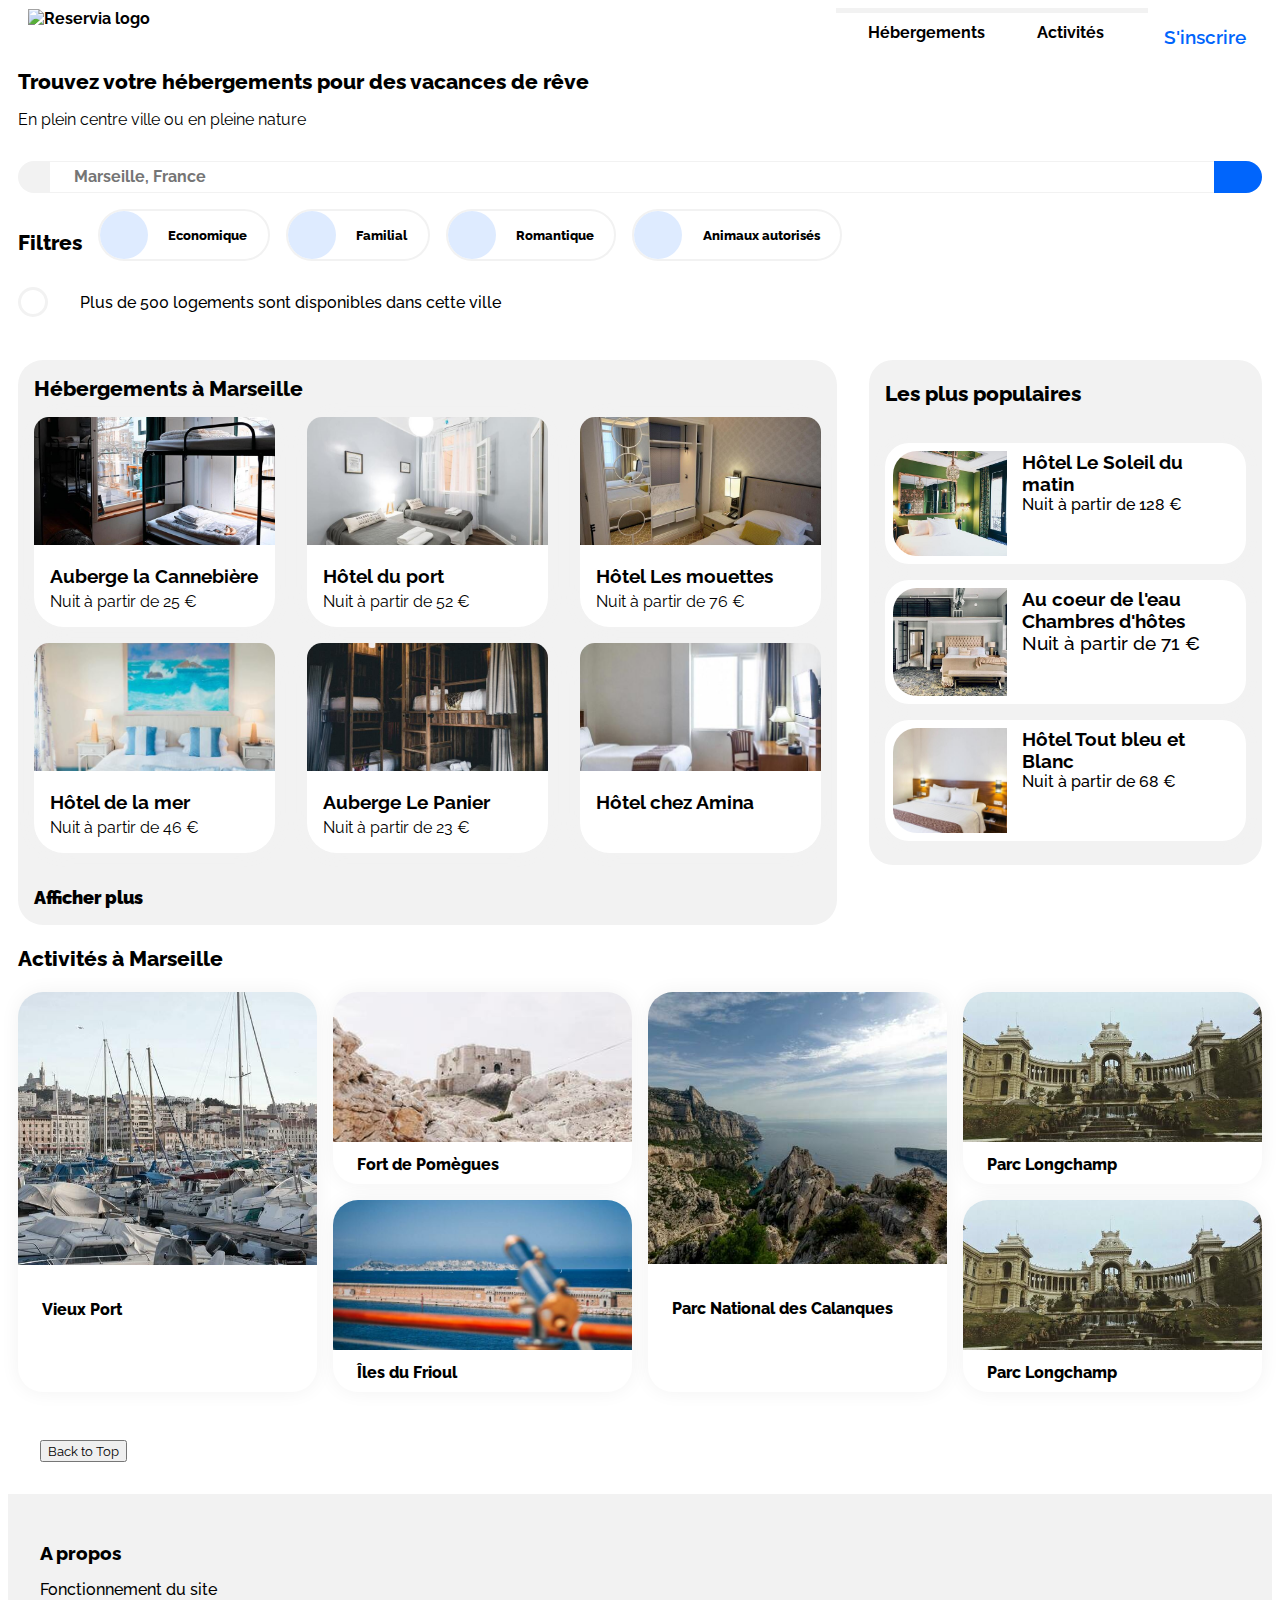
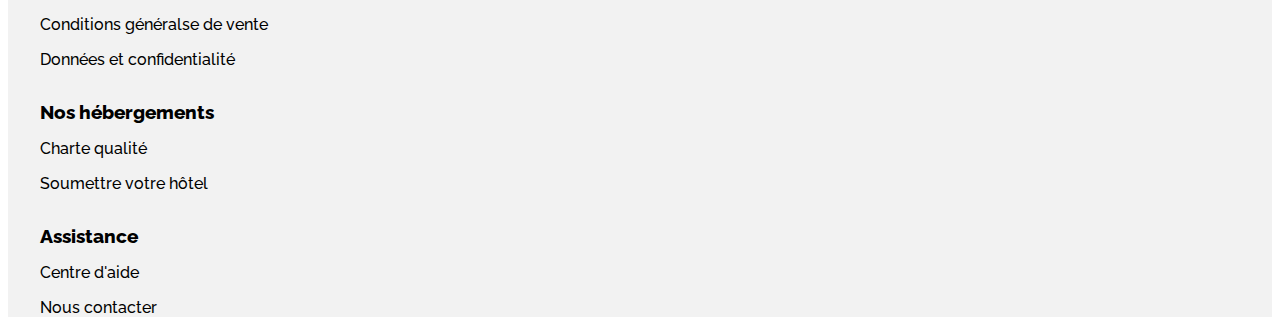
==== commit 341577c7: "Mobile, Web css" ====
--- a/index.html
+++ b/index.html
@@ -17,7 +17,7 @@
   <body>
     <header id="main">
       <img class="logo" src="images/logo/Reservia.svg" alt="Reservia logo" />
-      
+      <a class="nav-sign-in">S'inscrire</a>
 
       <!-- Navigation buttons -->
       <nav>
@@ -34,66 +34,77 @@
           >Activités</a
         >
       </nav>
-      <a class="nav-sign-in">S'inscrire</a>
     </header>
 
     <main class="container">
       <!-- Search -->
       <section class="research">
-        <p class="search-title">
+        <h1 class="search-title">
           Trouvez votre hébergements pour des vacances de rêve
-
-
-          BETISE
-        </p>
+        </h1>
         <p class="search-sub-title">
           En plein centre ville ou en pleine nature
         </p>
         <!-- Forms -->
         <form action="#" class="form-search-main">
-          <i class="fas fa-map-marker-alt fa-4x"></i>
+          <span class="markerSpan">
+            <i class="fas fa-map-marker-alt"></i>
+          </span>
           <input
             class="form-search-input"
             type="search"
             placeholder="Marseille, France"
           />
-          <i class="fas fa-search fa-4x"></i>
+          <button class="buttonSearch">
+            <i class="fas fa-search"></i>
+          </button>
         </form>
-
-        <!-- Filters -->
+      </section>
+      <!-- Filters -->
+      <section class="filterSection">
         <p class="section-header-title">Filtres</p>
         <div class="filters">
-          <form class="filter-button">
-            <i class="fas fa-money-bill-wave fa-4x"></i>
+          <div class="filter-button">
+            <span class="filterSpan">
+              <i class="fas fa-money-bill-wave"></i>
+            </span>
             <button>Economique</button>
-          </form>
-
-          <form class="filter-button">
-            <i class="fas fa-child fa-4x" data-fa-transform="shrink-8"></i>
+          </div>
+
+          <div class="filter-button">
+            <span class="filterSpan">
+              <i class="fas fa-child" data-fa-transform="shrink-8"></i>
+            </span>
             <button>Familial</button>
-          </form>
-
-          <form class="filter-button">
-            <i class="fas fa-heart fa-4x"></i>
+          </div>
+
+          <div class="filter-button">
+            <span class="filterSpan">
+              <i class="fas fa-heart"></i>
+            </span>
             <button>Romantique</button>
-          </form>
-
-          <form class="filter-button">
-            <i class="fas fa-dog fa-4x"></i>
+          </div>
+
+          <div class="filter-button">
+            <span class="filterSpan">
+              <i class="fas fa-dog"></i>
+            </span>
             <button>Animaux autorisés</button>
-          </form>
+          </div>
         </div>
         <!-- Results -->
 
-        <div class="info-style">
-          <div class="info-sign">
-            <i class="fas fa-info fa-3x"></i>
-          </div>
+        
+      </section>
+
+      <div class="info-style">
+          <span class="info-sign">
+            <i class="fas fa-info"></i>
+          </span>
           <p class="results">
             Plus de 500 logements sont disponibles dans cette ville
           </p>
         </div>
-      </section>
 
       <!-- Hébergements -->
       <section id="hebergements" class="hebergements">
@@ -102,7 +113,7 @@
           <div class="popularContainer">
             <div class="popular-title">
               <p class="section-header-title">Les plus populaires</p>
-              <i class="fas fa-chart-line fa-4x"></i>
+              <i class="fas fa-chart-line"></i>
             </div>
 
             <div class="popular-square">
@@ -115,7 +126,7 @@
               <div class="popular-right-side">
                 <div class="popularTitles">
                   <h3>Hôtel Le Soleil du matin</h3>
-                  <h3 class="popularSubTitle">Nuit à partir de 128 €</h3>
+                  <p class="popularSubTitle">Nuit à partir de 128 €</p>
                 </div>
 
                 <div class="star">
@@ -147,12 +158,12 @@
                   <i class="fas fa-star"></i>
                   <i class="fas fa-star"></i>
                   <i class="fas fa-star"></i>
-                  <i class="fas fa-star"></i>
+                  <i class="fas fa-star stars"></i>
                 </div>
               </div>
             </div>
 
-            <div class="popular-square item3">
+            <div class="popular-square">
               <figure>
                 <img
                   src="images/hebergements/4_small/febrian-zakaria.jpg"
@@ -163,7 +174,7 @@
               <div class="popular-right-side">
                 <div class="popularTitles">
                   <h3>Hôtel Tout bleu et Blanc</h3>
-                  <h3 class="popularSubTitle">Nuit à partir de 68 €</h3>
+                  <p class="popularSubTitle">Nuit à partir de 68 €</p>
                 </div>
 
                 <div class="star">
@@ -171,7 +182,7 @@
                   <i class="fas fa-star"></i>
                   <i class="fas fa-star"></i>
                   <i class="fas fa-star"></i>
-                  <i class="fas fa-star"></i>
+                  <i class="fas fa-star stars"></i>
                 </div>
               </div>
             </div>
@@ -179,7 +190,7 @@
         </aside>
 
         <div class="hebergContainer">
-          <p class="section-header-title">Hébergements à Marseille</p>
+          <h2 class="section-header-title">Hébergements à Marseille</h2>
 
           <div class="hebergements-square">
             <figure>
@@ -193,13 +204,13 @@
             </figure>
 
             <h3>Auberge la Cannebière</h3>
-            <p>Nuit à partir de 128 €</p>
-            <div class="star">
-              <i class="fas fa-star"></i>
-              <i class="fas fa-star"></i>
-              <i class="fas fa-star"></i>
-              <i class="fas fa-star"></i>
-              <i class="fas fa-star"></i>
+            <p>Nuit à partir de 25 €</p>
+            <div class="star">
+              <i class="fas fa-star"></i>
+              <i class="fas fa-star"></i>
+              <i class="fas fa-star"></i>
+              <i class="fas fa-star"></i>
+              <i class="fas fa-star stars"></i>
             </div>
           </div>
 
@@ -211,6 +222,14 @@
               />
             </figure>
             <h3>Hôtel du port</h3>
+            <p>Nuit à partir de 52 €</p>
+            <div class="star">
+              <i class="fas fa-star"></i>
+              <i class="fas fa-star"></i>
+              <i class="fas fa-star"></i>
+              <i class="fas fa-star"></i>
+              <i class="fas fa-star"></i>
+            </div>
           </div>
 
           <div class="hebergements-square">
@@ -221,6 +240,14 @@
               />
             </figure>
             <h3>Hôtel Les mouettes</h3>
+            <p>Nuit à partir de 76 €</p>
+            <div class="star">
+              <i class="fas fa-star"></i>
+              <i class="fas fa-star"></i>
+              <i class="fas fa-star"></i>
+              <i class="fas fa-star"></i>
+              <i class="fas fa-star stars"></i>
+            </div>
           </div>
 
           <div class="hebergements-square">
@@ -231,6 +258,14 @@
               />
             </figure>
             <h3>Hôtel de la mer</h3>
+            <p>Nuit à partir de 46 €</p>
+            <div class="star">
+              <i class="fas fa-star"></i>
+              <i class="fas fa-star"></i>
+              <i class="fas fa-star"></i>
+              <i class="fas fa-star stars"></i>
+              <i class="fas fa-star stars"></i>
+            </div>
           </div>
 
           <div class="hebergements-square">
@@ -241,6 +276,14 @@
               />
             </figure>
             <h3>Auberge Le Panier</h3>
+            <p>Nuit à partir de 23 €</p>
+            <div class="star">
+              <i class="fas fa-star"></i>
+              <i class="fas fa-star"></i>
+              <i class="fas fa-star"></i>
+              <i class="fas fa-star"></i>
+              <i class="fas fa-star stars"></i>
+            </div>
           </div>
 
           <div class="hebergements-square">
@@ -251,6 +294,13 @@
               />
             </figure>
             <h3>Hôtel chez Amina</h3>
+            <div class="star">
+              <i class="fas fa-star"></i>
+              <i class="fas fa-star"></i>
+              <i class="fas fa-star"></i>
+              <i class="fas fa-star"></i>
+              <i class="fas fa-star stars"></i>
+            </div>
           </div>
 
           <p class="subtitle">Afficher plus</p>
@@ -258,9 +308,10 @@
       </section>
 
       <!-- Activities -->
+      <p class="section-header-title">Activités à Marseille</p>
       <section id="activities" class="activity">
-        <div class="activContainer">
-          <p class="section-header-title">Activités à Marseille</p>
+        
+          
           <div class="activity-square item1">
             <figure>
               <img
@@ -310,25 +361,41 @@
             </figure>
             <h3>Parc Longchamp</h3>
           </div>
-        </div>
+
+          <div class="activity-square item6">
+            <figure>
+              <img
+                src="images/activites/4_small/lena-paulinSmall.jpg"
+                alt="Parc Longchamp"
+              />
+            </figure>
+            <h3>Parc Longchamp</h3>
+          </div>
+        
       </section>
     </main>
 
-    <a href="#main"><button>Back to Top</button></a>
+    <a href="#main"><button class="back">Back to Top</button></a>
 
     <footer>
       <h2>A propos</h2>
-      <div>Fonctionnement du site</div>
-      <div>Conditions généralse de vente</div>
-      <div>Données et confidentialité</div>
+      <div>
+        <p>Fonctionnement du site</p>
+        <p>Conditions généralse de vente</p>
+        <p>Données et confidentialité</p>
+      </div>
 
       <h2>Nos hébergements</h2>
-      <div>Charte qualité</div>
-      <div>Soumettre votre hôtel</div>
+      <div>
+        <p>Charte qualité</p>
+        <p>Soumettre votre hôtel</p>
+      </div>
 
       <h2>Assistance</h2>
-      <div>Centre d'aide</div>
-      <div>Nous contacter</div>
+      <div>
+        <p>Centre d'aide</p>
+        <p>Nous contacter</p>
+      </div>
     </footer>
   </body>
 </html>
--- a/styles.css
+++ b/styles.css
@@ -12,6 +12,7 @@
 * {
   font-family: "Raleway", sans-serif;
   box-sizing: border-box;
+
 }
 
 :root {
@@ -30,6 +31,7 @@
 header, main {
   max-width: 1440px;
   margin: 0 auto;
+  padding: 0 10px;
 }
 
 header {
@@ -40,68 +42,72 @@
   font-weight: bold;
 }
 
-@media (min-width: 570px) {
+@media screen and (min-width: 562px) {
     header {
       display: grid;
-      grid-template-areas: "logo . navigat navSignIn";
+      grid-template-areas: 
+          "logo . nav nav-sign-in"
+          ". . . .";
       grid-template-columns: auto 1fr auto auto;
     }
 }
 
-body {
-  min-width: 380px;
-}
-
 .logo {
-  height: 8rem;
-  padding: 0 20px;
+  height: 2.8rem;
+  padding: 0 10px;
   grid-area: logo;
 }
 
 .nav-sign-in {
   justify-self: flex-end;
   color: var(--blue);
-  font-size: 3rem;
-  padding: 2rem;
+  font-size: 1.2rem;
+  
   font-weight: 600;
-
-  grid-area: navSignIn;
+  padding: 0 1rem 0 1rem;
+
+  grid-area: nav-sign-in;
 }
 
 nav {
   display: flex;
   flex: 1;
-
-  grid-area: navigat;
+  
+  grid-area: nav;
 }
 
 .nav-link {
   color: black;
-  font-size: 3rem;
   width: 50%;
   text-align: center;
 
-  padding: 2rem;
-
-  border-bottom: 10px solid var(--gris);
+  padding: 0.5rem 2rem 0.5rem 2rem;
+
+  border-bottom: 5px solid var(--gris);
 }
 
 .nav-link:hover,
 .nav-sign-in:hover {
   color: var(--blue);
-  border-bottom: 10px solid var(--blue);
-}
-
-@media (min-width: 570px) {
+  border-bottom: 5px solid var(--blue);
+  
+}
+
+@media screen and (min-width: 562px) {
+  .nav-sign-in {
+    margin-top: 0px;
+    padding-top: 10px;
+  }
   .nav-link {
     padding-top: 10px;
-    border-top: 10px solid var(--gris);
-    border-bottom: 10px solid transparent;
-  }
-
+    border-top: 5px solid var(--gris);
+    border-bottom: 5px solid transparent;
+  }
+  .nav-sign-in:hover,
   .nav-link:hover {
-    border-top: 10px solid var(--blue);
-    border-bottom: 10px solid transparent;
+    margin-top: 0px;
+    border-top: 5px solid var(--blue);
+    border-bottom: 5px solid transparent;
   }
 }
 
@@ -109,39 +115,82 @@
 
 .research {
   width: auto;
-  margin-inline: 4rem;
 }
 
 .form-search-main {
   display: flex;
+}
+
+.form-search-input {
+  border-top: solid 1px var(--gris);
+  border-bottom: solid 1px var(--gris);
+  border-left: none;
+  border-right: none;
+  padding: 0 1.5rem;
+  width: 260px;
+  flex: 1;
+  font-size: 1rem;
+  font-weight: bold;
+}
+
+.markerSpan {
+  background-color: var(--gris);
+  padding: 1rem;
+  border-radius: 1rem 0 0 1rem ;
+  text-align: center;
+}
+
+.form-search {
+  display: flex;
   border: solid 1px var(--claireGris);
+}
+
+.buttonSearch {
+ background-color: var(--blue);
+ color: white;
+ font-weight: bold;
+ border: none;
+ border-radius: 0 1rem 1rem 0;
+ padding: 0 1.5rem;
+ cursor: pointer;
+}
+
+@media screen and (min-width: 562px) {
+  .filterSection {
+    display: flex;
+    margin-top: 1rem;
+  }
+  .section-header-title {
+    margin-right: 1rem;
+  }
+}
+
+.filterSpan {
+  display: flex;
+  justify-content: center;
+  align-items: center;
+  background-color: var(--claireGris);
+  border-radius: 100%;
+  height: 3rem;
+  width: 3rem;
+  color: var(--blue);
+}
+
+.filter-button {
+  display: flex;
+  border: solid 2px var(--gris);
   border-radius: 2rem;
-  height: 8rem;
-}
-
-.form-search-input {
+  margin-bottom: 1rem;
+  margin-right: 1rem;
+  cursor: pointer;
+  font-weight: bold;
+}
+
+.filter-button button {
+  background-color: transparent;
   border: none;
-  flex: auto;
-  font-size: 3em;
-  font-weight: bold;
-  padding-left: 2rem;
-}
-
-.form-search {
-  display: flex;
-  border: solid 1px var(--claireGris);
-}
-
-.filter-button {
-  display: flex;
-  flex: content;
-  border: solid 0.25em var(--gris);
-  border-radius: 4rem;
-  height: 8rem;
-  width: fit-content;
-  margin-bottom: 3rem;
-
-  margin-right: 1rem;
+  margin: 0 0.9rem;
+  font-weight: 800;
 }
 
 .filters {
@@ -149,75 +198,12 @@
   flex-wrap: wrap;
 }
 
-/* Button styles part */
-button {
-  background: none;
-  border: none;
-  font-size: 2.7em;
-  font-weight: 800;
-  margin-inline: 1em;
-}
-
-form i {
-  color: var(--blue);
-  /*background-color: var(--claireGris);*/
-  height: 1.5rem;
-  width: 2rem;
-}
-
-.fa-money-bill-wave {
-  background-color: var(--claireGris);
-  border-radius: 8rem;
-  height: 8rem;
-  width: 8rem;
-
-  /****** ??? ****/
-  padding-left: 1.5rem;
-  padding-top: 2rem;
-}
-
-.fa-heart,
-.fa-dog,
-.fa-child {
-  background-color: var(--claireGris);
-  border-radius: 8rem;
-  height: 8rem;
-  width: 8rem;
-
-  /****** ??? ****/
-  padding-left: 2rem;
-  padding-top: 2rem;
-}
-
-.fa-map-marker-alt {
-  color: #000;
-  background-color: var(--gris);
-  border-radius: 2rem 0 0 2rem;
-  height: 8rem;
-  width: 8rem;
-
-  padding-left: 2.2rem;
-  padding-top: 1.8rem;
-}
-
-.fa-search {
-  color: white;
-  height: 8rem;
-  width: 8rem;
-  border-radius: 2rem;
-  background-color: var(--blue);
-
-  padding-left: 2rem;
-  padding-top: 2rem;
-}
-
-.fa-star {
-  height: 6rem;
-  width: 6rem;
+.stars {
+  color: var(--gris);
 }
 
 .star {
-  margin: 1rem;
+  margin: 2rem 0 10px 0;
   color: var(--blue);
 }
 
@@ -229,62 +215,115 @@
 
 .info-sign {
   color: var(--blue);
-  height: 5rem;
-  width: 6rem;
-  border-radius: 3rem;
-  border: solid 5px var(--claireGris);
-
-  padding-left: 1.8rem;
-  padding-top: 0.8rem;
-
+  border: solid 3px var(--gris);
   margin-right: 2rem;
+
+  display: flex;
+  justify-content: center;
+  align-items: center;
+  border-radius: 100%;
+  height: 30px;
+  width: 30px;
 }
 
 .results {
-  color: black;
-  font-size: 3em;
+font-weight: 500;
 }
 
 /***** main part ********/
 .section-header-title,
 .search-title {
-  font-size: 4em;
-  font-weight: bold;
+  font-size: 1.3rem;
+  font-weight: 800;
 }
 
 .subtitle {
-  font-size: 3rem;
-  font-weight: bold;
-  padding-inline: 4rem;
+  font-size: 1.1rem;
+  font-weight: 900;
 }
 
 .search-sub-title {
   color: black;
-  font-size: 3em;
   margin-bottom: 2em;
 }
 
 /* hebergements styles */
-.hebergements {
-  grid-template-areas: hebergContain popul;
+.hebergements{
+  display: flex;
+  flex-direction: column;
+  grid-template-columns: 1fr;
+  column-gap: 1rem;
+  row-gap: 1rem;
+
+  grid-area: hebergements;
+}
+
+@media screen and (min-width: 768px) and (max-width: 1049px) {
+  .hebergContainer {
+    grid-template-columns: 1fr 1fr;
+  }
+}
+
+@media screen and (min-width: 1050px) {
+  .hebergements {
+    display: grid;
+    grid-template-areas: 
+    'hebergContainer popular';
+    grid-template-columns: 8fr 4fr;
+  }
+  .hebergContainer {
+    display: grid;
+    column-gap: 1rem;
+    grid-template-columns: repeat(3, 1fr);
+    background-color: var(--gris);
+    border-radius: 25px;
+  }
+  .popular {
+    display: grid;
+    border-radius: 1.5rem;
+    margin-left: 1rem;
+    align-items: start;
+  }
 }
 
 .hebergContainer {
   display: grid;
-  grid-template-columns: 1fr;
+  
   column-gap: 2rem;
-  row-gap: 2rem;
-  padding: 1.5rem;
-  padding-inline: 4rem;
-
-  grid-area: hebergContain;
+  row-gap: 1rem;
+  padding: 0 1rem 0 1rem;
+
+  grid-area: hebergContainer;
+}
+@media screen and (max-width: 1049px) {
+  .hebergContainer {
+    grid-template-columns: 1fr;
+  }
+}
+
+.hebergContainer h2 {
+  grid-column: 1/-1;
+  margin: 1rem 0 0 0;
 }
 
 .hebergements-square {
   height: 100%;
-  border-radius: 15px;
-  background-color: aqua;
-  box-shadow: -1rem 0.8rem 5px var(--gris);
+  border-radius: 30px;
+  background-color: #fff;
+  box-shadow: 0 0 20px var(--gris);
+  box-sizing: border-box;
+
+  cursor: pointer;
+}
+
+.hebergements-square .star {
+  margin: 0 0 1rem 1rem;
+}
+.hebergements-square h3 {
+  margin: 1rem 0 5px 1rem;
+}
+.hebergements-square p {
+  margin: 0 0 5px 1rem;
 }
 
 .hebergements-square figure {
@@ -292,136 +331,208 @@
 }
 
 .hebergements-square figure img {
-  height: 22rem;
+  height: 8rem;
   width: 100%;
   object-fit: cover;
   border-radius: 15px 15px 0 0;
 }
 
-.hebergements-square h3 {
-  margin: 1rem;
-}
-
-.hebergements-square p {
-  margin: 1rem;
-}
-
-/*
-.item1 {
+
+@media (min-width: 1050px) {
+  .activity {
+    display: grid;
+    grid-template-columns: repeat(4, 1fr);
+
+  grid-template-rows: repeat(2, 12rem);
+  grid-template-areas: 
+    "item1 item2 item4 item5"
+    "item1 item3 item4 item6";
+    /*grid-template-rows: 14rem 2rem 2rem 2rem 14rem;*/
+    column-gap: 1rem;
+    margin: 1rem 0;
+    row-gap: 1rem;
+  }
+
+  .item1 {
+    grid-row: 2/7;
+    grid-column: 1/2;
     grid-area: item1;
-}
-.item2 {
-    grid-area: item2;
-}
-.item3 {
-    grid-area: item3;
-}
-.item4 {
-    grid-area: item4;
-}
-.item5 {
-    grid-area: item5;
-}
-.item6 {
-    grid-area: item6;
-}
-*/
-
-/* activities styles */
-.activContainer {
+    
+  }
+  .item1 figure img {
+    height: 100%;
+    padding-bottom: 2rem;
+  }
+
+  .item2 {
+      grid-column: 2/3;
+      grid-row: 2/5;
+      grid-area: item2;
+  }
+  .item3 {
+    grid-column: 3/4;
+    grid-row: 2/7;
+      grid-area: item3;
+  }
+  .item4 {
+    grid-column: 4/5;
+    grid-row: 2/3;
+      grid-area: item4;
+  }
+  .item4 figure img {
+    height: 100%;
+    padding-bottom: 2rem;
+  }
+
+  .item5 {
+    grid-column: 2/3;
+    grid-row: 6/7;
+      grid-area: item5;
+  }
+  .item6 {
+    grid-column: 4/5;
+    grid-row: 4/7;
+      grid-area: item6;
+  }
+}
+
+
+/*************** activities styles **********/
+
+@media screen and (max-width: 1049px) {
+  .activity {
+    display: flex;
+    flex-direction: column;
+    grid-template-columns: 1fr;
+  
+    grid-template-rows: repeat(6, 12rem);
+  
+    column-gap: 1rem;
+    row-gap: 1rem;
+    padding: 0.5rem;
+    margin: 0;
+  }
+}
+
+.activity-square {
   display: grid;
-  grid-template-columns: 1fr;
-  column-gap: 2rem;
-  row-gap: 2rem;
-  padding: 1.5rem;
-  padding-inline: 4rem;
-}
-
-.activity-square {
-  height: 100%;
+  /*flex-direction: column;*/
+  /*overflow: hidden;*/
   width: 100%;
-  border-radius: 15px;
-  background-color: rgb(48, 248, 8);
-  box-shadow: 0 0 10px #000;
+  border-radius: 25px;
+  box-shadow: 0 0 20px var(--gris);
 }
 
 .activity-square figure {
   margin: 0;
 }
 
-/* popular styles */
+.activity-square img {
+  border-top-left-radius: 25px;
+  border-top-right-radius: 25px;
+  height: 150px;
+  width: 100%;
+  object-fit: cover;
+}
+
+.activity-square h3 {
+  font-size: 1rem;
+  font-weight: 800;
+  padding: 0.2rem 0 0.2rem 1.5rem;
+  margin: 0;
+}
+
+@media (min-width: 768px) and (max-width: 1049px) {
+  .activity {
+      grid-template-columns: 1fr 1fr;
+      grid-template-rows: repeat(3, 12rem); 
+  }
+}
+
+/************ popular styles ************/
 .popular {
-  background-color: var(--claireGris);
-
-  grid-area: popul;
+  background-color: var(--gris);
+  height: fit-content;
+  grid-area: popular;
+}
+
+
+.popularTitles p,
+.popularTitles h3 {
+  margin: 0;
 }
 
 .popular-title {
   display: flex;
   align-items: center;
   justify-content: space-between;
-}
-
-.popularTitles {
 }
 
 .popularContainer {
   display: grid;
   grid-template-columns: 1fr;
+  /*grid-template-rows: auto repeat(3, 9rem); */
   column-gap: 2rem;
-  row-gap: 2rem;
-  padding: 1.5rem;
-  padding-inline: 4rem;
+  row-gap: 1rem;
+  padding: 0 1rem 1.5rem 1rem;
 }
 
 .popular-square {
   display: flex;
-
-  height: 500px;
-  border-radius: 2rem;
+  align-items: stretch;
+  height: 100%;
+  overflow: auto;
+  border-radius: 1.5rem;
   background-color: #fff;
+  padding: 0.5rem;
+  box-shadow: 0 0 16px var(--gris);
+  
 }
 
 .popular-square figure {
-  flex: 1;
-  margin: 15px;
+  position: relative;
+  margin: 0;
+  width: 33%;
 }
 
 .popular-square figure img {
+  position: absolute;
   width: 100%;
   height: 100%;
   object-fit: cover;
-  border-radius: 2rem 0 0 2rem;
+  border-radius: 1.5rem 0 0 1.5rem;
+}
+
+.popular-right-side {
+  display: flex;
+  flex: 1;
+  flex-direction: column;
+  justify-content: space-between;
+  padding-left: 15px;
 }
 
 .popularSubTitle {
-  font-size: 1rem;
   font-weight: 500;
 }
 
-.popular-right-side {
-  flex: 1;
-  margin: 15px;
-  background-color: greenyellow;
-}
-
-.popular-right-side h3 {
-  font-size: 3.5rem;
+.back {
+  margin: 2rem;
 }
 
 /*********** Footer styles ***********/
 footer {
   background-color: var(--gris);
-  padding: 2rem;
-  padding-inline: 4rem;
+  padding: 1rem 0 0 2rem;
 }
 
 footer h2 {
-  font-size: 3rem;
-  font-weight: bold;
-}
-
-footer div {
-  font-size: 2rem;
-  margin-bottom: 2rem;
-}
+  font-size: 1.2rem;
+  font-weight: 800;
+  padding-top: 1rem;
+}
+
+footer div p {
+  font-size: 1rem;
+  margin-bottom: 1rem;
+  font-weight: 500;
+}
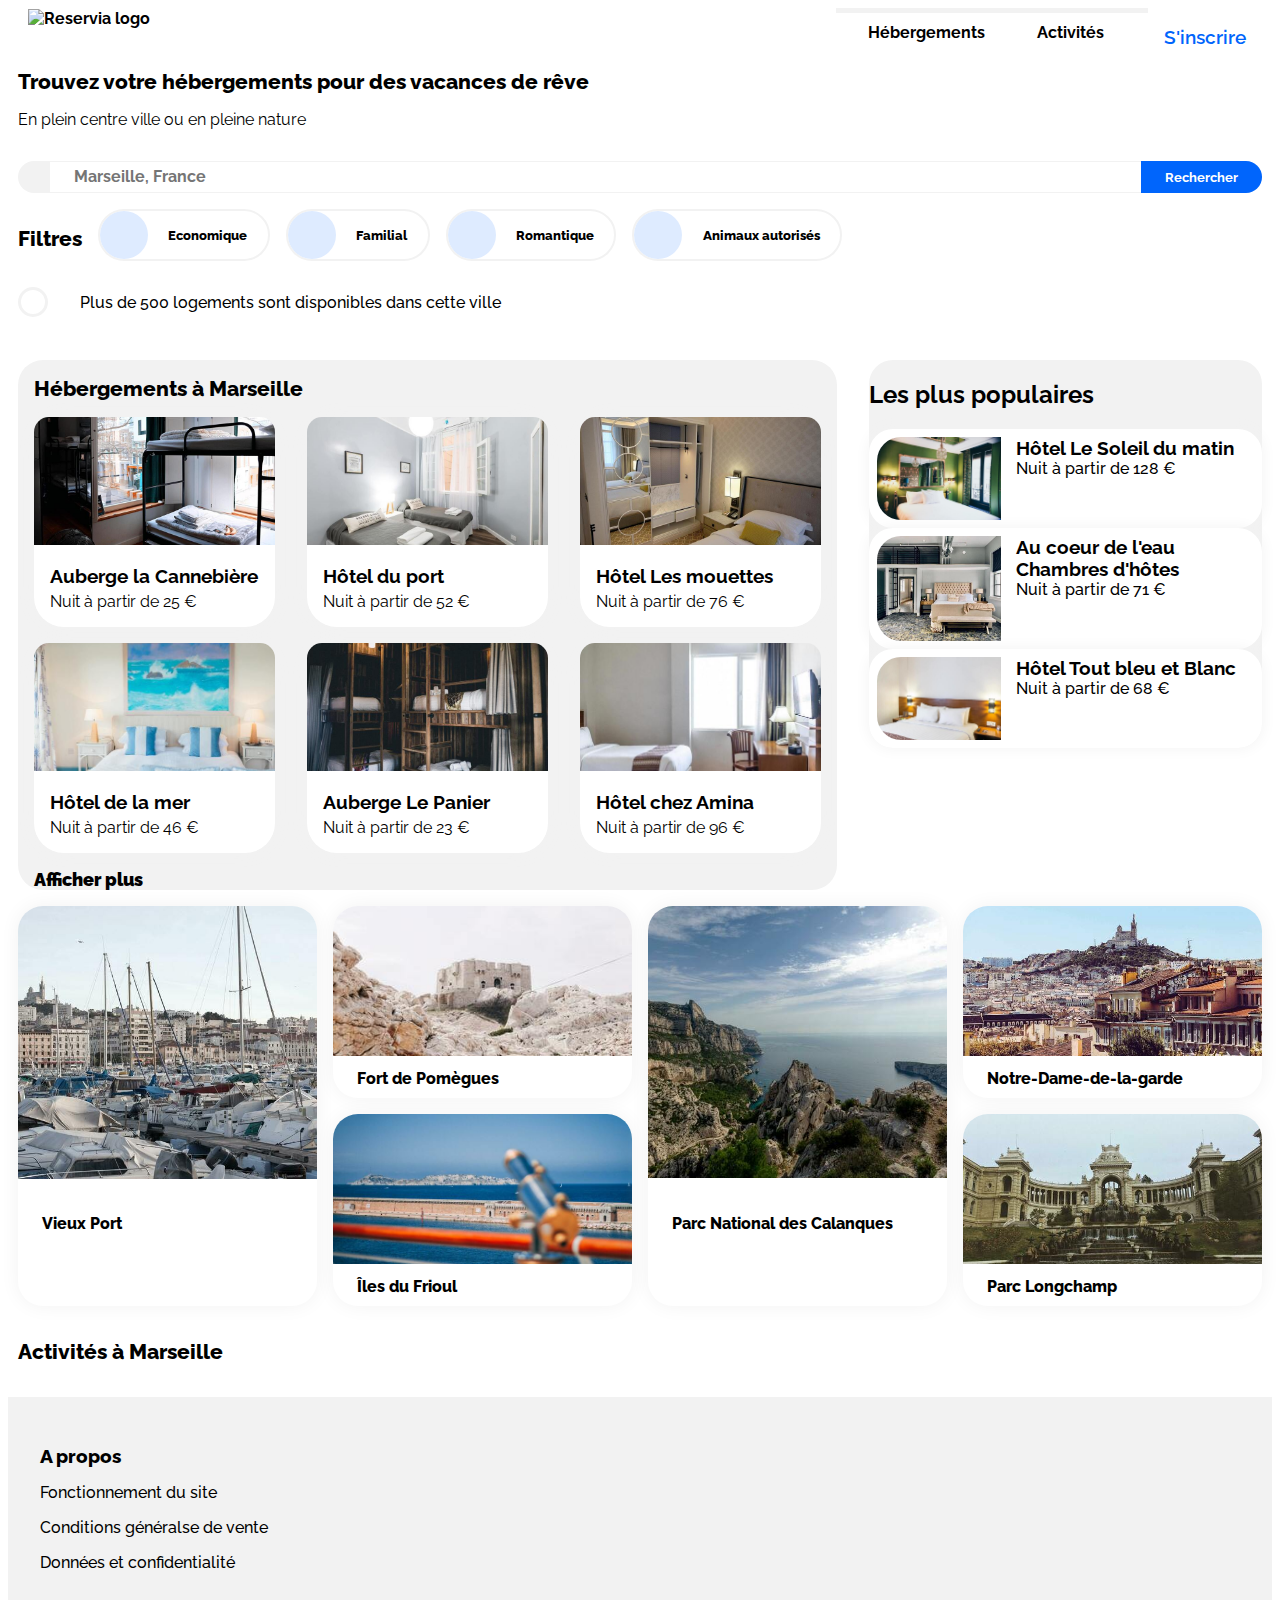
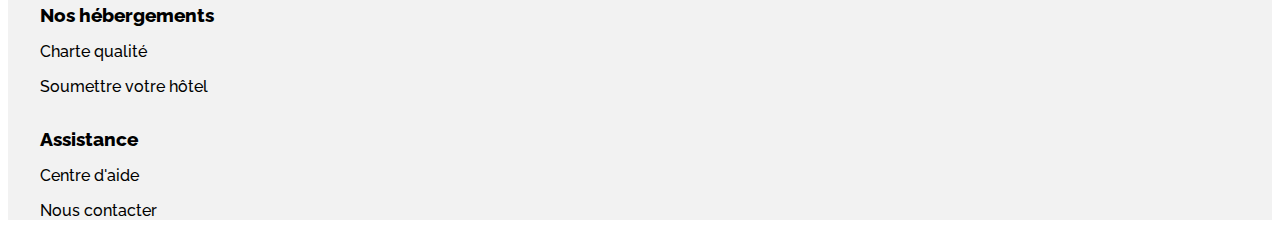
==== commit 0d1bbe7c: "lang fix" ====
--- a/index.html
+++ b/index.html
@@ -1,5 +1,5 @@
 <!DOCTYPE html>
-<html>
+<html lang="fr">
   <head>
     <meta charset="utf-8" />
     <title>Reservia</title>
@@ -57,12 +57,13 @@
           />
           <button class="buttonSearch">
             <i class="fas fa-search"></i>
+            <span>Rechercher</span>
           </button>
         </form>
       </section>
       <!-- Filters -->
       <section class="filterSection">
-        <p class="section-header-title">Filtres</p>
+        <h2 class="section-header-title">Filtres</h2>
         <div class="filters">
           <div class="filter-button">
             <span class="filterSpan">
@@ -97,7 +98,7 @@
         
       </section>
 
-      <div class="info-style">
+        <div class="info-style">
           <span class="info-sign">
             <i class="fas fa-info"></i>
           </span>
@@ -107,14 +108,11 @@
         </div>
 
       <!-- Hébergements -->
-      <section id="hebergements" class="hebergements">
+      <div id="hebergements" class="hebergements">
         <!-- Popular -->
         <aside class="popular">
-          <div class="popularContainer">
-            <div class="popular-title">
-              <p class="section-header-title">Les plus populaires</p>
-              <i class="fas fa-chart-line"></i>
-            </div>
+
+            <h2 class="section-popular-title">Les plus populaires <i class="fas fa-chart-line"></i></h2>
 
             <div class="popular-square">
               <figure>
@@ -150,7 +148,7 @@
               <div class="popular-right-side">
                 <div class="popularTitles">
                   <h3>Au coeur de l'eau Chambres d'hôtes</h3>
-                  <h3 class="popularSubTitle">Nuit à partir de 71 €</h3>
+                  <p class="popularSubTitle">Nuit à partir de 71 €</p>
                 </div>
 
                 <div class="star">
@@ -186,21 +184,19 @@
                 </div>
               </div>
             </div>
-          </div>
+        
         </aside>
 
-        <div class="hebergContainer">
+        <section class="hebergContainer">
           <h2 class="section-header-title">Hébergements à Marseille</h2>
 
           <div class="hebergements-square">
             <figure>
-              <a href="images/hebergements/3_medium/marcus-lokeMedium.jpg">
                 <img
                   src="images/hebergements/4_small/marcusLokeSmall.jpg"
                   alt="Auberge la Cannebière"
                   title="Auberge la Cannebière"
                 />
-              </a>
             </figure>
 
             <h3>Auberge la Cannebière</h3>
@@ -294,108 +290,119 @@
               />
             </figure>
             <h3>Hôtel chez Amina</h3>
-            <div class="star">
-              <i class="fas fa-star"></i>
-              <i class="fas fa-star"></i>
-              <i class="fas fa-star"></i>
-              <i class="fas fa-star"></i>
-              <i class="fas fa-star stars"></i>
-            </div>
-          </div>
-
-          <p class="subtitle">Afficher plus</p>
-        </div>
-      </section>
+            <p>Nuit à partir de 96 €</p>
+            <div class="star">
+              <i class="fas fa-star"></i>
+              <i class="fas fa-star"></i>
+              <i class="fas fa-star"></i>
+              <i class="fas fa-star"></i>
+              <i class="fas fa-star stars"></i>
+            </div>
+          </div>
+
+          <a href="#" class="subtitle">Afficher plus</a>
+        </section>
+      </div>
 
       <!-- Activities -->
-      <p class="section-header-title">Activités à Marseille</p>
+
       <section id="activities" class="activity">
-        
+
+        <h2 class="section-header-title">Activités à Marseille</h2>        
           
-          <div class="activity-square item1">
-            <figure>
-              <img
-                src="images/activites/4_small/reno-laithienneSmall.jpg"
-                alt="Vieux Port"
-              />
-            </figure>
-            <h3>Vieux Port</h3>
-          </div>
-
-          <div class="activity-square item2">
-            <figure>
-              <img
-                src="images/activites/4_small/paul-hermannSmall.jpg"
-                alt="Fort de Pomègues"
-              />
-            </figure>
-            <h3>Fort de Pomègues</h3>
-          </div>
-
-          <div class="activity-square item3">
-            <figure>
-              <img
-                src="images/activites/4_small/kevin-hikariSmall.jpg"
-                alt="Îles du Frioul"
-              />
-            </figure>
-            <h3>Îles du Frioul</h3>
-          </div>
-
-          <div class="activity-square item4">
-            <figure>
-              <img
-                src="images/activites/4_small/kilyan-sockalingumSmall.jpg"
-                alt="Parc National des Calanques"
-              />
-            </figure>
-            <h3>Parc National des Calanques</h3>
-          </div>
-
-          <div class="activity-square item5">
-            <figure>
-              <img
-                src="images/activites/4_small/lena-paulinSmall.jpg"
-                alt="Parc Longchamp"
-              />
-            </figure>
-            <h3>Parc Longchamp</h3>
-          </div>
-
-          <div class="activity-square item6">
-            <figure>
-              <img
-                src="images/activites/4_small/lena-paulinSmall.jpg"
-                alt="Parc Longchamp"
-              />
-            </figure>
-            <h3>Parc Longchamp</h3>
-          </div>
+        <div class="activity-square item1">
+          <figure>
+            <img
+              src="images/activites/4_small/reno-laithienneSmall.jpg"
+              alt="Vieux Port"
+            />
+          </figure>
+          <h3>Vieux Port</h3>
+        </div>
+
+        <div class="activity-square item2">
+          <figure>
+            <img
+              src="images/activites/4_small/paul-hermannSmall.jpg"
+              alt="Fort de Pomègues"
+            />
+          </figure>
+          <h3>Fort de Pomègues</h3>
+        </div>
+
+        <div class="activity-square item3">
+          <figure>
+            <img
+              src="images/activites/4_small/kevin-hikariSmall.jpg"
+              alt="Îles du Frioul"
+            />
+          </figure>
+          <h3>Îles du Frioul</h3>
+        </div>
+
+        <div class="activity-square item4">
+          <figure>
+            <img
+              src="images/activites/4_small/kilyan-sockalingumSmall.jpg"
+              alt="Parc National des Calanques"
+            />
+          </figure>
+          <h3>Parc National des Calanques</h3>
+        </div>
+
+        <div class="activity-square item5">
+          <figure>
+            <img
+              src="images/activites/4_small/florian-wehdeSmall.jpg"
+              alt="Notre dame de la garde"
+            />
+          </figure>
+          <h3>Notre-Dame-de-la-garde</h3>
+        </div>
+
+        <div class="activity-square item6">
+          <figure>
+            <img
+              src="images/activites/4_small/lena-paulinSmall.jpg"
+              alt="Parc Longchamp"
+            />
+          </figure>
+          <h3>Parc Longchamp</h3>
+        </div>
         
       </section>
     </main>
 
-    <a href="#main"><button class="back">Back to Top</button></a>
-
     <footer>
-      <h2>A propos</h2>
-      <div>
-        <p>Fonctionnement du site</p>
-        <p>Conditions généralse de vente</p>
-        <p>Données et confidentialité</p>
+      <div class='footer-container'>
+        <div class="footer-column">
+          <h2>A propos</h2>
+          <div>
+            <p>Fonctionnement du site</p>
+            <p>Conditions généralse de vente</p>
+            <p>Données et confidentialité</p>
+          </div>
+        </div>
+
+          <div class="footer-column">
+            <h2>Nos hébergements</h2>
+            <div>
+              <p>Charte qualité</p>
+              <p>Soumettre votre hôtel</p>
+            </div>
+          </div>
+
+          <div class="footer-column">
+            <h2>Assistance</h2>
+            <div>
+              <p>Centre d'aide</p>
+              <p>Nous contacter</p>
+            </div>
+          </div>
       </div>
-
-      <h2>Nos hébergements</h2>
-      <div>
-        <p>Charte qualité</p>
-        <p>Soumettre votre hôtel</p>
-      </div>
-
-      <h2>Assistance</h2>
-      <div>
-        <p>Centre d'aide</p>
-        <p>Nous contacter</p>
-      </div>
+      
+
+      
     </footer>
   </body>
 </html>
